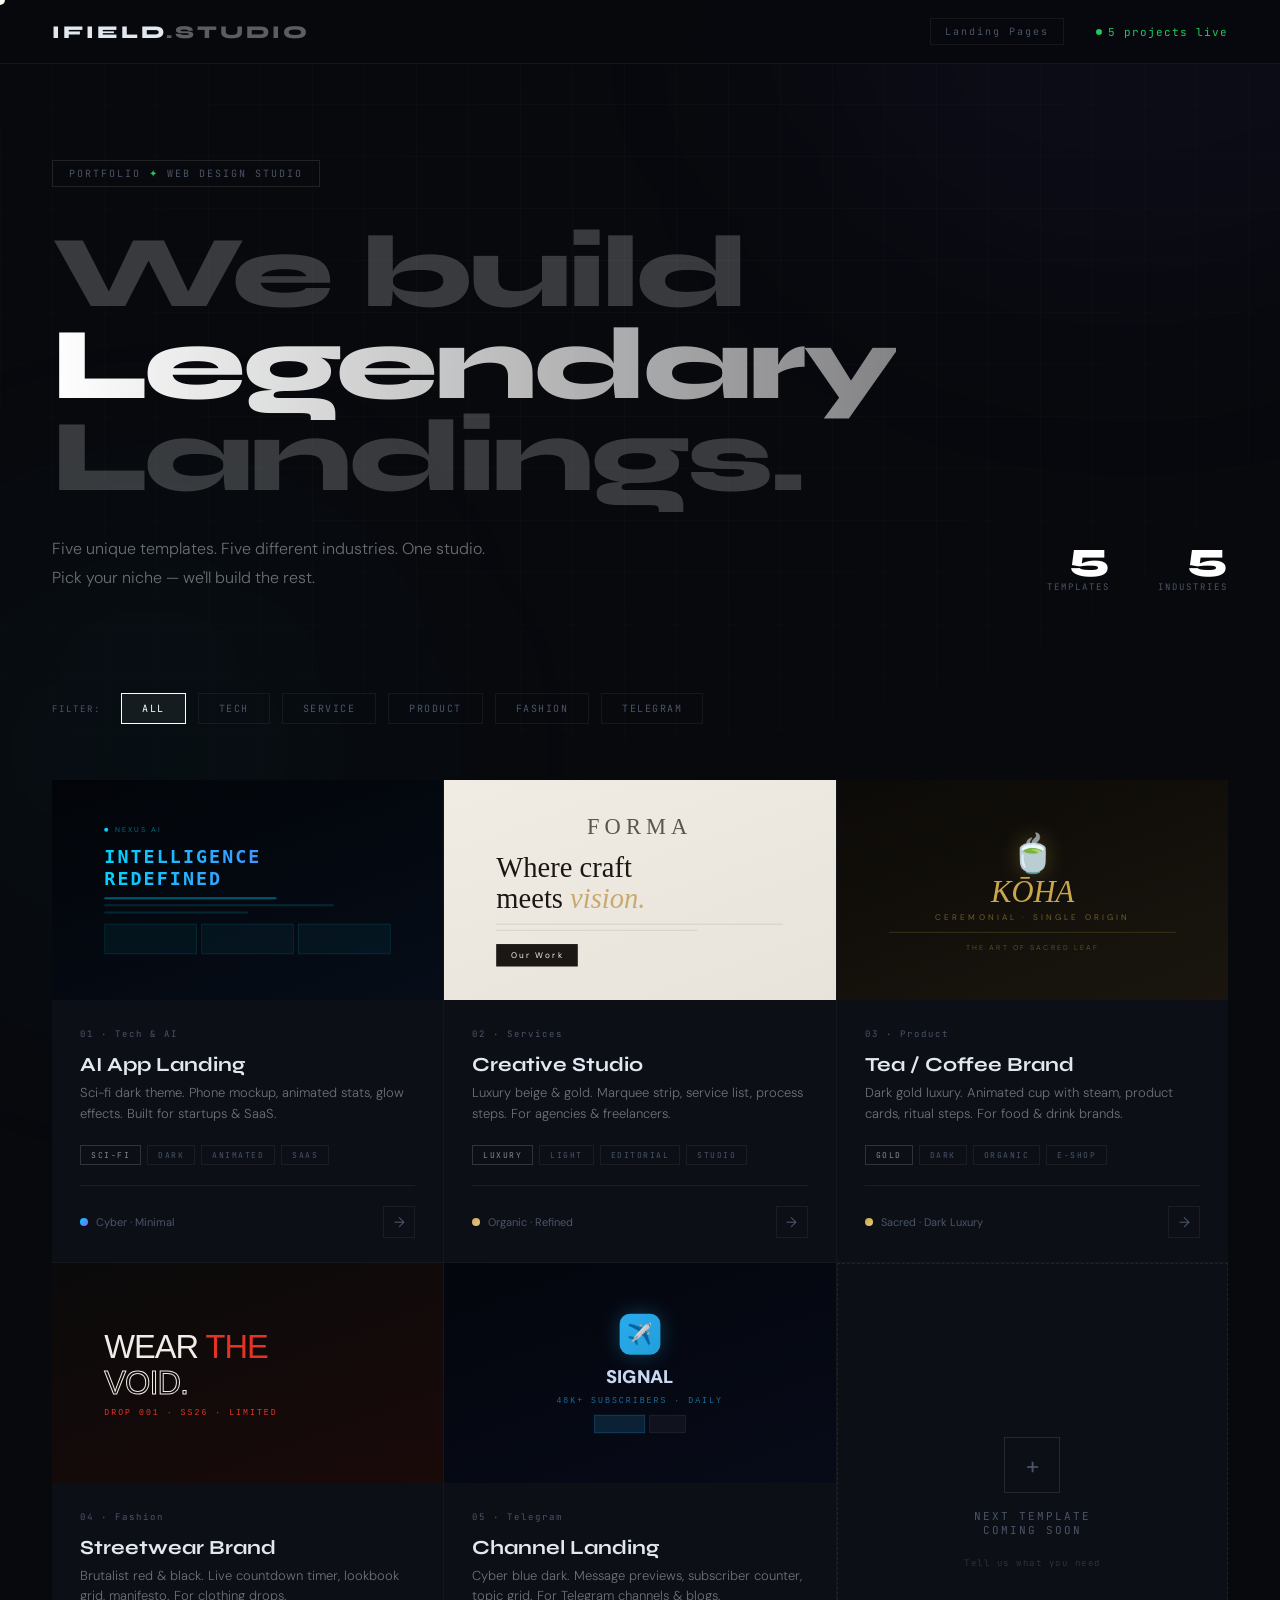
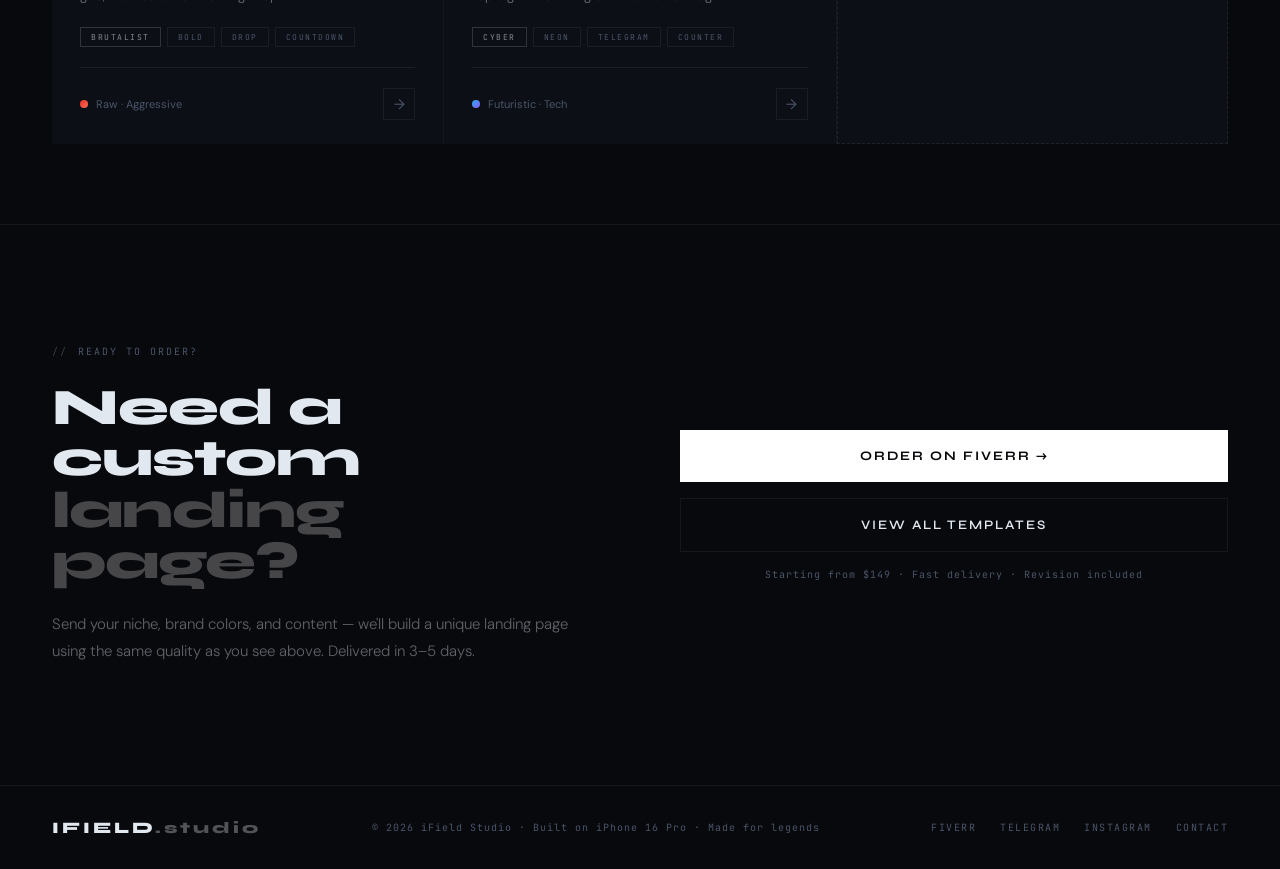
==== index.html @ c383e6ea "Rename ifield-studio to index.html" ====
<!DOCTYPE html>
<html lang="en">
<head>
<meta charset="UTF-8">
<meta name="viewport" content="width=device-width, initial-scale=1.0">
<title>IFIELD Studio — Landing Page Catalog</title>
<link href="https://fonts.googleapis.com/css2?family=Syne:wght@400;600;700;800&family=DM+Sans:wght@300;400;500&family=JetBrains+Mono:wght@300;400&display=swap" rel="stylesheet">
<style>
:root{
  --bg:#08090d;
  --surface:#0d0f17;
  --surface2:#121520;
  --accent:#ffffff;
  --gold:#f0c040;
  --blue:#3b82f6;
  --green:#22c55e;
  --red:#ef4444;
  --purple:#a855f7;
  --tg:#2AABEE;
  --text:#e2e8f0;
  --muted:#4a5568;
  --border:rgba(255,255,255,.06);
}
*{margin:0;padding:0;box-sizing:border-box}
html{scroll-behavior:smooth}
body{
  background:var(--bg);color:var(--text);
  font-family:'DM Sans',sans-serif;
  overflow-x:hidden;cursor:none;
  min-height:100vh;
}

/* ── CURSOR ── */
.cur{
  position:fixed;pointer-events:none;z-index:9999;
  width:10px;height:10px;
  background:white;border-radius:50%;
  transform:translate(-5px,-5px);
  mix-blend-mode:difference;
  transition:width .2s,height .2s,transform .2s;
}
.cur-r{
  position:fixed;pointer-events:none;z-index:9998;
  width:36px;height:36px;
  border:1px solid rgba(255,255,255,.2);
  border-radius:50%;
  transform:translate(-18px,-18px);
  transition:border-color .3s;
}
body:has(.card:hover) .cur{
  width:24px;height:24px;
  transform:translate(-12px,-12px);
}

/* ── GRID BG ── */
body::before{
  content:'';position:fixed;inset:0;pointer-events:none;
  background-image:
    linear-gradient(rgba(255,255,255,.022) 1px,transparent 1px),
    linear-gradient(90deg,rgba(255,255,255,.022) 1px,transparent 1px);
  background-size:52px 52px;
  mask-image:radial-gradient(ellipse 90% 90% at 50% 30%,black,transparent);
}

/* ambient */
.orb{position:fixed;border-radius:50%;filter:blur(120px);pointer-events:none;z-index:0}
.orb1{width:700px;height:500px;background:rgba(99,102,241,.04);top:-200px;right:-200px;animation:drift 14s ease-in-out infinite}
.orb2{width:500px;height:500px;background:rgba(6,182,212,.03);bottom:-100px;left:-100px;animation:drift 18s ease-in-out infinite reverse}
@keyframes drift{0%,100%{transform:translate(0,0)}50%{transform:translate(20px,-20px)}}

/* ── NAV ── */
nav{
  position:fixed;top:0;left:0;right:0;z-index:200;
  padding:18px 52px;
  display:flex;align-items:center;justify-content:space-between;
  background:rgba(8,9,13,.85);
  backdrop-filter:blur(24px);
  border-bottom:1px solid var(--border);
}
.logo{
  font-family:'Syne',sans-serif;font-weight:800;
  font-size:18px;letter-spacing:3px;text-transform:uppercase;
  text-decoration:none;cursor:none;
  color:var(--text);
}
.logo span{color:rgba(255,255,255,.35)}
.nav-c{display:flex;align-items:center;gap:32px}
.nav-tag{
  font-family:'JetBrains Mono',monospace;
  font-size:10px;letter-spacing:2px;
  color:var(--muted);
  padding:6px 14px;
  border:1px solid var(--border);
}
.nav-count{
  font-family:'JetBrains Mono',monospace;
  font-size:11px;letter-spacing:1px;
  color:var(--green);
  display:flex;align-items:center;gap:6px;
}
.nav-count::before{
  content:'';width:6px;height:6px;
  background:var(--green);border-radius:50%;
  animation:blink 2s ease infinite;
}
@keyframes blink{0%,100%{opacity:1}50%{opacity:.3}}

/* ── HERO ── */
.hero{
  position:relative;z-index:1;
  padding:160px 52px 100px;
  max-width:1400px;margin:0 auto;
}
.hero-badge{
  display:inline-flex;align-items:center;gap:8px;
  padding:6px 16px;
  border:1px solid rgba(255,255,255,.1);
  font-family:'JetBrains Mono',monospace;
  font-size:10px;letter-spacing:2px;text-transform:uppercase;
  color:var(--muted);margin-bottom:40px;
  animation:fadeUp .7s ease both;
}
.hero-badge span{color:var(--green)}
.hero h1{
  font-family:'Syne',sans-serif;font-weight:800;
  font-size:clamp(56px,8vw,120px);
  line-height:.9;letter-spacing:-3px;
  margin-bottom:32px;
  animation:fadeUp .7s ease .1s both;
}
.hero h1 .dim{color:rgba(255,255,255,.2)}
.hero h1 .acc{
  background:linear-gradient(90deg,#fff 0%,rgba(255,255,255,.5) 100%);
  -webkit-background-clip:text;-webkit-text-fill-color:transparent;
  background-clip:text;
}
.hero-row{
  display:flex;align-items:flex-end;
  justify-content:space-between;gap:40px;flex-wrap:wrap;
  animation:fadeUp .7s ease .2s both;
}
.hero-desc{
  font-size:16px;font-weight:300;line-height:1.8;
  color:rgba(226,232,240,.45);max-width:520px;
}
.hero-meta{
  display:flex;gap:48px;
  text-align:right;
}
.hm-item{}
.hm-num{
  font-family:'Syne',sans-serif;font-weight:800;
  font-size:40px;color:white;line-height:1;
}
.hm-label{
  font-family:'JetBrains Mono',monospace;
  font-size:9px;letter-spacing:2px;text-transform:uppercase;
  color:var(--muted);margin-top:4px;
}

/* ── FILTER BAR ── */
.filter-bar{
  position:relative;z-index:1;
  padding:0 52px 56px;
  max-width:1400px;margin:0 auto;
  display:flex;align-items:center;gap:12px;flex-wrap:wrap;
}
.fb-label{
  font-family:'JetBrains Mono',monospace;
  font-size:9px;letter-spacing:2px;text-transform:uppercase;
  color:var(--muted);margin-right:8px;
}
.filter-btn{
  padding:8px 20px;
  font-family:'JetBrains Mono',monospace;
  font-size:10px;letter-spacing:1.5px;text-transform:uppercase;
  background:transparent;color:var(--muted);
  border:1px solid var(--border);cursor:none;
  transition:all .3s;
}
.filter-btn.active,.filter-btn:hover{
  background:rgba(255,255,255,.06);
  color:white;border-color:rgba(255,255,255,.2);
}
.filter-btn[data-f="all"].active{border-color:white;color:white}

/* ── GRID ── */
.grid-wrap{
  position:relative;z-index:1;
  padding:0 52px 80px;
  max-width:1400px;margin:0 auto;
}
.grid{
  display:grid;
  grid-template-columns:repeat(3,1fr);
  gap:1px;
  background:var(--border);
}

/* ── CARD ── */
.card{
  background:var(--surface);
  position:relative;overflow:hidden;cursor:none;
  transition:background .3s;
  display:flex;flex-direction:column;
}
.card:hover{background:var(--surface2)}

/* Top glow line */
.card::before{
  content:'';
  position:absolute;top:0;left:0;right:0;height:2px;
  transform:scaleX(0);transform-origin:left;
  transition:transform .5s cubic-bezier(.76,0,.24,1);
}
.card:hover::before{transform:scaleX(1)}

/* Color per theme */
.card[data-theme="tech"]::before{background:linear-gradient(90deg,#00d4ff,#7b61ff)}
.card[data-theme="service"]::before{background:linear-gradient(90deg,#c8a96e,#e8c97a)}
.card[data-theme="product"]::before{background:linear-gradient(90deg,#c9a84c,#e8c77a)}
.card[data-theme="fashion"]::before{background:linear-gradient(90deg,#e63224,#ff6b5b)}
.card[data-theme="telegram"]::before{background:linear-gradient(90deg,#2AABEE,#8b5cf6)}

/* Preview area */
.card-preview{
  position:relative;
  height:220px;overflow:hidden;
  flex-shrink:0;
}
.preview-screen{
  position:absolute;inset:0;
  transform:scale(1.02);
  transition:transform .6s cubic-bezier(.76,0,.24,1);
  display:flex;align-items:center;justify-content:center;
}
.card:hover .preview-screen{transform:scale(1.06)}

/* Theme previews */
.prev-tech{
  background:linear-gradient(160deg,#020408,#060d18);
  border-bottom:1px solid rgba(0,212,255,.15);
}
.prev-service{
  background:linear-gradient(160deg,#f0ece4,#e8e3da);
}
.prev-product{
  background:linear-gradient(160deg,#0c0a07,#1a160f);
}
.prev-fashion{
  background:linear-gradient(160deg,#0a0a0a,#1a0a0a);
}
.prev-telegram{
  background:linear-gradient(160deg,#04060d,#070b18);
}

/* Preview UI mockups */
.pui{
  width:80%;position:relative;padding:16px;
}
/* Tech */
.pui-tech .pui-bar{
  display:flex;align-items:center;gap:6px;margin-bottom:12px;
}
.pui-tech .pui-dot{width:5px;height:5px;border-radius:50%}
.pui-tech .pui-title{
  font-family:'monospace';font-size:18px;font-weight:900;
  background:linear-gradient(90deg,#00d4ff,#7b61ff);
  -webkit-background-clip:text;-webkit-text-fill-color:transparent;
  background-clip:text;letter-spacing:2px;margin-bottom:8px;
}
.pui-tech .pui-line{
  height:2px;border-radius:2px;margin-bottom:5px;
  background:rgba(0,212,255,.15);
}
.pui-tech .pui-line.acc{background:rgba(0,212,255,.4);width:60%}
.pui-tech .pui-grid{display:flex;gap:4px;margin-top:10px}
.pui-tech .pui-box{
  flex:1;height:30px;
  background:rgba(0,212,255,.05);
  border:1px solid rgba(0,212,255,.1);
}
/* Service */
.pui-service .pui-logo{
  font-family:'Georgia',serif;font-size:22px;
  letter-spacing:5px;color:#1a1714;opacity:.7;
  text-align:center;margin-bottom:12px;
}
.pui-service .pui-hero-text{
  font-family:'Georgia',serif;font-size:28px;
  color:#1a1714;line-height:1.1;margin-bottom:8px;
}
.pui-service .pui-hero-text em{color:#c8a96e;font-style:italic}
.pui-service .pui-line{height:1px;background:rgba(26,23,20,.1);margin-bottom:5px}
.pui-service .pui-btn{
  display:inline-block;padding:6px 14px;
  background:#1a1714;color:#f5f2ed;
  font-size:8px;letter-spacing:2px;
  margin-top:8px;
}
/* Product */
.pui-product .pui-name{
  font-family:'Georgia',serif;font-size:30px;
  font-style:italic;color:#c9a84c;line-height:1;margin-bottom:4px;
  text-align:center;
}
.pui-product .pui-sub{
  font-size:8px;letter-spacing:3px;text-transform:uppercase;
  color:rgba(201,168,76,.5);text-align:center;margin-bottom:10px;
}
.pui-product .pui-cup{font-size:36px;text-align:center;filter:drop-shadow(0 0 10px rgba(201,168,76,.3))}
/* Fashion */
.pui-fashion .pui-h{
  font-family:'Impact',sans-serif;font-size:32px;
  letter-spacing:-1px;color:#f0ede8;line-height:1;margin-bottom:4px;
}
.pui-fashion .pui-acc{color:#e63224}
.pui-fashion .pui-outline{
  -webkit-text-stroke:1px #f0ede8;color:transparent;
  font-family:'Impact',sans-serif;font-size:32px;
  letter-spacing:-1px;line-height:1;display:block;
}
.pui-fashion .pui-tag{
  font-family:monospace;font-size:8px;letter-spacing:2px;
  color:#e63224;margin-top:8px;display:block;
}
/* Telegram */
.pui-telegram .pui-icon{
  width:40px;height:40px;
  background:linear-gradient(135deg,#2AABEE,#229ED9);
  border-radius:10px;margin:0 auto 10px;
  display:flex;align-items:center;justify-content:center;
  font-size:20px;box-shadow:0 0 20px rgba(42,171,238,.3);
}
.pui-telegram .pui-h{
  font-size:18px;font-weight:900;
  text-align:center;color:#c8d8f0;margin-bottom:6px;
}
.pui-telegram .pui-sub{
  font-family:monospace;font-size:8px;letter-spacing:2px;
  color:rgba(42,171,238,.6);text-align:center;
}

/* Hover overlay */
.card-overlay{
  position:absolute;inset:0;
  background:linear-gradient(180deg,transparent 40%,rgba(8,9,13,.9) 100%);
  opacity:0;transition:opacity .4s;
  display:flex;align-items:flex-end;justify-content:center;
  padding-bottom:20px;
}
.card:hover .card-overlay{opacity:1}
.view-btn{
  padding:10px 24px;
  background:white;color:var(--bg);
  font-family:'Syne',sans-serif;font-size:11px;
  font-weight:700;letter-spacing:2px;text-transform:uppercase;
  text-decoration:none;cursor:none;
  transform:translateY(10px);
  transition:transform .4s cubic-bezier(.34,1.56,.64,1);
}
.card:hover .view-btn{transform:translateY(0)}

/* Card body */
.card-body{
  padding:28px 28px 24px;flex:1;
  display:flex;flex-direction:column;
  justify-content:space-between;
}
.card-top{}
.card-num{
  font-family:'JetBrains Mono',monospace;
  font-size:9px;letter-spacing:2px;
  color:var(--muted);margin-bottom:12px;
}
.card-title{
  font-family:'Syne',sans-serif;font-weight:700;
  font-size:20px;margin-bottom:6px;
}
.card-desc{
  font-size:13px;font-weight:300;
  color:rgba(226,232,240,.45);line-height:1.6;
  margin-bottom:20px;
}
.card-tags{display:flex;gap:6px;flex-wrap:wrap}
.tag{
  padding:4px 10px;
  font-family:'JetBrains Mono',monospace;
  font-size:8px;letter-spacing:1.5px;text-transform:uppercase;
  border:1px solid var(--border);color:var(--muted);
}
.tag.acc{border-color:rgba(255,255,255,.15);color:rgba(255,255,255,.5)}
.card-bottom{
  display:flex;align-items:center;
  justify-content:space-between;
  margin-top:20px;
  padding-top:20px;
  border-top:1px solid var(--border);
}
.card-style{
  display:flex;align-items:center;gap:8px;
  font-size:11px;color:var(--muted);
}
.style-dot{
  width:8px;height:8px;border-radius:50%;flex-shrink:0;
}
.card-arrow{
  width:32px;height:32px;
  border:1px solid var(--border);
  display:flex;align-items:center;justify-content:center;
  font-size:14px;color:var(--muted);
  transition:all .3s;
}
.card:hover .card-arrow{
  background:white;color:var(--bg);border-color:white;
  transform:rotate(45deg);
}

/* ── ADD CARD ── */
.card-add{
  background:var(--surface);
  min-height:400px;
  display:flex;flex-direction:column;
  align-items:center;justify-content:center;
  gap:16px;cursor:none;
  transition:background .3s;
  border:1px dashed rgba(255,255,255,.08);
}
.card-add:hover{background:rgba(255,255,255,.02)}
.add-icon{
  width:56px;height:56px;
  border:1px solid rgba(255,255,255,.1);
  display:flex;align-items:center;justify-content:center;
  font-size:24px;color:var(--muted);
  transition:all .3s;
}
.card-add:hover .add-icon{
  border-color:rgba(255,255,255,.3);color:white;
  transform:rotate(90deg);
}
.add-text{
  font-family:'JetBrains Mono',monospace;
  font-size:11px;letter-spacing:2px;text-transform:uppercase;
  color:var(--muted);transition:color .3s;
  text-align:center;
}
.card-add:hover .add-text{color:rgba(255,255,255,.5)}

/* ── BOTTOM CTA ── */
.bottom-cta{
  position:relative;z-index:1;
  padding:120px 52px;
  max-width:1400px;margin:0 auto;
  display:grid;grid-template-columns:1fr 1fr;
  gap:80px;align-items:center;
  border-top:1px solid var(--border);
}
.bc-left .bc-tag{
  font-family:'JetBrains Mono',monospace;
  font-size:10px;letter-spacing:2px;text-transform:uppercase;
  color:var(--muted);margin-bottom:24px;
  display:flex;align-items:center;gap:10px;
}
.bc-left .bc-tag::before{content:'//';color:rgba(255,255,255,.2)}
.bc-title{
  font-family:'Syne',sans-serif;font-weight:800;
  font-size:clamp(36px,4vw,60px);
  line-height:1.0;letter-spacing:-1px;margin-bottom:24px;
}
.bc-title span{color:rgba(255,255,255,.25)}
.bc-desc{
  font-size:15px;font-weight:300;
  color:rgba(226,232,240,.4);line-height:1.8;
}
.bc-right{display:flex;flex-direction:column;gap:16px}
.btn-main{
  display:inline-flex;align-items:center;justify-content:center;gap:12px;
  padding:18px 44px;
  background:white;color:var(--bg);
  font-family:'Syne',sans-serif;font-weight:700;
  font-size:13px;letter-spacing:2px;text-transform:uppercase;
  text-decoration:none;cursor:none;
  position:relative;overflow:hidden;
  transition:all .3s;
}
.btn-main::before{
  content:'';position:absolute;inset:0;
  background:var(--gold);
  transform:translateX(-101%);
  transition:transform .4s cubic-bezier(.76,0,.24,1);
}
.btn-main:hover::before{transform:translateX(0)}
.btn-main span{position:relative;z-index:1}
.btn-sec{
  display:inline-flex;align-items:center;justify-content:center;
  padding:18px 44px;
  background:transparent;color:var(--text);
  font-family:'Syne',sans-serif;font-weight:600;
  font-size:13px;letter-spacing:2px;text-transform:uppercase;
  text-decoration:none;cursor:none;
  border:1px solid var(--border);
  transition:all .3s;
}
.btn-sec:hover{border-color:rgba(255,255,255,.2);background:rgba(255,255,255,.04)}
.bc-note{
  font-family:'JetBrains Mono',monospace;
  font-size:10px;letter-spacing:1px;
  color:var(--muted);text-align:center;
}

/* ── FOOTER ── */
footer{
  position:relative;z-index:1;
  padding:32px 52px;
  border-top:1px solid var(--border);
  display:flex;align-items:center;justify-content:space-between;
  flex-wrap:wrap;gap:16px;
}
.f-logo{
  font-family:'Syne',sans-serif;font-weight:800;
  font-size:16px;letter-spacing:3px;color:var(--text);
  text-decoration:none;cursor:none;
}
.f-logo span{color:rgba(255,255,255,.3)}
.f-copy{
  font-family:'JetBrains Mono',monospace;
  font-size:10px;letter-spacing:1px;color:var(--muted);
}
.f-links{display:flex;gap:24px}
.f-links a{
  font-family:'JetBrains Mono',monospace;
  font-size:10px;letter-spacing:1.5px;text-transform:uppercase;
  color:var(--muted);text-decoration:none;transition:color .3s;
}
.f-links a:hover{color:white}

@keyframes fadeUp{
  from{opacity:0;transform:translateY(30px)}
  to{opacity:1;transform:translateY(0)}
}
.reveal{
  opacity:0;transform:translateY(24px);
  transition:opacity .8s ease,transform .8s ease;
}
.reveal.on{opacity:1;transform:translateY(0)}

@media(max-width:1100px){
  .grid{grid-template-columns:repeat(2,1fr)}
}
@media(max-width:700px){
  nav{padding:16px 20px}
  .hero{padding:110px 20px 60px}
  .filter-bar{padding:0 20px 40px}
  .grid-wrap{padding:0 20px 60px}
  .grid{grid-template-columns:1fr}
  .bottom-cta{grid-template-columns:1fr;padding:80px 20px;gap:40px}
  footer{padding:24px 20px}
  .hero-meta{flex-direction:row;gap:24px}
}
</style>
</head>
<body>

<div class="cur" id="cur"></div>
<div class="cur-r" id="curR"></div>
<div class="orb orb1"></div>
<div class="orb orb2"></div>

<!-- NAV -->
<nav>
  <a href="#" class="logo">IFIELD<span>.studio</span></a>
  <div class="nav-c">
    <div class="nav-tag">Landing Pages</div>
    <div class="nav-count" id="countDisplay">5 projects live</div>
  </div>
</nav>

<!-- HERO -->
<div class="hero">
  <div class="hero-badge">Portfolio <span>✦</span> Web Design Studio</div>
  <h1>
    <span class="dim">We build</span><br>
    <span class="acc">Legendary</span><br>
    <span class="dim">Landings.</span>
  </h1>
  <div class="hero-row">
    <p class="hero-desc">
      Five unique templates. Five different industries. One studio.<br>
      Pick your niche — we'll build the rest.
    </p>
    <div class="hero-meta">
      <div class="hm-item">
        <div class="hm-num" id="heroCount">5</div>
        <div class="hm-label">Templates</div>
      </div>
      <div class="hm-item">
        <div class="hm-num">5</div>
        <div class="hm-label">Industries</div>
      </div>
    </div>
  </div>
</div>

<!-- FILTER BAR -->
<div class="filter-bar">
  <span class="fb-label">Filter:</span>
  <button class="filter-btn active" data-f="all">All</button>
  <button class="filter-btn" data-f="tech">Tech</button>
  <button class="filter-btn" data-f="service">Service</button>
  <button class="filter-btn" data-f="product">Product</button>
  <button class="filter-btn" data-f="fashion">Fashion</button>
  <button class="filter-btn" data-f="telegram">Telegram</button>
</div>

<!-- GRID -->
<div class="grid-wrap">
  <div class="grid" id="grid">

    <!-- 1. Tech -->
    <div class="card reveal" data-theme="tech" data-cat="tech">
      <div class="card-preview">
        <div class="preview-screen prev-tech">
          <div class="pui pui-tech">
            <div class="pui-bar">
              <div class="pui-dot" style="background:#00d4ff;width:4px;height:4px;border-radius:50%"></div>
              <div style="font-size:7px;letter-spacing:2px;color:rgba(0,212,255,.5)">NEXUS AI</div>
            </div>
            <div class="pui-title">INTELLIGENCE<br>REDEFINED</div>
            <div class="pui-line acc"></div>
            <div class="pui-line" style="width:80%"></div>
            <div class="pui-line" style="width:50%"></div>
            <div class="pui-grid">
              <div class="pui-box"></div>
              <div class="pui-box"></div>
              <div class="pui-box"></div>
            </div>
          </div>
        </div>
        <div class="card-overlay">
          <a href="iphone-landing.html" class="view-btn" target="_blank">View Live →</a>
        </div>
      </div>
      <div class="card-body">
        <div class="card-top">
          <div class="card-num">01 · Tech & AI</div>
          <div class="card-title">AI App Landing</div>
          <p class="card-desc">Sci-fi dark theme. Phone mockup, animated stats, glow effects. Built for startups & SaaS.</p>
          <div class="card-tags">
            <span class="tag acc">Sci-Fi</span>
            <span class="tag">Dark</span>
            <span class="tag">Animated</span>
            <span class="tag">SaaS</span>
          </div>
        </div>
        <div class="card-bottom">
          <div class="card-style">
            <div class="style-dot" style="background:linear-gradient(135deg,#00d4ff,#7b61ff)"></div>
            Cyber · Minimal
          </div>
          <div class="card-arrow">→</div>
        </div>
      </div>
    </div>

    <!-- 2. Service -->
    <div class="card reveal" data-theme="service" data-cat="service" style="transition-delay:.05s">
      <div class="card-preview">
        <div class="preview-screen prev-service">
          <div class="pui pui-service">
            <div class="pui-logo">FORMA</div>
            <div class="pui-hero-text">Where craft<br>meets <em>vision.</em></div>
            <div class="pui-line"></div>
            <div class="pui-line" style="width:70%"></div>
            <div class="pui-btn">Our Work</div>
          </div>
        </div>
        <div class="card-overlay">
          <a href="service-landing.html" class="view-btn" target="_blank">View Live →</a>
        </div>
      </div>
      <div class="card-body">
        <div class="card-top">
          <div class="card-num">02 · Services</div>
          <div class="card-title">Creative Studio</div>
          <p class="card-desc">Luxury beige & gold. Marquee strip, service list, process steps. For agencies & freelancers.</p>
          <div class="card-tags">
            <span class="tag acc">Luxury</span>
            <span class="tag">Light</span>
            <span class="tag">Editorial</span>
            <span class="tag">Studio</span>
          </div>
        </div>
        <div class="card-bottom">
          <div class="card-style">
            <div class="style-dot" style="background:linear-gradient(135deg,#c8a96e,#e8c97a)"></div>
            Organic · Refined
          </div>
          <div class="card-arrow">→</div>
        </div>
      </div>
    </div>

    <!-- 3. Product -->
    <div class="card reveal" data-theme="product" data-cat="product" style="transition-delay:.1s">
      <div class="card-preview">
        <div class="preview-screen prev-product">
          <div class="pui pui-product">
            <div class="pui-cup">🍵</div>
            <div class="pui-name">KŌHA</div>
            <div class="pui-sub">Ceremonial · Single Origin</div>
            <div style="height:1px;background:rgba(201,168,76,.2);margin:10px 0"></div>
            <div style="font-size:7px;letter-spacing:2px;color:rgba(201,168,76,.4);text-align:center">THE ART OF SACRED LEAF</div>
          </div>
        </div>
        <div class="card-overlay">
          <a href="tea-landing.html" class="view-btn" target="_blank">View Live →</a>
        </div>
      </div>
      <div class="card-body">
        <div class="card-top">
          <div class="card-num">03 · Product</div>
          <div class="card-title">Tea / Coffee Brand</div>
          <p class="card-desc">Dark gold luxury. Animated cup with steam, product cards, ritual steps. For food & drink brands.</p>
          <div class="card-tags">
            <span class="tag acc">Gold</span>
            <span class="tag">Dark</span>
            <span class="tag">Organic</span>
            <span class="tag">E-shop</span>
          </div>
        </div>
        <div class="card-bottom">
          <div class="card-style">
            <div class="style-dot" style="background:linear-gradient(135deg,#c9a84c,#e8c77a)"></div>
            Sacred · Dark Luxury
          </div>
          <div class="card-arrow">→</div>
        </div>
      </div>
    </div>

    <!-- 4. Fashion -->
    <div class="card reveal" data-theme="fashion" data-cat="fashion" style="transition-delay:.15s">
      <div class="card-preview">
        <div class="preview-screen prev-fashion">
          <div class="pui pui-fashion">
            <div class="pui-h">WEAR <span class="pui-acc">THE</span></div>
            <span class="pui-outline">VOID.</span>
            <span class="pui-tag">DROP 001 · SS26 · LIMITED</span>
          </div>
        </div>
        <div class="card-overlay">
          <a href="fashion-landing.html" class="view-btn" target="_blank">View Live →</a>
        </div>
      </div>
      <div class="card-body">
        <div class="card-top">
          <div class="card-num">04 · Fashion</div>
          <div class="card-title">Streetwear Brand</div>
          <p class="card-desc">Brutalist red & black. Live countdown timer, lookbook grid, manifesto. For clothing drops.</p>
          <div class="card-tags">
            <span class="tag acc">Brutalist</span>
            <span class="tag">Bold</span>
            <span class="tag">Drop</span>
            <span class="tag">Countdown</span>
          </div>
        </div>
        <div class="card-bottom">
          <div class="card-style">
            <div class="style-dot" style="background:linear-gradient(135deg,#e63224,#ff6b5b)"></div>
            Raw · Aggressive
          </div>
          <div class="card-arrow">→</div>
        </div>
      </div>
    </div>

    <!-- 5. Telegram -->
    <div class="card reveal" data-theme="telegram" data-cat="telegram" style="transition-delay:.2s">
      <div class="card-preview">
        <div class="preview-screen prev-telegram">
          <div class="pui pui-telegram">
            <div class="pui-icon">✈️</div>
            <div class="pui-h">SIGNAL</div>
            <div class="pui-sub">48K+ SUBSCRIBERS · DAILY</div>
            <div style="margin-top:10px;display:flex;justify-content:center;gap:4px">
              <div style="width:50px;height:18px;background:rgba(42,171,238,.15);border:1px solid rgba(42,171,238,.2)"></div>
              <div style="width:36px;height:18px;background:rgba(255,255,255,.04);border:1px solid rgba(255,255,255,.06)"></div>
            </div>
          </div>
        </div>
        <div class="card-overlay">
          <a href="telegram-landing.html" class="view-btn" target="_blank">View Live →</a>
        </div>
      </div>
      <div class="card-body">
        <div class="card-top">
          <div class="card-num">05 · Telegram</div>
          <div class="card-title">Channel Landing</div>
          <p class="card-desc">Cyber blue dark. Message previews, subscriber counter, topic grid. For Telegram channels & blogs.</p>
          <div class="card-tags">
            <span class="tag acc">Cyber</span>
            <span class="tag">Neon</span>
            <span class="tag">Telegram</span>
            <span class="tag">Counter</span>
          </div>
        </div>
        <div class="card-bottom">
          <div class="card-style">
            <div class="style-dot" style="background:linear-gradient(135deg,#2AABEE,#8b5cf6)"></div>
            Futuristic · Tech
          </div>
          <div class="card-arrow">→</div>
        </div>
      </div>
    </div>

    <!-- ADD NEW -->
    <div class="card-add reveal" id="addCard" style="transition-delay:.25s">
      <div class="add-icon">+</div>
      <div class="add-text">Next template<br>coming soon</div>
      <div style="font-family:'JetBrains Mono',monospace;font-size:9px;letter-spacing:1.5px;color:rgba(74,85,104,.5);margin-top:4px">Tell us what you need</div>
    </div>

  </div><!-- /grid -->
</div><!-- /grid-wrap -->

<!-- BOTTOM CTA -->
<div class="bottom-cta">
  <div class="bc-left">
    <div class="bc-tag reveal">Ready to order?</div>
    <h2 class="bc-title reveal">Need a custom<br><span>landing page?</span></h2>
    <p class="bc-desc reveal">
      Send your niche, brand colors, and content — we'll build a unique landing page using the same quality as you see above. Delivered in 3–5 days.
    </p>
  </div>
  <div class="bc-right reveal">
    <a href="#" class="btn-main"><span>Order on Fiverr →</span></a>
    <a href="#" class="btn-sec">View All Templates</a>
    <div class="bc-note">Starting from $149 · Fast delivery · Revision included</div>
  </div>
</div>

<!-- FOOTER -->
<footer>
  <a href="#" class="f-logo">IFIELD<span>.studio</span></a>
  <div class="f-copy">© 2026 iField Studio · Built on iPhone 16 Pro · Made for legends</div>
  <div class="f-links">
    <a href="#">Fiverr</a>
    <a href="#">Telegram</a>
    <a href="#">Instagram</a>
    <a href="#">Contact</a>
  </div>
</footer>

<script>
// Cursor
const cur=document.getElementById('cur'),curR=document.getElementById('curR');
let mx=0,my=0,rx=0,ry=0;
document.addEventListener('mousemove',e=>{
  mx=e.clientX;my=e.clientY;
  cur.style.left=mx+'px';cur.style.top=my+'px';
});
(function a(){
  rx+=(mx-rx-18)*.1;ry+=(my-ry-18)*.1;
  curR.style.left=rx+'px';curR.style.top=ry+'px';
  requestAnimationFrame(a);
})();

// Scroll reveal
const obs=new IntersectionObserver(es=>{
  es.forEach(e=>{if(e.isIntersecting)e.target.classList.add('on')});
},{threshold:.06});
document.querySelectorAll('.reveal').forEach(el=>obs.observe(el));

// Filter
const btns=document.querySelectorAll('.filter-btn');
const cards=document.querySelectorAll('.card[data-cat]');
btns.forEach(btn=>{
  btn.addEventListener('click',()=>{
    btns.forEach(b=>b.classList.remove('active'));
    btn.classList.add('active');
    const f=btn.dataset.f;
    cards.forEach(c=>{
      if(f==='all'||c.dataset.cat===f){
        c.style.display='flex';
        setTimeout(()=>c.style.opacity='1',10);
      } else {
        c.style.opacity='0';
        setTimeout(()=>c.style.display='none',300);
      }
    });
  });
});

// Card click → open file
document.querySelectorAll('.card[data-theme]').forEach(card=>{
  card.addEventListener('click',e=>{
    if(e.target.classList.contains('view-btn'))return;
    const theme=card.dataset.theme;
    const map={tech:'iphone-landing.html',service:'service-landing.html',product:'tea-landing.html',fashion:'fashion-landing.html',telegram:'telegram-landing.html'};
    if(map[theme])window.open(map[theme],'_blank');
  });
});
</script>
</body>
</html>
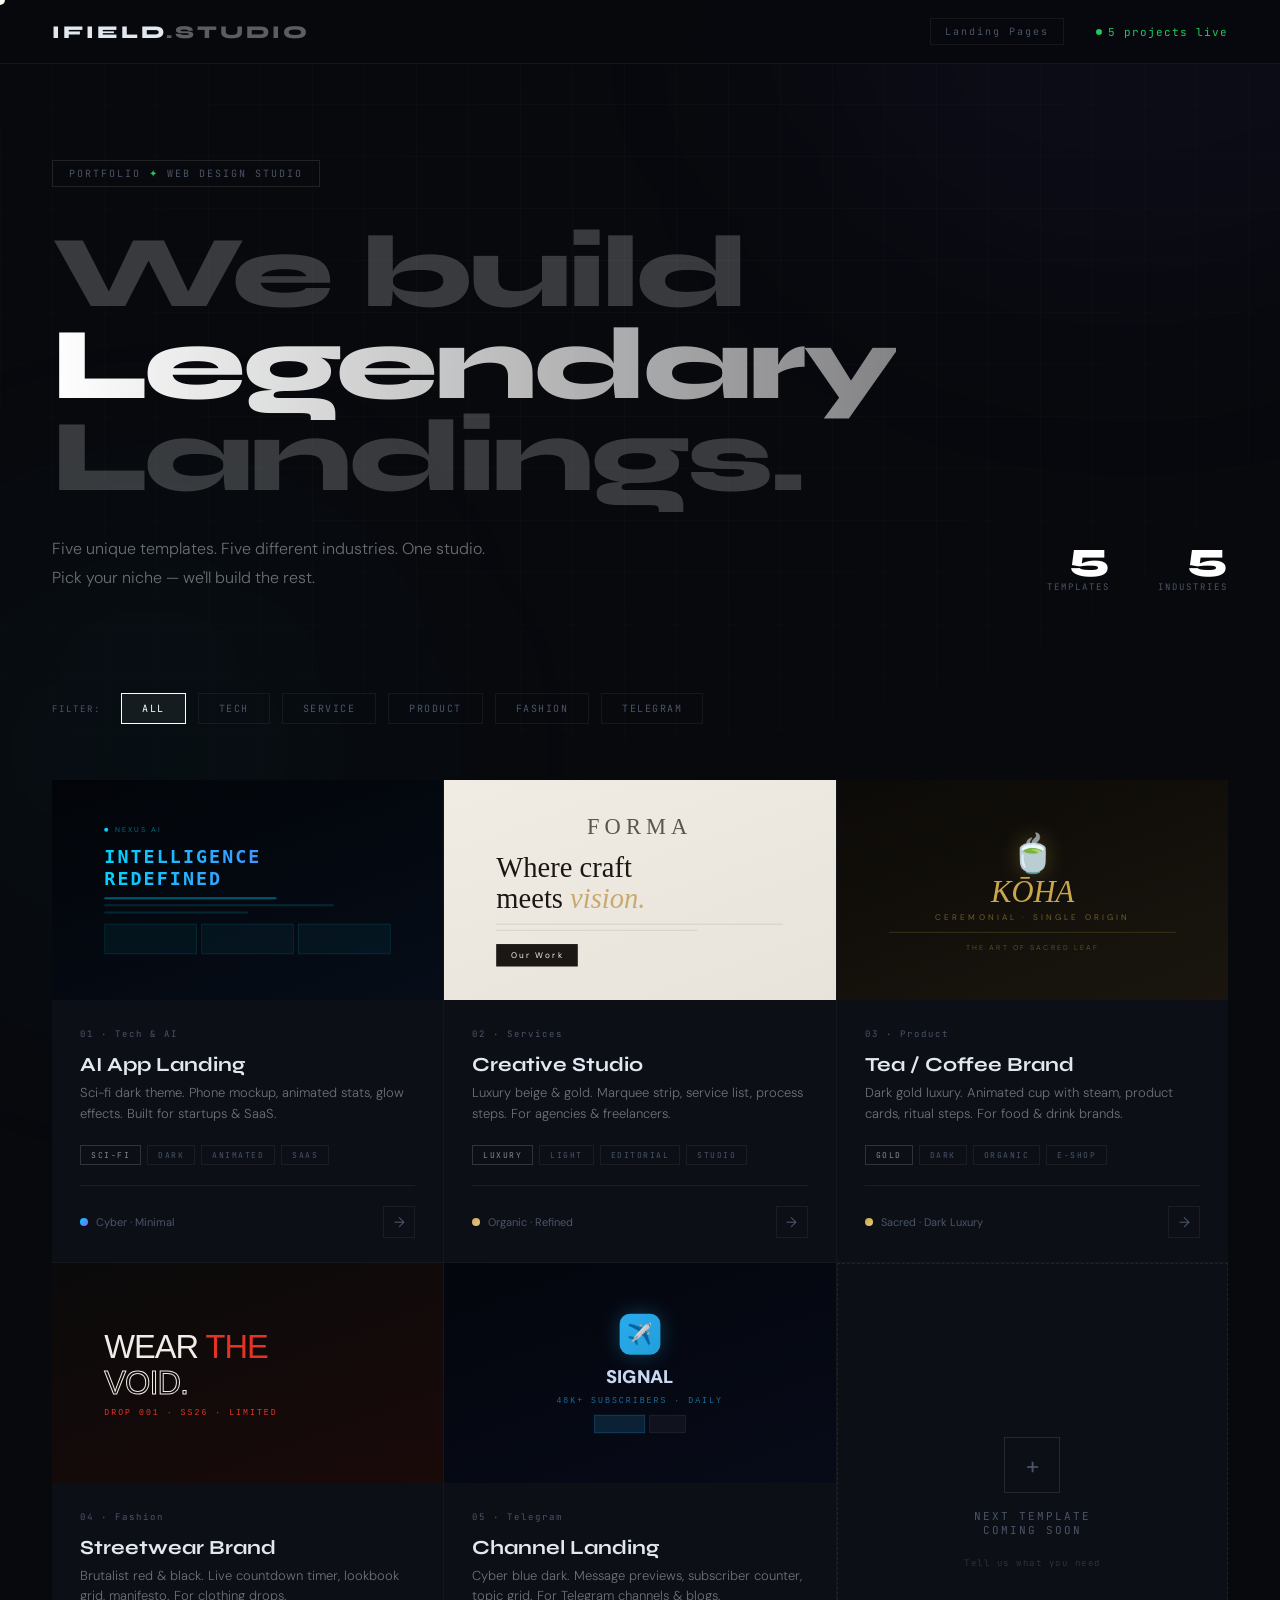
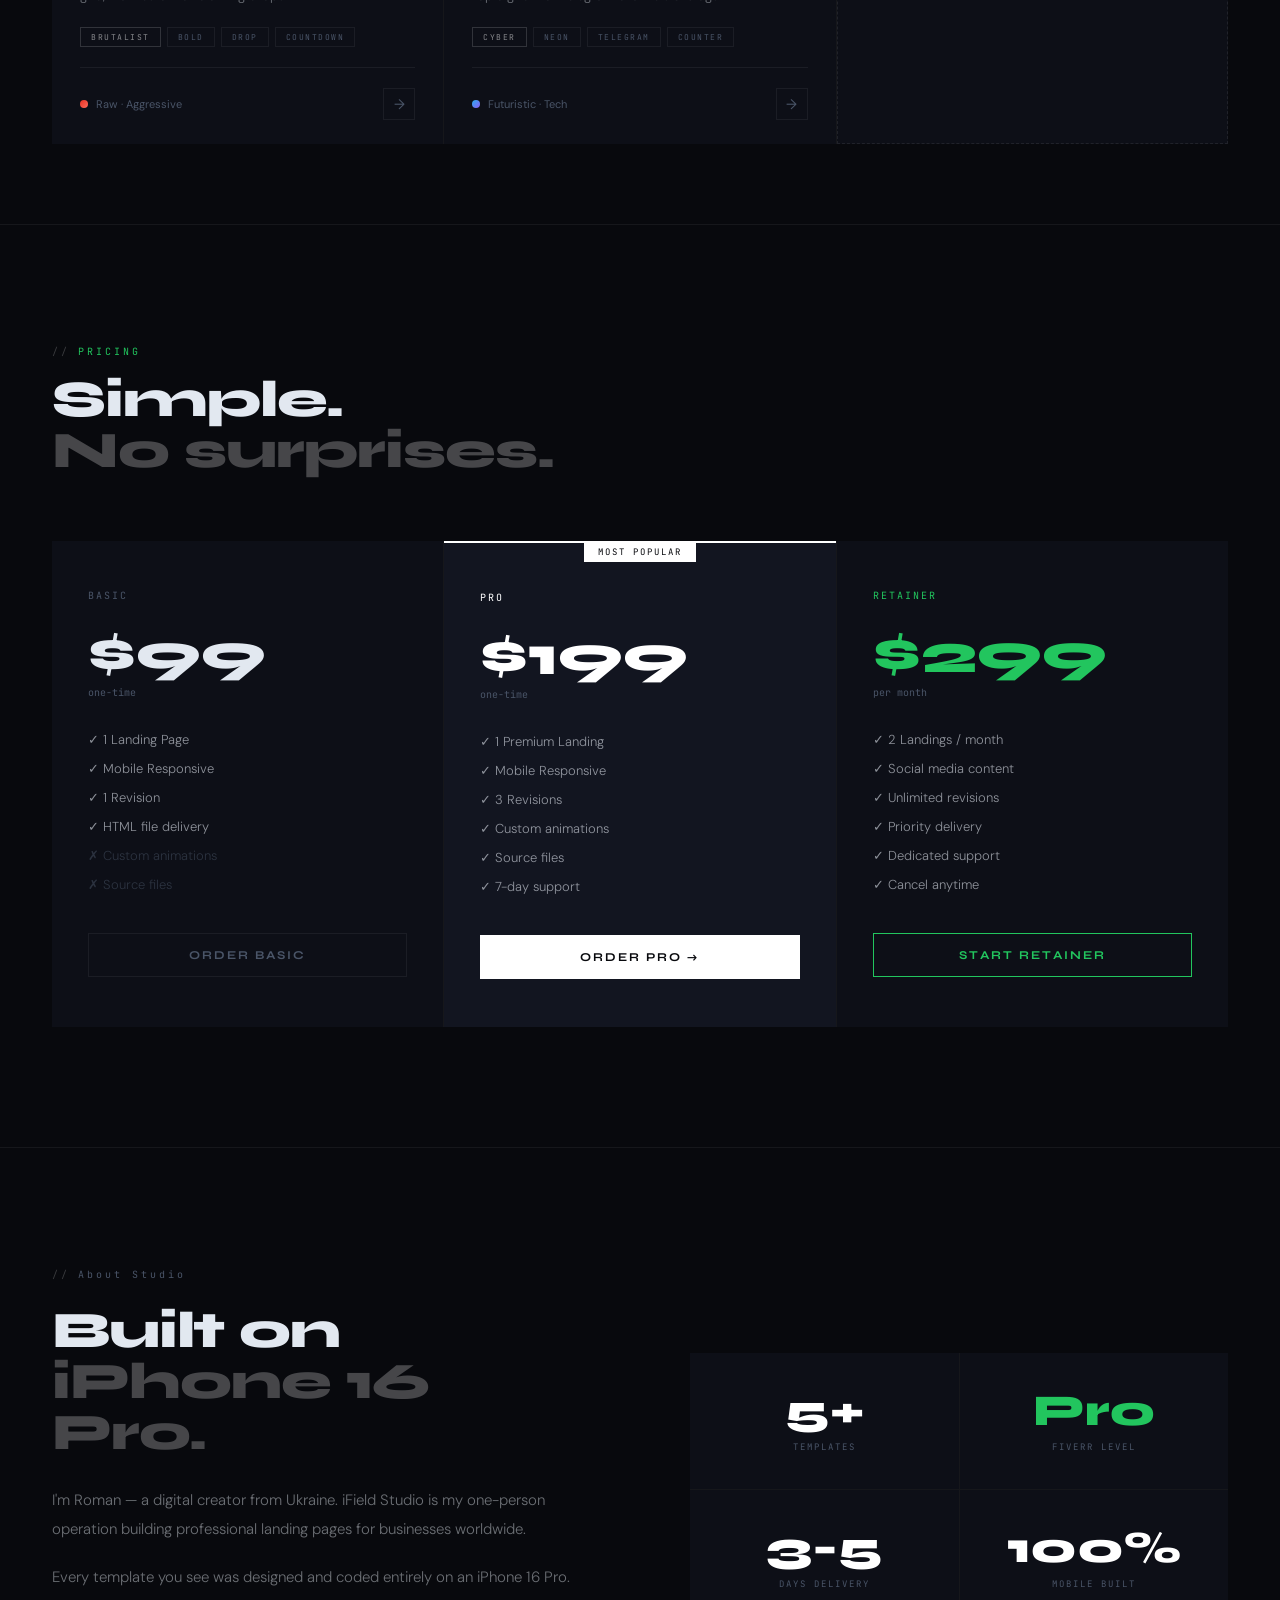
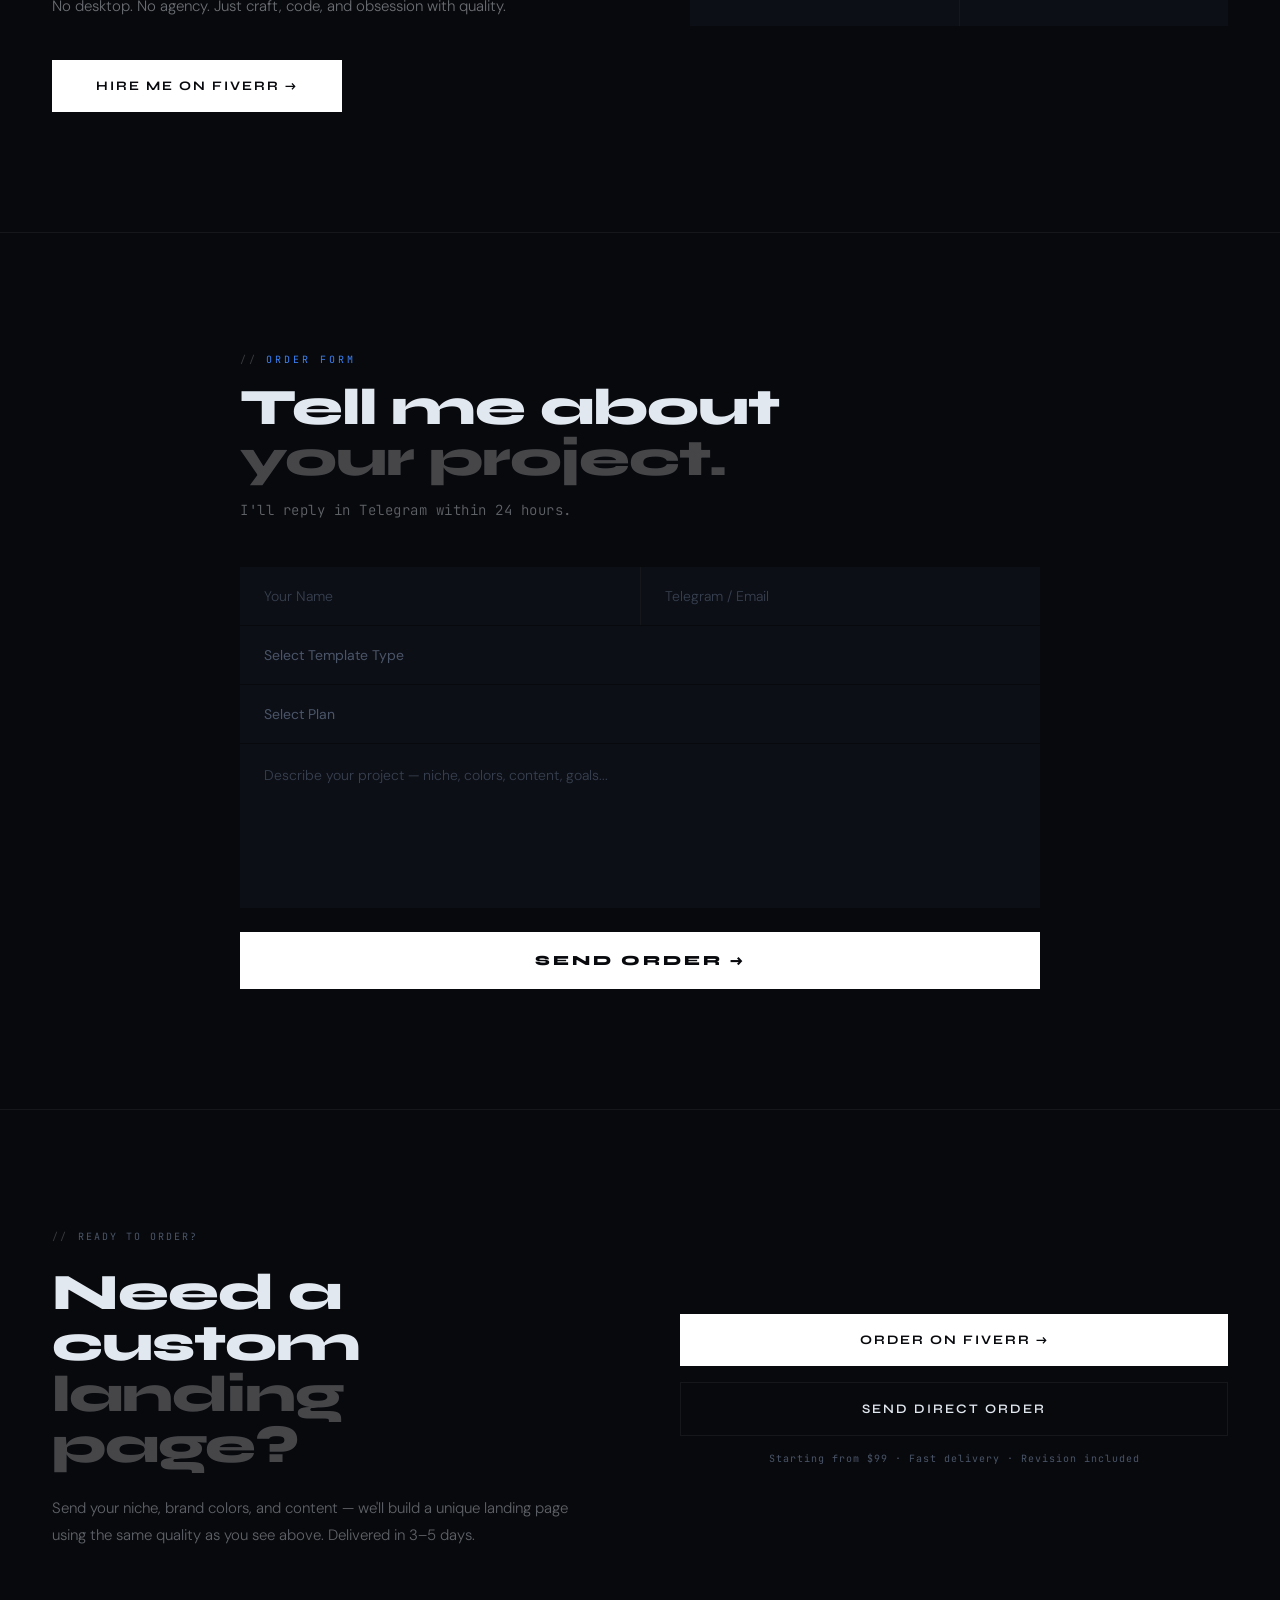
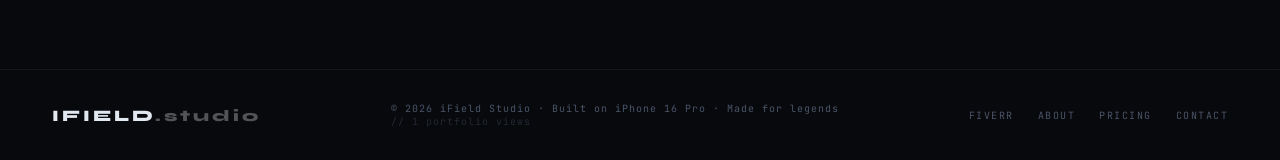
==== commit 6cc40911: "Update index.html" ====
--- a/index.html
+++ b/index.html
@@ -824,6 +824,150 @@
   </div><!-- /grid -->
 </div><!-- /grid-wrap -->
 
+<!-- ══ PRICING ══ -->
+<section id="pricing" style="position:relative;z-index:1;padding:120px 52px;border-top:1px solid var(--border)">
+<div style="max-width:1400px;margin:0 auto">
+  <div class="sec-pre reveal" style="font-family:'JetBrains Mono',monospace;font-size:10px;letter-spacing:3px;color:var(--green);text-transform:uppercase;margin-bottom:16px;display:flex;align-items:center;gap:8px"><span style="color:rgba(255,255,255,.2)">//</span> Pricing</div>
+  <h2 style="font-family:'Syne',sans-serif;font-weight:800;font-size:clamp(36px,4vw,60px);line-height:1;letter-spacing:-1px;margin-bottom:64px" class="reveal">Simple.<br><span style="color:rgba(255,255,255,.25)">No surprises.</span></h2>
+
+  <div style="display:grid;grid-template-columns:repeat(3,1fr);gap:1px;background:var(--border)" class="reveal">
+
+    <!-- Basic -->
+    <div class="price-card" style="background:var(--surface);padding:48px 36px;position:relative;transition:background .3s">
+      <div style="font-family:'JetBrains Mono',monospace;font-size:10px;letter-spacing:2px;color:var(--muted);margin-bottom:24px">BASIC</div>
+      <div style="font-family:'Syne',sans-serif;font-weight:800;font-size:56px;line-height:1;margin-bottom:4px">$99</div>
+      <div style="font-family:'JetBrains Mono',monospace;font-size:10px;color:var(--muted);margin-bottom:32px">one-time</div>
+      <div style="display:flex;flex-direction:column;gap:12px;margin-bottom:40px">
+        <div class="pi">✓ 1 Landing Page</div>
+        <div class="pi">✓ Mobile Responsive</div>
+        <div class="pi">✓ 1 Revision</div>
+        <div class="pi">✓ HTML file delivery</div>
+        <div class="pi muted">✗ Custom animations</div>
+        <div class="pi muted">✗ Source files</div>
+      </div>
+      <a href="https://www.fiverr.com" target="_blank" class="price-btn" style="border-color:var(--border);color:var(--muted)">Order Basic</a>
+    </div>
+
+    <!-- Pro — highlighted -->
+    <div class="price-card" style="background:var(--surface2);padding:48px 36px;position:relative;transition:background .3s;border-top:2px solid white">
+      <div style="position:absolute;top:-1px;left:50%;transform:translateX(-50%);background:white;color:var(--bg);font-family:'JetBrains Mono',monospace;font-size:9px;letter-spacing:2px;padding:4px 14px;white-space:nowrap">MOST POPULAR</div>
+      <div style="font-family:'JetBrains Mono',monospace;font-size:10px;letter-spacing:2px;color:white;margin-bottom:24px">PRO</div>
+      <div style="font-family:'Syne',sans-serif;font-weight:800;font-size:56px;line-height:1;margin-bottom:4px;color:white">$199</div>
+      <div style="font-family:'JetBrains Mono',monospace;font-size:10px;color:var(--muted);margin-bottom:32px">one-time</div>
+      <div style="display:flex;flex-direction:column;gap:12px;margin-bottom:40px">
+        <div class="pi">✓ 1 Premium Landing</div>
+        <div class="pi">✓ Mobile Responsive</div>
+        <div class="pi">✓ 3 Revisions</div>
+        <div class="pi">✓ Custom animations</div>
+        <div class="pi">✓ Source files</div>
+        <div class="pi">✓ 7-day support</div>
+      </div>
+      <a href="https://www.fiverr.com" target="_blank" class="price-btn" style="background:white;color:var(--bg);border-color:white">Order Pro →</a>
+    </div>
+
+    <!-- Monthly -->
+    <div class="price-card" style="background:var(--surface);padding:48px 36px;position:relative;transition:background .3s">
+      <div style="font-family:'JetBrains Mono',monospace;font-size:10px;letter-spacing:2px;color:var(--green);margin-bottom:24px">RETAINER</div>
+      <div style="font-family:'Syne',sans-serif;font-weight:800;font-size:56px;line-height:1;margin-bottom:4px;color:var(--green)">$299</div>
+      <div style="font-family:'JetBrains Mono',monospace;font-size:10px;color:var(--muted);margin-bottom:32px">per month</div>
+      <div style="display:flex;flex-direction:column;gap:12px;margin-bottom:40px">
+        <div class="pi">✓ 2 Landings / month</div>
+        <div class="pi">✓ Social media content</div>
+        <div class="pi">✓ Unlimited revisions</div>
+        <div class="pi">✓ Priority delivery</div>
+        <div class="pi">✓ Dedicated support</div>
+        <div class="pi">✓ Cancel anytime</div>
+      </div>
+      <a href="https://www.fiverr.com" target="_blank" class="price-btn" style="border-color:var(--green);color:var(--green)">Start Retainer</a>
+    </div>
+
+  </div>
+</div>
+</section>
+
+<!-- ══ ABOUT ══ -->
+<section id="about" style="position:relative;z-index:1;padding:120px 52px;border-top:1px solid var(--border)">
+<div style="max-width:1400px;margin:0 auto;display:grid;grid-template-columns:1fr 1fr;gap:100px;align-items:center">
+  <div class="reveal">
+    <div style="font-family:'JetBrains Mono',monospace;font-size:10px;letter-spacing:3px;color:var(--muted);margin-bottom:24px;display:flex;align-items:center;gap:8px"><span style="color:rgba(255,255,255,.2)">//</span> About Studio</div>
+    <h2 style="font-family:'Syne',sans-serif;font-weight:800;font-size:clamp(36px,4vw,56px);line-height:1;letter-spacing:-1px;margin-bottom:28px">Built on<br><span style="color:rgba(255,255,255,.25)">iPhone 16 Pro.</span></h2>
+    <p style="font-size:15px;font-weight:300;line-height:1.9;color:rgba(226,232,240,.45);margin-bottom:20px">
+      I'm Roman — a digital creator from Ukraine. iField Studio is my one-person operation building professional landing pages for businesses worldwide.
+    </p>
+    <p style="font-size:15px;font-weight:300;line-height:1.9;color:rgba(226,232,240,.45);margin-bottom:40px">
+      Every template you see was designed and coded entirely on an iPhone 16 Pro. No desktop. No agency. Just craft, code, and obsession with quality.
+    </p>
+    <div style="display:flex;gap:16px;flex-wrap:wrap">
+      <a href="https://www.fiverr.com" target="_blank" class="btn-main"><span>Hire Me on Fiverr →</span></a>
+    </div>
+  </div>
+  <div class="reveal" style="display:grid;grid-template-columns:1fr 1fr;gap:1px;background:var(--border)">
+    <div style="background:var(--surface);padding:36px 28px;text-align:center">
+      <div style="font-family:'Syne',sans-serif;font-weight:800;font-size:44px;color:white;line-height:1;margin-bottom:8px">5+</div>
+      <div style="font-family:'JetBrains Mono',monospace;font-size:9px;letter-spacing:2px;color:var(--muted);text-transform:uppercase">Templates</div>
+    </div>
+    <div style="background:var(--surface);padding:36px 28px;text-align:center">
+      <div style="font-family:'Syne',sans-serif;font-weight:800;font-size:44px;color:var(--green);line-height:1;margin-bottom:8px">Pro</div>
+      <div style="font-family:'JetBrains Mono',monospace;font-size:9px;letter-spacing:2px;color:var(--muted);text-transform:uppercase">Fiverr Level</div>
+    </div>
+    <div style="background:var(--surface);padding:36px 28px;text-align:center">
+      <div style="font-family:'Syne',sans-serif;font-weight:800;font-size:44px;color:white;line-height:1;margin-bottom:8px">3-5</div>
+      <div style="font-family:'JetBrains Mono',monospace;font-size:9px;letter-spacing:2px;color:var(--muted);text-transform:uppercase">Days Delivery</div>
+    </div>
+    <div style="background:var(--surface);padding:36px 28px;text-align:center">
+      <div style="font-family:'Syne',sans-serif;font-weight:800;font-size:44px;color:white;line-height:1;margin-bottom:8px">100%</div>
+      <div style="font-family:'JetBrains Mono',monospace;font-size:9px;letter-spacing:2px;color:var(--muted);text-transform:uppercase">Mobile Built</div>
+    </div>
+  </div>
+</div>
+</section>
+
+<!-- ══ ORDER FORM ══ -->
+<section id="contact" style="position:relative;z-index:1;padding:120px 52px;border-top:1px solid var(--border)">
+<div style="max-width:800px;margin:0 auto">
+  <div style="font-family:'JetBrains Mono',monospace;font-size:10px;letter-spacing:3px;color:var(--blue);text-transform:uppercase;margin-bottom:16px;display:flex;align-items:center;gap:8px" class="reveal"><span style="color:rgba(255,255,255,.2)">//</span> Order Form</div>
+  <h2 style="font-family:'Syne',sans-serif;font-weight:800;font-size:clamp(36px,4vw,60px);line-height:1;letter-spacing:-1px;margin-bottom:16px" class="reveal">Tell me about<br><span style="color:rgba(255,255,255,.25)">your project.</span></h2>
+  <p style="font-size:14px;font-weight:300;color:rgba(226,232,240,.4);margin-bottom:48px;font-family:'JetBrains Mono',monospace;letter-spacing:.5px" class="reveal">I'll reply in Telegram within 24 hours.</p>
+
+  <div id="orderForm" class="reveal">
+    <div style="display:grid;grid-template-columns:1fr 1fr;gap:1px;background:var(--border);margin-bottom:1px">
+      <div style="background:var(--surface);padding:0">
+        <input id="fname" type="text" placeholder="Your Name" style="width:100%;background:transparent;border:none;outline:none;padding:20px 24px;font-family:'DM Sans',sans-serif;font-size:14px;color:var(--text);font-weight:300">
+      </div>
+      <div style="background:var(--surface);padding:0">
+        <input id="fcontact" type="text" placeholder="Telegram / Email" style="width:100%;background:transparent;border:none;outline:none;padding:20px 24px;font-family:'DM Sans',sans-serif;font-size:14px;color:var(--text);font-weight:300">
+      </div>
+    </div>
+    <div style="background:var(--surface);margin-bottom:1px">
+      <select id="ftype" style="width:100%;background:transparent;border:none;outline:none;padding:20px 24px;font-family:'DM Sans',sans-serif;font-size:14px;color:var(--muted);cursor:pointer;appearance:none">
+        <option value="" disabled selected>Select Template Type</option>
+        <option value="Tech / AI App">Tech / AI App</option>
+        <option value="Service / Agency">Service / Agency</option>
+        <option value="Product / E-shop">Product / E-shop</option>
+        <option value="Fashion / Brand">Fashion / Brand</option>
+        <option value="Telegram Channel">Telegram Channel</option>
+        <option value="Custom (other)">Custom (other)</option>
+      </select>
+    </div>
+    <div style="background:var(--surface);margin-bottom:1px">
+      <select id="fplan" style="width:100%;background:transparent;border:none;outline:none;padding:20px 24px;font-family:'DM Sans',sans-serif;font-size:14px;color:var(--muted);cursor:pointer;appearance:none">
+        <option value="" disabled selected>Select Plan</option>
+        <option value="Basic — $99">Basic — $99</option>
+        <option value="Pro — $199">Pro — $199</option>
+        <option value="Retainer — $299/mo">Retainer — $299/mo</option>
+      </select>
+    </div>
+    <div style="background:var(--surface);margin-bottom:24px">
+      <textarea id="fmsg" placeholder="Describe your project — niche, colors, content, goals..." rows="5" style="width:100%;background:transparent;border:none;outline:none;padding:20px 24px;font-family:'DM Sans',sans-serif;font-size:14px;color:var(--text);font-weight:300;resize:none;line-height:1.7"></textarea>
+    </div>
+    <button id="sendBtn" onclick="sendOrder()" style="width:100%;padding:20px;background:white;color:var(--bg);font-family:'Syne',sans-serif;font-weight:800;font-size:14px;letter-spacing:3px;text-transform:uppercase;border:none;cursor:pointer;transition:all .3s;position:relative;overflow:hidden">
+      <span id="btnText">Send Order →</span>
+    </button>
+    <div id="formMsg" style="display:none;margin-top:16px;padding:16px 24px;font-family:'JetBrains Mono',monospace;font-size:12px;letter-spacing:1px;text-align:center"></div>
+  </div>
+</div>
+</section>
+
 <!-- BOTTOM CTA -->
 <div class="bottom-cta">
   <div class="bc-left">
@@ -834,26 +978,119 @@
     </p>
   </div>
   <div class="bc-right reveal">
-    <a href="#" class="btn-main"><span>Order on Fiverr →</span></a>
-    <a href="#" class="btn-sec">View All Templates</a>
-    <div class="bc-note">Starting from $149 · Fast delivery · Revision included</div>
+    <a href="https://www.fiverr.com" target="_blank" class="btn-main"><span>Order on Fiverr →</span></a>
+    <a href="#contact" class="btn-sec">Send Direct Order</a>
+    <div class="bc-note">Starting from $99 · Fast delivery · Revision included</div>
   </div>
 </div>
 
 <!-- FOOTER -->
 <footer>
   <a href="#" class="f-logo">IFIELD<span>.studio</span></a>
-  <div class="f-copy">© 2026 iField Studio · Built on iPhone 16 Pro · Made for legends</div>
+  <div class="f-copy">© 2026 iField Studio · Built on iPhone 16 Pro · Made for legends<br>
+  <span style="color:rgba(74,85,104,.4)" id="viewCount"></span>
+  </div>
   <div class="f-links">
-    <a href="#">Fiverr</a>
-    <a href="#">Telegram</a>
-    <a href="#">Instagram</a>
-    <a href="#">Contact</a>
+    <a href="https://www.fiverr.com" target="_blank">Fiverr</a>
+    <a href="#about">About</a>
+    <a href="#pricing">Pricing</a>
+    <a href="#contact">Contact</a>
   </div>
 </footer>
 
+<style>
+/* Extra styles for new sections */
+.pi{font-size:13px;font-weight:300;color:rgba(226,232,240,.6);font-family:'DM Sans',sans-serif;display:flex;align-items:center;gap:8px}
+.pi.muted{color:rgba(74,85,104,.5)}
+.price-btn{
+  display:block;text-align:center;
+  padding:14px 28px;
+  background:transparent;
+  font-family:'Syne',sans-serif;font-weight:700;
+  font-size:12px;letter-spacing:2px;text-transform:uppercase;
+  text-decoration:none;cursor:pointer;
+  border:1px solid;
+  transition:all .3s;
+}
+.price-card:hover .price-btn{opacity:.8}
+input::placeholder,textarea::placeholder{color:rgba(74,85,104,.7)}
+input:focus,textarea:focus,select:focus{background:rgba(255,255,255,.02)!important}
+select option{background:#0d0f17;color:#e2e8f0}
+#sendBtn:hover{background:var(--gold);color:var(--bg)}
+@media(max-width:700px){
+  #pricing,#about,#contact{padding:80px 20px!important}
+  #about>div{grid-template-columns:1fr!important;gap:40px!important}
+  #orderForm>div:first-child{grid-template-columns:1fr!important}
+}
+</style>
+
 <script>
-// Cursor
+// ── TELEGRAM BOT CONFIG ──
+// 1. Открой @BotFather в Telegram
+// 2. Напиши /newbot → получи TOKEN
+// 3. Напиши /start своему боту → получи CHAT_ID через @userinfobot
+const TG_TOKEN = 'YOUR_BOT_TOKEN'; // ← вставь сюда
+const TG_CHAT  = 'YOUR_CHAT_ID';   // ← вставь сюда
+
+async function sendOrder(){
+  const name    = document.getElementById('fname').value.trim();
+  const contact = document.getElementById('fcontact').value.trim();
+  const type    = document.getElementById('ftype').value;
+  const plan    = document.getElementById('fplan').value;
+  const msg     = document.getElementById('fmsg').value.trim();
+  const btn     = document.getElementById('sendBtn');
+  const fmsg    = document.getElementById('formMsg');
+
+  if(!name||!contact||!type||!plan||!msg){
+    fmsg.style.display='block';
+    fmsg.style.background='rgba(239,68,68,.1)';
+    fmsg.style.color='#ef4444';
+    fmsg.style.border='1px solid rgba(239,68,68,.2)';
+    fmsg.textContent='// Please fill all fields';
+    return;
+  }
+
+  btn.disabled=true;
+  document.getElementById('btnText').textContent='Sending...';
+
+  const text = `🚀 NEW ORDER — iField Studio\n\n👤 Name: ${name}\n📬 Contact: ${contact}\n🎨 Type: ${type}\n💰 Plan: ${plan}\n\n📝 Message:\n${msg}\n\n⏰ ${new Date().toLocaleString()}`;
+
+  try {
+    if(TG_TOKEN !== 'YOUR_BOT_TOKEN'){
+      await fetch(`https://api.telegram.org/bot${TG_TOKEN}/sendMessage`,{
+        method:'POST',
+        headers:{'Content-Type':'application/json'},
+        body:JSON.stringify({chat_id:TG_CHAT,text,parse_mode:'HTML'})
+      });
+    }
+    fmsg.style.display='block';
+    fmsg.style.background='rgba(34,197,94,.08)';
+    fmsg.style.color='#22c55e';
+    fmsg.style.border='1px solid rgba(34,197,94,.2)';
+    fmsg.textContent='✓ Order sent! I will reply within 24 hours.';
+    document.getElementById('fname').value='';
+    document.getElementById('fcontact').value='';
+    document.getElementById('ftype').value='';
+    document.getElementById('fplan').value='';
+    document.getElementById('fmsg').value='';
+  } catch(e){
+    fmsg.style.display='block';
+    fmsg.style.background='rgba(239,68,68,.1)';
+    fmsg.style.color='#ef4444';
+    fmsg.textContent='// Error. Please contact via Telegram directly.';
+  }
+  btn.disabled=false;
+  document.getElementById('btnText').textContent='Send Order →';
+}
+
+// ── VIEW COUNTER ──
+const VC_KEY='ifield_views';
+let views = parseInt(localStorage.getItem(VC_KEY)||'0') + 1;
+localStorage.setItem(VC_KEY, views);
+const vc = document.getElementById('viewCount');
+if(vc) vc.textContent = `// ${views.toLocaleString()} portfolio views`;
+
+// ── CURSOR ──
 const cur=document.getElementById('cur'),curR=document.getElementById('curR');
 let mx=0,my=0,rx=0,ry=0;
 document.addEventListener('mousemove',e=>{
@@ -866,13 +1103,13 @@
   requestAnimationFrame(a);
 })();
 
-// Scroll reveal
+// ── SCROLL REVEAL ──
 const obs=new IntersectionObserver(es=>{
   es.forEach(e=>{if(e.isIntersecting)e.target.classList.add('on')});
 },{threshold:.06});
 document.querySelectorAll('.reveal').forEach(el=>obs.observe(el));
 
-// Filter
+// ── FILTER ──
 const btns=document.querySelectorAll('.filter-btn');
 const cards=document.querySelectorAll('.card[data-cat]');
 btns.forEach(btn=>{
@@ -892,7 +1129,7 @@
   });
 });
 
-// Card click → open file
+// ── CARD CLICK ──
 document.querySelectorAll('.card[data-theme]').forEach(card=>{
   card.addEventListener('click',e=>{
     if(e.target.classList.contains('view-btn'))return;
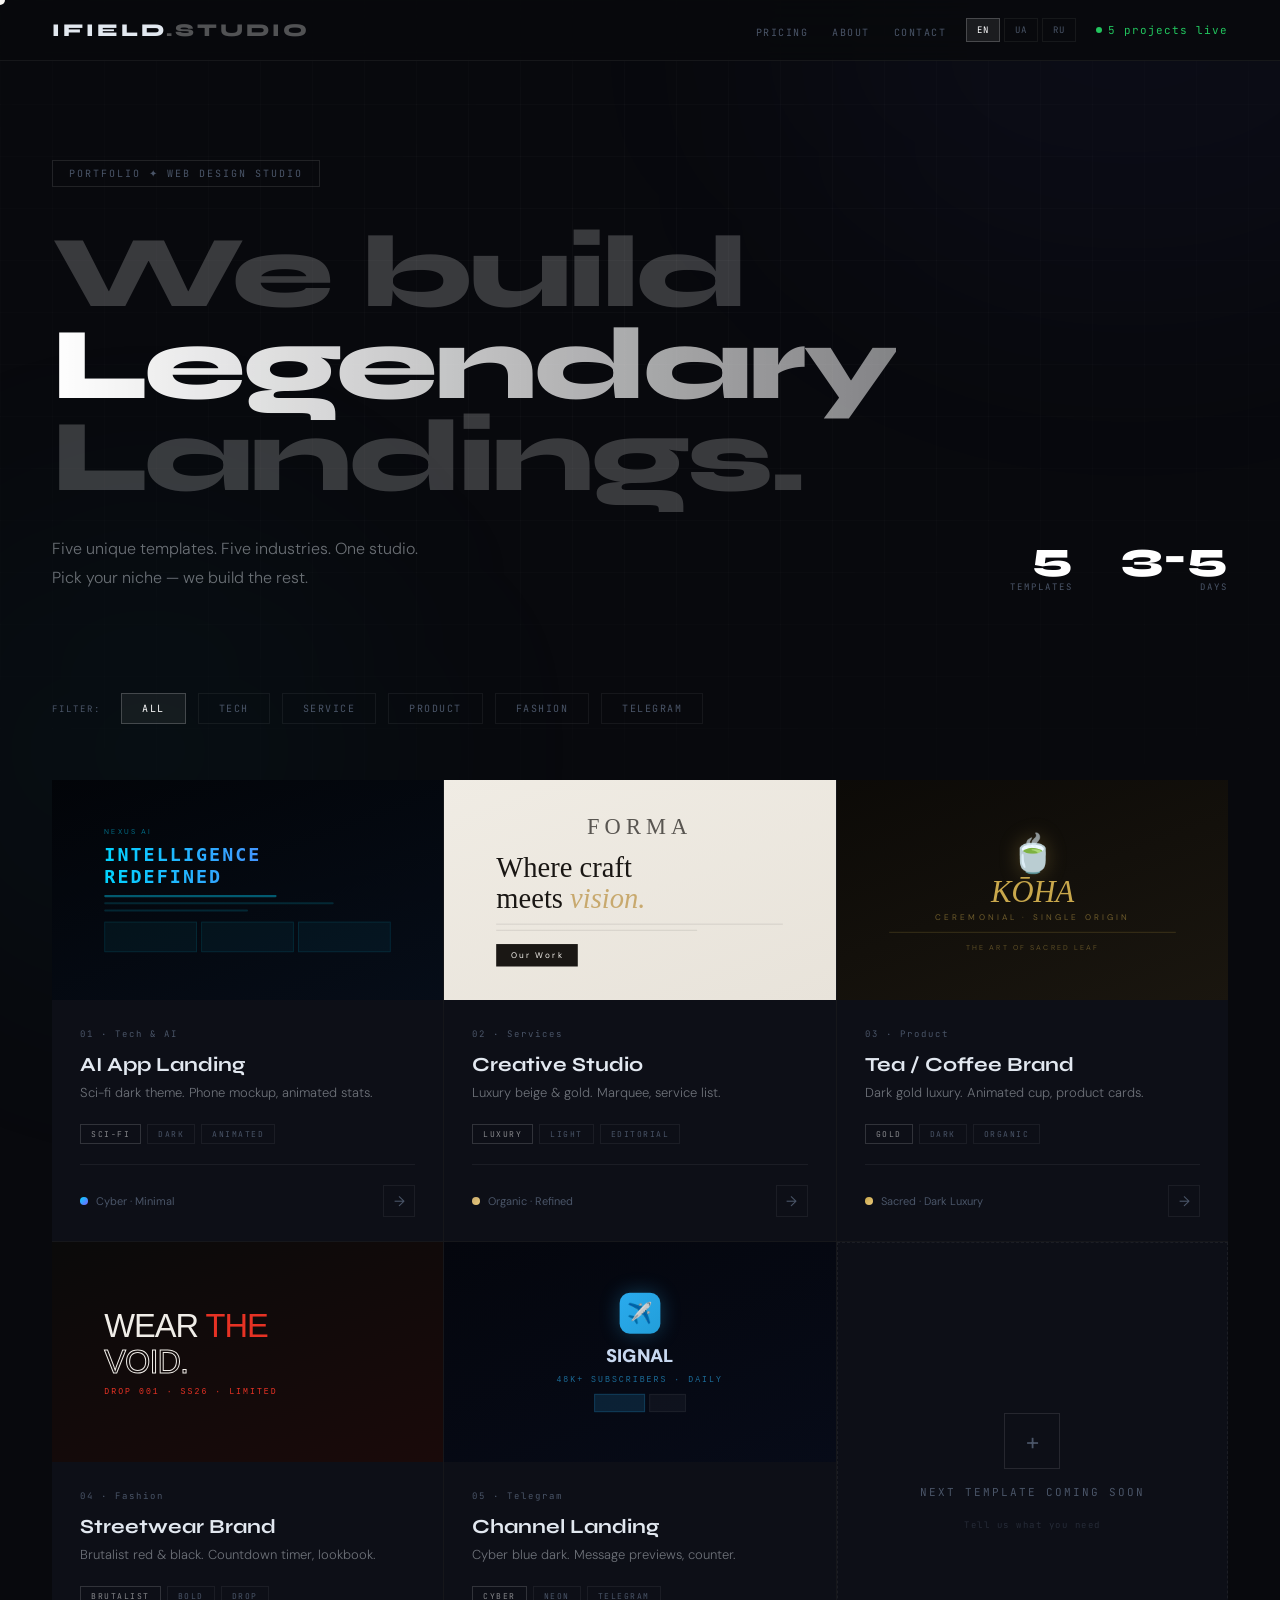
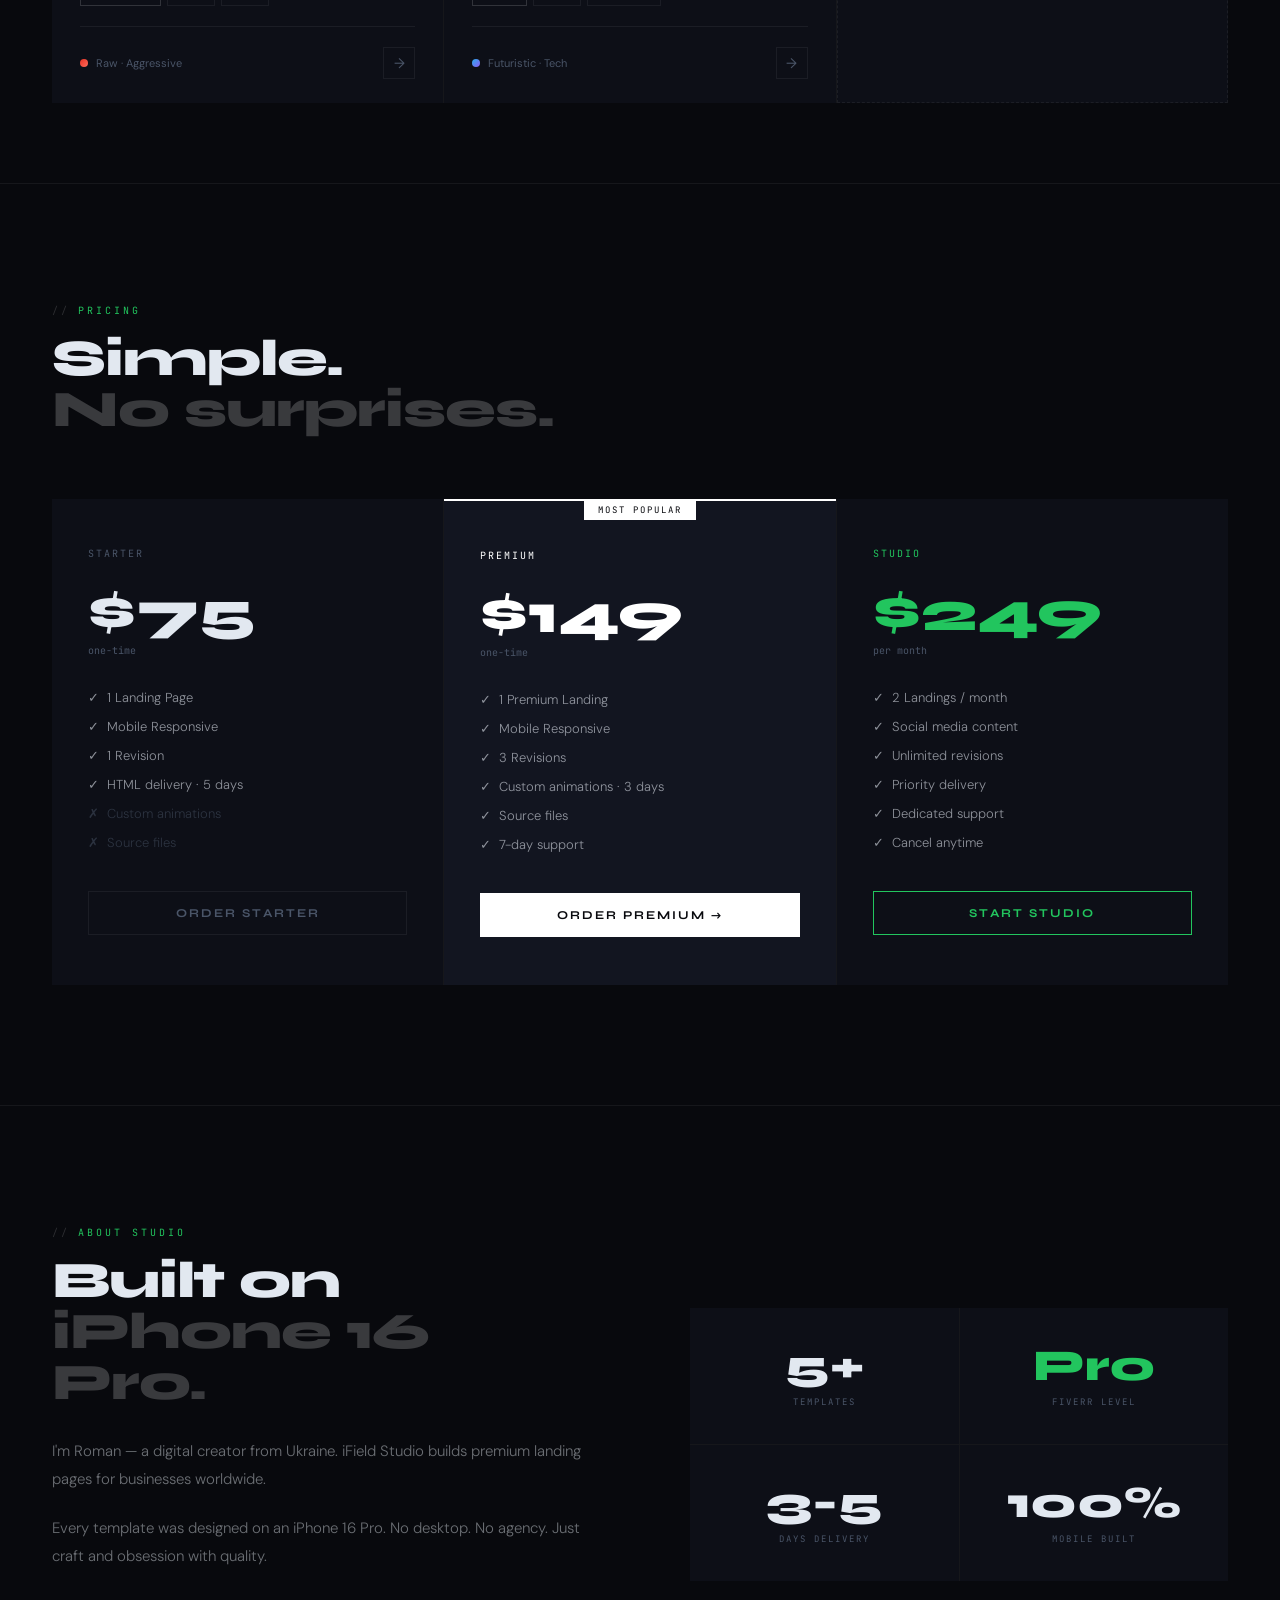
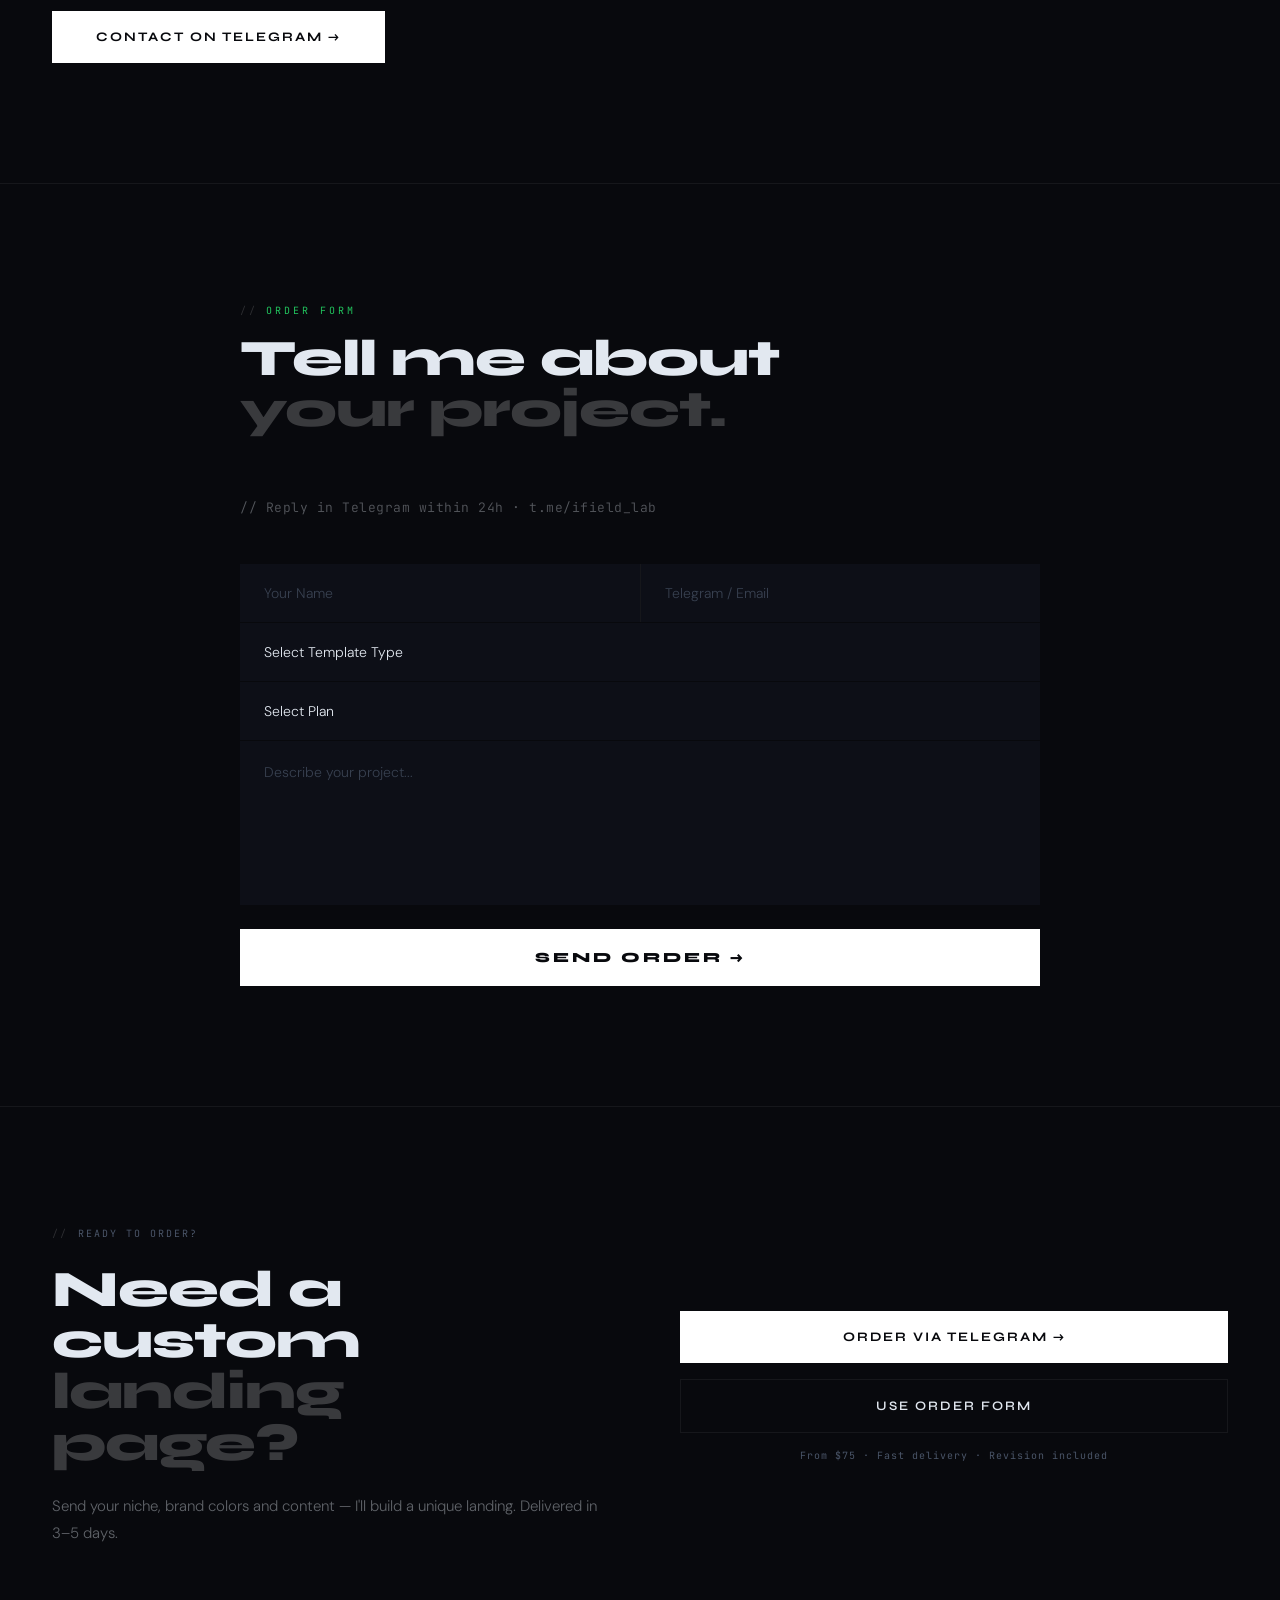
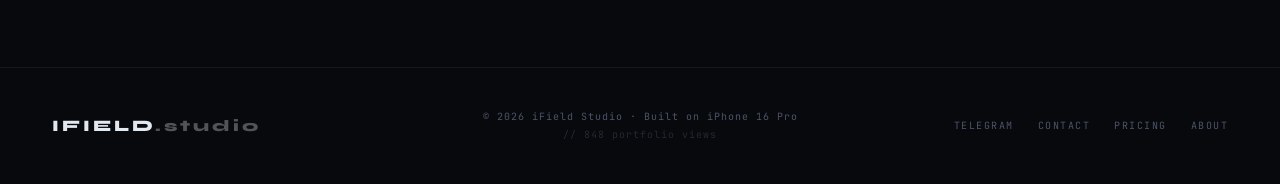
==== commit 0408b92c: "Update index.html" ====
--- a/index.html
+++ b/index.html
@@ -3,559 +3,221 @@
 <head>
 <meta charset="UTF-8">
 <meta name="viewport" content="width=device-width, initial-scale=1.0">
-<title>IFIELD Studio — Landing Page Catalog</title>
+<title>iField Studio — Premium Landing Pages</title>
+<meta name="description" content="Premium landing pages built on iPhone 16 Pro. Fast delivery, unique design, 3 languages.">
 <link href="https://fonts.googleapis.com/css2?family=Syne:wght@400;600;700;800&family=DM+Sans:wght@300;400;500&family=JetBrains+Mono:wght@300;400&display=swap" rel="stylesheet">
 <style>
 :root{
-  --bg:#08090d;
-  --surface:#0d0f17;
-  --surface2:#121520;
-  --accent:#ffffff;
-  --gold:#f0c040;
-  --blue:#3b82f6;
-  --green:#22c55e;
-  --red:#ef4444;
-  --purple:#a855f7;
-  --tg:#2AABEE;
-  --text:#e2e8f0;
-  --muted:#4a5568;
-  --border:rgba(255,255,255,.06);
+  --bg:#08090d;--surface:#0d0f17;--surface2:#121520;
+  --gold:#f0c040;--green:#22c55e;--blue:#3b82f6;
+  --text:#e2e8f0;--muted:#4a5568;--border:rgba(255,255,255,.06);
 }
 *{margin:0;padding:0;box-sizing:border-box}
 html{scroll-behavior:smooth}
-body{
-  background:var(--bg);color:var(--text);
-  font-family:'DM Sans',sans-serif;
-  overflow-x:hidden;cursor:none;
-  min-height:100vh;
-}
-
-/* ── CURSOR ── */
-.cur{
-  position:fixed;pointer-events:none;z-index:9999;
-  width:10px;height:10px;
-  background:white;border-radius:50%;
-  transform:translate(-5px,-5px);
-  mix-blend-mode:difference;
-  transition:width .2s,height .2s,transform .2s;
-}
-.cur-r{
-  position:fixed;pointer-events:none;z-index:9998;
-  width:36px;height:36px;
-  border:1px solid rgba(255,255,255,.2);
-  border-radius:50%;
-  transform:translate(-18px,-18px);
-  transition:border-color .3s;
-}
-body:has(.card:hover) .cur{
-  width:24px;height:24px;
-  transform:translate(-12px,-12px);
-}
-
-/* ── GRID BG ── */
-body::before{
-  content:'';position:fixed;inset:0;pointer-events:none;
-  background-image:
-    linear-gradient(rgba(255,255,255,.022) 1px,transparent 1px),
-    linear-gradient(90deg,rgba(255,255,255,.022) 1px,transparent 1px);
-  background-size:52px 52px;
-  mask-image:radial-gradient(ellipse 90% 90% at 50% 30%,black,transparent);
-}
-
-/* ambient */
+body{background:var(--bg);color:var(--text);font-family:'DM Sans',sans-serif;overflow-x:hidden;cursor:none;min-height:100vh}
+
+/* CURSOR */
+.cur{position:fixed;pointer-events:none;z-index:9999;width:10px;height:10px;background:white;border-radius:50%;transform:translate(-5px,-5px);mix-blend-mode:difference;transition:width .2s,height .2s,transform .2s}
+.cur-r{position:fixed;pointer-events:none;z-index:9998;width:36px;height:36px;border:1px solid rgba(255,255,255,.2);border-radius:50%;transform:translate(-18px,-18px)}
+body:has(a:hover) .cur,body:has(button:hover) .cur{width:20px;height:20px;transform:translate(-10px,-10px)}
+
+/* GRID BG */
+body::before{content:'';position:fixed;inset:0;pointer-events:none;background-image:linear-gradient(rgba(255,255,255,.022) 1px,transparent 1px),linear-gradient(90deg,rgba(255,255,255,.022) 1px,transparent 1px);background-size:52px 52px;mask-image:radial-gradient(ellipse 90% 90% at 50% 30%,black,transparent)}
 .orb{position:fixed;border-radius:50%;filter:blur(120px);pointer-events:none;z-index:0}
 .orb1{width:700px;height:500px;background:rgba(99,102,241,.04);top:-200px;right:-200px;animation:drift 14s ease-in-out infinite}
 .orb2{width:500px;height:500px;background:rgba(6,182,212,.03);bottom:-100px;left:-100px;animation:drift 18s ease-in-out infinite reverse}
 @keyframes drift{0%,100%{transform:translate(0,0)}50%{transform:translate(20px,-20px)}}
 
-/* ── NAV ── */
-nav{
-  position:fixed;top:0;left:0;right:0;z-index:200;
-  padding:18px 52px;
-  display:flex;align-items:center;justify-content:space-between;
-  background:rgba(8,9,13,.85);
-  backdrop-filter:blur(24px);
-  border-bottom:1px solid var(--border);
-}
-.logo{
-  font-family:'Syne',sans-serif;font-weight:800;
-  font-size:18px;letter-spacing:3px;text-transform:uppercase;
-  text-decoration:none;cursor:none;
-  color:var(--text);
-}
-.logo span{color:rgba(255,255,255,.35)}
-.nav-c{display:flex;align-items:center;gap:32px}
-.nav-tag{
-  font-family:'JetBrains Mono',monospace;
-  font-size:10px;letter-spacing:2px;
-  color:var(--muted);
-  padding:6px 14px;
-  border:1px solid var(--border);
-}
-.nav-count{
-  font-family:'JetBrains Mono',monospace;
-  font-size:11px;letter-spacing:1px;
-  color:var(--green);
-  display:flex;align-items:center;gap:6px;
-}
-.nav-count::before{
-  content:'';width:6px;height:6px;
-  background:var(--green);border-radius:50%;
-  animation:blink 2s ease infinite;
-}
+/* NAV */
+nav{position:fixed;top:0;left:0;right:0;z-index:200;padding:18px 52px;display:flex;align-items:center;justify-content:space-between;background:rgba(8,9,13,.9);backdrop-filter:blur(24px);border-bottom:1px solid var(--border)}
+.logo{font-family:'Syne',sans-serif;font-weight:800;font-size:18px;letter-spacing:3px;text-transform:uppercase;text-decoration:none;cursor:none;color:var(--text)}
+.logo span{color:rgba(255,255,255,.3)}
+.nav-c{display:flex;align-items:center;gap:20px}
+.nav-links{display:flex;gap:24px;list-style:none}
+.nav-links a{font-family:'JetBrains Mono',monospace;font-size:10px;letter-spacing:1.5px;text-transform:uppercase;color:var(--muted);text-decoration:none;transition:color .3s;cursor:none}
+.nav-links a:hover{color:white}
+.lang-sw{display:flex;gap:4px}
+.lang-btn{font-family:'JetBrains Mono',monospace;font-size:9px;letter-spacing:1px;padding:5px 10px;background:transparent;border:1px solid var(--border);color:var(--muted);cursor:none;transition:all .2s}
+.lang-btn.active{background:rgba(255,255,255,.08);color:white;border-color:rgba(255,255,255,.2)}
+.nav-count{font-family:'JetBrains Mono',monospace;font-size:11px;letter-spacing:1px;color:var(--green);display:flex;align-items:center;gap:6px}
+.nav-count::before{content:'';width:6px;height:6px;background:var(--green);border-radius:50%;animation:blink 2s ease infinite}
 @keyframes blink{0%,100%{opacity:1}50%{opacity:.3}}
 
-/* ── HERO ── */
-.hero{
-  position:relative;z-index:1;
-  padding:160px 52px 100px;
-  max-width:1400px;margin:0 auto;
-}
-.hero-badge{
-  display:inline-flex;align-items:center;gap:8px;
-  padding:6px 16px;
-  border:1px solid rgba(255,255,255,.1);
-  font-family:'JetBrains Mono',monospace;
-  font-size:10px;letter-spacing:2px;text-transform:uppercase;
-  color:var(--muted);margin-bottom:40px;
-  animation:fadeUp .7s ease both;
-}
+/* HERO */
+.hero{position:relative;z-index:1;padding:160px 52px 100px;max-width:1400px;margin:0 auto}
+.hero-badge{display:inline-flex;align-items:center;gap:8px;padding:6px 16px;border:1px solid rgba(255,255,255,.1);font-family:'JetBrains Mono',monospace;font-size:10px;letter-spacing:2px;text-transform:uppercase;color:var(--muted);margin-bottom:40px;animation:fadeUp .7s ease both}
 .hero-badge span{color:var(--green)}
-.hero h1{
-  font-family:'Syne',sans-serif;font-weight:800;
-  font-size:clamp(56px,8vw,120px);
-  line-height:.9;letter-spacing:-3px;
-  margin-bottom:32px;
-  animation:fadeUp .7s ease .1s both;
-}
+.hero h1{font-family:'Syne',sans-serif;font-weight:800;font-size:clamp(52px,8vw,114px);line-height:.9;letter-spacing:-3px;margin-bottom:32px;animation:fadeUp .7s ease .1s both}
 .hero h1 .dim{color:rgba(255,255,255,.2)}
-.hero h1 .acc{
-  background:linear-gradient(90deg,#fff 0%,rgba(255,255,255,.5) 100%);
-  -webkit-background-clip:text;-webkit-text-fill-color:transparent;
-  background-clip:text;
-}
-.hero-row{
-  display:flex;align-items:flex-end;
-  justify-content:space-between;gap:40px;flex-wrap:wrap;
-  animation:fadeUp .7s ease .2s both;
-}
-.hero-desc{
-  font-size:16px;font-weight:300;line-height:1.8;
-  color:rgba(226,232,240,.45);max-width:520px;
-}
-.hero-meta{
-  display:flex;gap:48px;
-  text-align:right;
-}
-.hm-item{}
-.hm-num{
-  font-family:'Syne',sans-serif;font-weight:800;
-  font-size:40px;color:white;line-height:1;
-}
-.hm-label{
-  font-family:'JetBrains Mono',monospace;
-  font-size:9px;letter-spacing:2px;text-transform:uppercase;
-  color:var(--muted);margin-top:4px;
-}
-
-/* ── FILTER BAR ── */
-.filter-bar{
-  position:relative;z-index:1;
-  padding:0 52px 56px;
-  max-width:1400px;margin:0 auto;
-  display:flex;align-items:center;gap:12px;flex-wrap:wrap;
-}
-.fb-label{
-  font-family:'JetBrains Mono',monospace;
-  font-size:9px;letter-spacing:2px;text-transform:uppercase;
-  color:var(--muted);margin-right:8px;
-}
-.filter-btn{
-  padding:8px 20px;
-  font-family:'JetBrains Mono',monospace;
-  font-size:10px;letter-spacing:1.5px;text-transform:uppercase;
-  background:transparent;color:var(--muted);
-  border:1px solid var(--border);cursor:none;
-  transition:all .3s;
-}
-.filter-btn.active,.filter-btn:hover{
-  background:rgba(255,255,255,.06);
-  color:white;border-color:rgba(255,255,255,.2);
-}
-.filter-btn[data-f="all"].active{border-color:white;color:white}
-
-/* ── GRID ── */
-.grid-wrap{
-  position:relative;z-index:1;
-  padding:0 52px 80px;
-  max-width:1400px;margin:0 auto;
-}
-.grid{
-  display:grid;
-  grid-template-columns:repeat(3,1fr);
-  gap:1px;
-  background:var(--border);
-}
-
-/* ── CARD ── */
-.card{
-  background:var(--surface);
-  position:relative;overflow:hidden;cursor:none;
-  transition:background .3s;
-  display:flex;flex-direction:column;
-}
+.hero-row{display:flex;align-items:flex-end;justify-content:space-between;gap:40px;flex-wrap:wrap;animation:fadeUp .7s ease .2s both}
+.hero-desc{font-size:16px;font-weight:300;line-height:1.8;color:rgba(226,232,240,.45);max-width:520px}
+.hero-meta{display:flex;gap:48px;text-align:right}
+.hm-num{font-family:'Syne',sans-serif;font-weight:800;font-size:40px;color:white;line-height:1}
+.hm-label{font-family:'JetBrains Mono',monospace;font-size:9px;letter-spacing:2px;text-transform:uppercase;color:var(--muted);margin-top:4px}
+
+/* FILTER */
+.filter-bar{position:relative;z-index:1;padding:0 52px 56px;max-width:1400px;margin:0 auto;display:flex;align-items:center;gap:12px;flex-wrap:wrap}
+.fb-label{font-family:'JetBrains Mono',monospace;font-size:9px;letter-spacing:2px;text-transform:uppercase;color:var(--muted);margin-right:8px}
+.filter-btn{padding:8px 20px;font-family:'JetBrains Mono',monospace;font-size:10px;letter-spacing:1.5px;text-transform:uppercase;background:transparent;color:var(--muted);border:1px solid var(--border);cursor:none;transition:all .3s}
+.filter-btn.active,.filter-btn:hover{background:rgba(255,255,255,.06);color:white;border-color:rgba(255,255,255,.2)}
+
+/* GRID */
+.grid-wrap{position:relative;z-index:1;padding:0 52px 80px;max-width:1400px;margin:0 auto}
+.grid{display:grid;grid-template-columns:repeat(3,1fr);gap:1px;background:var(--border)}
+
+/* CARD */
+.card{background:var(--surface);position:relative;overflow:hidden;cursor:none;transition:background .3s;display:flex;flex-direction:column}
 .card:hover{background:var(--surface2)}
-
-/* Top glow line */
-.card::before{
-  content:'';
-  position:absolute;top:0;left:0;right:0;height:2px;
-  transform:scaleX(0);transform-origin:left;
-  transition:transform .5s cubic-bezier(.76,0,.24,1);
-}
+.card::before{content:'';position:absolute;top:0;left:0;right:0;height:2px;transform:scaleX(0);transform-origin:left;transition:transform .5s cubic-bezier(.76,0,.24,1)}
 .card:hover::before{transform:scaleX(1)}
-
-/* Color per theme */
 .card[data-theme="tech"]::before{background:linear-gradient(90deg,#00d4ff,#7b61ff)}
 .card[data-theme="service"]::before{background:linear-gradient(90deg,#c8a96e,#e8c97a)}
 .card[data-theme="product"]::before{background:linear-gradient(90deg,#c9a84c,#e8c77a)}
 .card[data-theme="fashion"]::before{background:linear-gradient(90deg,#e63224,#ff6b5b)}
 .card[data-theme="telegram"]::before{background:linear-gradient(90deg,#2AABEE,#8b5cf6)}
-
-/* Preview area */
-.card-preview{
-  position:relative;
-  height:220px;overflow:hidden;
-  flex-shrink:0;
-}
-.preview-screen{
-  position:absolute;inset:0;
-  transform:scale(1.02);
-  transition:transform .6s cubic-bezier(.76,0,.24,1);
-  display:flex;align-items:center;justify-content:center;
-}
+.card-preview{position:relative;height:220px;overflow:hidden;flex-shrink:0}
+.preview-screen{position:absolute;inset:0;transform:scale(1.02);transition:transform .6s cubic-bezier(.76,0,.24,1);display:flex;align-items:center;justify-content:center}
 .card:hover .preview-screen{transform:scale(1.06)}
-
-/* Theme previews */
-.prev-tech{
-  background:linear-gradient(160deg,#020408,#060d18);
-  border-bottom:1px solid rgba(0,212,255,.15);
-}
-.prev-service{
-  background:linear-gradient(160deg,#f0ece4,#e8e3da);
-}
-.prev-product{
-  background:linear-gradient(160deg,#0c0a07,#1a160f);
-}
-.prev-fashion{
-  background:linear-gradient(160deg,#0a0a0a,#1a0a0a);
-}
-.prev-telegram{
-  background:linear-gradient(160deg,#04060d,#070b18);
-}
-
-/* Preview UI mockups */
-.pui{
-  width:80%;position:relative;padding:16px;
-}
-/* Tech */
-.pui-tech .pui-bar{
-  display:flex;align-items:center;gap:6px;margin-bottom:12px;
-}
-.pui-tech .pui-dot{width:5px;height:5px;border-radius:50%}
-.pui-tech .pui-title{
-  font-family:'monospace';font-size:18px;font-weight:900;
-  background:linear-gradient(90deg,#00d4ff,#7b61ff);
-  -webkit-background-clip:text;-webkit-text-fill-color:transparent;
-  background-clip:text;letter-spacing:2px;margin-bottom:8px;
-}
-.pui-tech .pui-line{
-  height:2px;border-radius:2px;margin-bottom:5px;
-  background:rgba(0,212,255,.15);
-}
+.prev-tech{background:linear-gradient(160deg,#020408,#060d18);border-bottom:1px solid rgba(0,212,255,.15)}
+.prev-service{background:linear-gradient(160deg,#f0ece4,#e8e3da)}
+.prev-product{background:linear-gradient(160deg,#0c0a07,#1a160f)}
+.prev-fashion{background:linear-gradient(160deg,#0a0a0a,#1a0a0a)}
+.prev-telegram{background:linear-gradient(160deg,#04060d,#070b18)}
+.pui{width:80%;position:relative;padding:16px}
+.pui-tech .pui-title{font-family:'monospace';font-size:18px;font-weight:900;background:linear-gradient(90deg,#00d4ff,#7b61ff);-webkit-background-clip:text;-webkit-text-fill-color:transparent;background-clip:text;letter-spacing:2px;margin-bottom:8px}
+.pui-tech .pui-line{height:2px;border-radius:2px;margin-bottom:5px;background:rgba(0,212,255,.15)}
 .pui-tech .pui-line.acc{background:rgba(0,212,255,.4);width:60%}
 .pui-tech .pui-grid{display:flex;gap:4px;margin-top:10px}
-.pui-tech .pui-box{
-  flex:1;height:30px;
-  background:rgba(0,212,255,.05);
-  border:1px solid rgba(0,212,255,.1);
-}
-/* Service */
-.pui-service .pui-logo{
-  font-family:'Georgia',serif;font-size:22px;
-  letter-spacing:5px;color:#1a1714;opacity:.7;
-  text-align:center;margin-bottom:12px;
-}
-.pui-service .pui-hero-text{
-  font-family:'Georgia',serif;font-size:28px;
-  color:#1a1714;line-height:1.1;margin-bottom:8px;
-}
+.pui-tech .pui-box{flex:1;height:30px;background:rgba(0,212,255,.05);border:1px solid rgba(0,212,255,.1)}
+.pui-service .pui-logo{font-family:'Georgia',serif;font-size:22px;letter-spacing:5px;color:#1a1714;opacity:.7;text-align:center;margin-bottom:12px}
+.pui-service .pui-hero-text{font-family:'Georgia',serif;font-size:28px;color:#1a1714;line-height:1.1;margin-bottom:8px}
 .pui-service .pui-hero-text em{color:#c8a96e;font-style:italic}
 .pui-service .pui-line{height:1px;background:rgba(26,23,20,.1);margin-bottom:5px}
-.pui-service .pui-btn{
-  display:inline-block;padding:6px 14px;
-  background:#1a1714;color:#f5f2ed;
-  font-size:8px;letter-spacing:2px;
-  margin-top:8px;
-}
-/* Product */
-.pui-product .pui-name{
-  font-family:'Georgia',serif;font-size:30px;
-  font-style:italic;color:#c9a84c;line-height:1;margin-bottom:4px;
-  text-align:center;
-}
-.pui-product .pui-sub{
-  font-size:8px;letter-spacing:3px;text-transform:uppercase;
-  color:rgba(201,168,76,.5);text-align:center;margin-bottom:10px;
-}
+.pui-service .pui-btn{display:inline-block;padding:6px 14px;background:#1a1714;color:#f5f2ed;font-size:8px;letter-spacing:2px;margin-top:8px}
+.pui-product .pui-name{font-family:'Georgia',serif;font-size:30px;font-style:italic;color:#c9a84c;line-height:1;margin-bottom:4px;text-align:center}
+.pui-product .pui-sub{font-size:8px;letter-spacing:3px;text-transform:uppercase;color:rgba(201,168,76,.5);text-align:center;margin-bottom:10px}
 .pui-product .pui-cup{font-size:36px;text-align:center;filter:drop-shadow(0 0 10px rgba(201,168,76,.3))}
-/* Fashion */
-.pui-fashion .pui-h{
-  font-family:'Impact',sans-serif;font-size:32px;
-  letter-spacing:-1px;color:#f0ede8;line-height:1;margin-bottom:4px;
-}
+.pui-fashion .pui-h{font-family:'Impact',sans-serif;font-size:32px;letter-spacing:-1px;color:#f0ede8;line-height:1;margin-bottom:4px}
 .pui-fashion .pui-acc{color:#e63224}
-.pui-fashion .pui-outline{
-  -webkit-text-stroke:1px #f0ede8;color:transparent;
-  font-family:'Impact',sans-serif;font-size:32px;
-  letter-spacing:-1px;line-height:1;display:block;
-}
-.pui-fashion .pui-tag{
-  font-family:monospace;font-size:8px;letter-spacing:2px;
-  color:#e63224;margin-top:8px;display:block;
-}
-/* Telegram */
-.pui-telegram .pui-icon{
-  width:40px;height:40px;
-  background:linear-gradient(135deg,#2AABEE,#229ED9);
-  border-radius:10px;margin:0 auto 10px;
-  display:flex;align-items:center;justify-content:center;
-  font-size:20px;box-shadow:0 0 20px rgba(42,171,238,.3);
-}
-.pui-telegram .pui-h{
-  font-size:18px;font-weight:900;
-  text-align:center;color:#c8d8f0;margin-bottom:6px;
-}
-.pui-telegram .pui-sub{
-  font-family:monospace;font-size:8px;letter-spacing:2px;
-  color:rgba(42,171,238,.6);text-align:center;
-}
-
-/* Hover overlay */
-.card-overlay{
-  position:absolute;inset:0;
-  background:linear-gradient(180deg,transparent 40%,rgba(8,9,13,.9) 100%);
-  opacity:0;transition:opacity .4s;
-  display:flex;align-items:flex-end;justify-content:center;
-  padding-bottom:20px;
-}
+.pui-fashion .pui-outline{-webkit-text-stroke:1px #f0ede8;color:transparent;font-family:'Impact',sans-serif;font-size:32px;letter-spacing:-1px;line-height:1;display:block}
+.pui-fashion .pui-tag{font-family:monospace;font-size:8px;letter-spacing:2px;color:#e63224;margin-top:8px;display:block}
+.pui-telegram .pui-icon{width:40px;height:40px;background:linear-gradient(135deg,#2AABEE,#229ED9);border-radius:10px;margin:0 auto 10px;display:flex;align-items:center;justify-content:center;font-size:20px;box-shadow:0 0 20px rgba(42,171,238,.3)}
+.pui-telegram .pui-h{font-size:18px;font-weight:900;text-align:center;color:#c8d8f0;margin-bottom:6px}
+.pui-telegram .pui-sub{font-family:monospace;font-size:8px;letter-spacing:2px;color:rgba(42,171,238,.6);text-align:center}
+.card-overlay{position:absolute;inset:0;background:linear-gradient(180deg,transparent 40%,rgba(8,9,13,.9) 100%);opacity:0;transition:opacity .4s;display:flex;align-items:flex-end;justify-content:center;padding-bottom:20px}
 .card:hover .card-overlay{opacity:1}
-.view-btn{
-  padding:10px 24px;
-  background:white;color:var(--bg);
-  font-family:'Syne',sans-serif;font-size:11px;
-  font-weight:700;letter-spacing:2px;text-transform:uppercase;
-  text-decoration:none;cursor:none;
-  transform:translateY(10px);
-  transition:transform .4s cubic-bezier(.34,1.56,.64,1);
-}
+.view-btn{padding:10px 24px;background:white;color:var(--bg);font-family:'Syne',sans-serif;font-size:11px;font-weight:700;letter-spacing:2px;text-transform:uppercase;text-decoration:none;cursor:none;transform:translateY(10px);transition:transform .4s cubic-bezier(.34,1.56,.64,1)}
 .card:hover .view-btn{transform:translateY(0)}
-
-/* Card body */
-.card-body{
-  padding:28px 28px 24px;flex:1;
-  display:flex;flex-direction:column;
-  justify-content:space-between;
-}
-.card-top{}
-.card-num{
-  font-family:'JetBrains Mono',monospace;
-  font-size:9px;letter-spacing:2px;
-  color:var(--muted);margin-bottom:12px;
-}
-.card-title{
-  font-family:'Syne',sans-serif;font-weight:700;
-  font-size:20px;margin-bottom:6px;
-}
-.card-desc{
-  font-size:13px;font-weight:300;
-  color:rgba(226,232,240,.45);line-height:1.6;
-  margin-bottom:20px;
-}
+.card-body{padding:28px 28px 24px;flex:1;display:flex;flex-direction:column;justify-content:space-between}
+.card-num{font-family:'JetBrains Mono',monospace;font-size:9px;letter-spacing:2px;color:var(--muted);margin-bottom:12px}
+.card-title{font-family:'Syne',sans-serif;font-weight:700;font-size:20px;margin-bottom:6px}
+.card-desc{font-size:13px;font-weight:300;color:rgba(226,232,240,.45);line-height:1.6;margin-bottom:20px}
 .card-tags{display:flex;gap:6px;flex-wrap:wrap}
-.tag{
-  padding:4px 10px;
-  font-family:'JetBrains Mono',monospace;
-  font-size:8px;letter-spacing:1.5px;text-transform:uppercase;
-  border:1px solid var(--border);color:var(--muted);
-}
+.tag{padding:4px 10px;font-family:'JetBrains Mono',monospace;font-size:8px;letter-spacing:1.5px;text-transform:uppercase;border:1px solid var(--border);color:var(--muted)}
 .tag.acc{border-color:rgba(255,255,255,.15);color:rgba(255,255,255,.5)}
-.card-bottom{
-  display:flex;align-items:center;
-  justify-content:space-between;
-  margin-top:20px;
-  padding-top:20px;
-  border-top:1px solid var(--border);
-}
-.card-style{
-  display:flex;align-items:center;gap:8px;
-  font-size:11px;color:var(--muted);
-}
-.style-dot{
-  width:8px;height:8px;border-radius:50%;flex-shrink:0;
-}
-.card-arrow{
-  width:32px;height:32px;
-  border:1px solid var(--border);
-  display:flex;align-items:center;justify-content:center;
-  font-size:14px;color:var(--muted);
-  transition:all .3s;
-}
-.card:hover .card-arrow{
-  background:white;color:var(--bg);border-color:white;
-  transform:rotate(45deg);
-}
-
-/* ── ADD CARD ── */
-.card-add{
-  background:var(--surface);
-  min-height:400px;
-  display:flex;flex-direction:column;
-  align-items:center;justify-content:center;
-  gap:16px;cursor:none;
-  transition:background .3s;
-  border:1px dashed rgba(255,255,255,.08);
-}
+.card-bottom{display:flex;align-items:center;justify-content:space-between;margin-top:20px;padding-top:20px;border-top:1px solid var(--border)}
+.card-style{display:flex;align-items:center;gap:8px;font-size:11px;color:var(--muted)}
+.style-dot{width:8px;height:8px;border-radius:50%;flex-shrink:0}
+.card-arrow{width:32px;height:32px;border:1px solid var(--border);display:flex;align-items:center;justify-content:center;font-size:14px;color:var(--muted);transition:all .3s}
+.card:hover .card-arrow{background:white;color:var(--bg);border-color:white;transform:rotate(45deg)}
+.card-add{background:var(--surface);min-height:400px;display:flex;flex-direction:column;align-items:center;justify-content:center;gap:16px;cursor:none;transition:background .3s;border:1px dashed rgba(255,255,255,.06)}
 .card-add:hover{background:rgba(255,255,255,.02)}
-.add-icon{
-  width:56px;height:56px;
-  border:1px solid rgba(255,255,255,.1);
-  display:flex;align-items:center;justify-content:center;
-  font-size:24px;color:var(--muted);
-  transition:all .3s;
-}
-.card-add:hover .add-icon{
-  border-color:rgba(255,255,255,.3);color:white;
-  transform:rotate(90deg);
-}
-.add-text{
-  font-family:'JetBrains Mono',monospace;
-  font-size:11px;letter-spacing:2px;text-transform:uppercase;
-  color:var(--muted);transition:color .3s;
-  text-align:center;
-}
+.add-icon{width:56px;height:56px;border:1px solid rgba(255,255,255,.1);display:flex;align-items:center;justify-content:center;font-size:24px;color:var(--muted);transition:all .3s}
+.card-add:hover .add-icon{border-color:rgba(255,255,255,.3);color:white;transform:rotate(90deg)}
+.add-text{font-family:'JetBrains Mono',monospace;font-size:11px;letter-spacing:2px;text-transform:uppercase;color:var(--muted);transition:color .3s;text-align:center}
 .card-add:hover .add-text{color:rgba(255,255,255,.5)}
 
-/* ── BOTTOM CTA ── */
-.bottom-cta{
-  position:relative;z-index:1;
-  padding:120px 52px;
-  max-width:1400px;margin:0 auto;
-  display:grid;grid-template-columns:1fr 1fr;
-  gap:80px;align-items:center;
-  border-top:1px solid var(--border);
-}
-.bc-left .bc-tag{
-  font-family:'JetBrains Mono',monospace;
-  font-size:10px;letter-spacing:2px;text-transform:uppercase;
-  color:var(--muted);margin-bottom:24px;
-  display:flex;align-items:center;gap:10px;
-}
-.bc-left .bc-tag::before{content:'//';color:rgba(255,255,255,.2)}
-.bc-title{
-  font-family:'Syne',sans-serif;font-weight:800;
-  font-size:clamp(36px,4vw,60px);
-  line-height:1.0;letter-spacing:-1px;margin-bottom:24px;
-}
-.bc-title span{color:rgba(255,255,255,.25)}
-.bc-desc{
-  font-size:15px;font-weight:300;
-  color:rgba(226,232,240,.4);line-height:1.8;
-}
-.bc-right{display:flex;flex-direction:column;gap:16px}
-.btn-main{
-  display:inline-flex;align-items:center;justify-content:center;gap:12px;
-  padding:18px 44px;
-  background:white;color:var(--bg);
-  font-family:'Syne',sans-serif;font-weight:700;
-  font-size:13px;letter-spacing:2px;text-transform:uppercase;
-  text-decoration:none;cursor:none;
-  position:relative;overflow:hidden;
-  transition:all .3s;
-}
-.btn-main::before{
-  content:'';position:absolute;inset:0;
-  background:var(--gold);
-  transform:translateX(-101%);
-  transition:transform .4s cubic-bezier(.76,0,.24,1);
-}
+/* PRICING */
+.section{position:relative;z-index:1;padding:120px 52px;border-top:1px solid var(--border)}
+.sec-pre{font-family:'JetBrains Mono',monospace;font-size:10px;letter-spacing:3px;color:var(--green);text-transform:uppercase;margin-bottom:16px;display:flex;align-items:center;gap:8px}
+.sec-pre::before{content:'//';color:rgba(255,255,255,.15)}
+.sec-h{font-family:'Syne',sans-serif;font-weight:800;font-size:clamp(36px,4vw,60px);line-height:1;letter-spacing:-1px;margin-bottom:64px}
+.sec-h span{color:rgba(255,255,255,.2)}
+.price-grid{display:grid;grid-template-columns:repeat(3,1fr);gap:1px;background:var(--border)}
+.price-card{background:var(--surface);padding:48px 36px;position:relative;transition:background .3s}
+.price-card:hover{background:var(--surface2)}
+.price-card.featured{background:var(--surface2);border-top:2px solid white}
+.pc-badge{position:absolute;top:-1px;left:50%;transform:translateX(-50%);background:white;color:var(--bg);font-family:'JetBrains Mono',monospace;font-size:9px;letter-spacing:2px;padding:4px 14px;white-space:nowrap}
+.pc-tier{font-family:'JetBrains Mono',monospace;font-size:10px;letter-spacing:2px;margin-bottom:24px}
+.pc-price{font-family:'Syne',sans-serif;font-weight:800;font-size:56px;line-height:1;margin-bottom:4px}
+.pc-per{font-family:'JetBrains Mono',monospace;font-size:10px;color:var(--muted);margin-bottom:32px}
+.pc-items{display:flex;flex-direction:column;gap:12px;margin-bottom:40px}
+.pc-item{font-size:13px;font-weight:300;color:rgba(226,232,240,.6);display:flex;align-items:center;gap:8px}
+.pc-item.off{color:rgba(74,85,104,.5)}
+.pc-btn{display:block;text-align:center;padding:14px 28px;font-family:'Syne',sans-serif;font-weight:700;font-size:12px;letter-spacing:2px;text-transform:uppercase;text-decoration:none;cursor:none;border:1px solid;transition:all .3s}
+.pc-btn:hover{opacity:.8}
+
+/* ABOUT */
+.about-grid{display:grid;grid-template-columns:1fr 1fr;gap:100px;align-items:center}
+.about-stats{display:grid;grid-template-columns:1fr 1fr;gap:1px;background:var(--border)}
+.as-box{background:var(--surface);padding:36px 28px;text-align:center;transition:background .3s}
+.as-box:hover{background:var(--surface2)}
+.as-num{font-family:'Syne',sans-serif;font-weight:800;font-size:44px;line-height:1;margin-bottom:8px}
+.as-label{font-family:'JetBrains Mono',monospace;font-size:9px;letter-spacing:2px;text-transform:uppercase;color:var(--muted)}
+
+/* CONTACT FORM */
+.form-wrap{max-width:800px;margin:0 auto}
+.form-row{display:grid;grid-template-columns:1fr 1fr;gap:1px;background:var(--border);margin-bottom:1px}
+.form-field{background:var(--surface)}
+.form-field input,.form-field select,.form-field textarea{width:100%;background:transparent;border:none;outline:none;padding:20px 24px;font-family:'DM Sans',sans-serif;font-size:14px;color:var(--text);font-weight:300}
+.form-field:focus-within{background:rgba(255,255,255,.03)}
+input::placeholder,textarea::placeholder{color:rgba(74,85,104,.7)}
+select option{background:#0d0f17;color:#e2e8f0}
+.form-field textarea{resize:none;line-height:1.7}
+.form-field select{appearance:none;cursor:pointer}
+
+/* BUTTONS */
+.btn-main{display:inline-flex;align-items:center;justify-content:center;gap:12px;padding:18px 44px;background:white;color:var(--bg);font-family:'Syne',sans-serif;font-weight:700;font-size:13px;letter-spacing:2px;text-transform:uppercase;text-decoration:none;cursor:none;position:relative;overflow:hidden;transition:all .3s;border:none}
+.btn-main::before{content:'';position:absolute;inset:0;background:var(--gold);transform:translateX(-101%);transition:transform .4s cubic-bezier(.76,0,.24,1)}
 .btn-main:hover::before{transform:translateX(0)}
 .btn-main span{position:relative;z-index:1}
-.btn-sec{
-  display:inline-flex;align-items:center;justify-content:center;
-  padding:18px 44px;
-  background:transparent;color:var(--text);
-  font-family:'Syne',sans-serif;font-weight:600;
-  font-size:13px;letter-spacing:2px;text-transform:uppercase;
-  text-decoration:none;cursor:none;
-  border:1px solid var(--border);
-  transition:all .3s;
-}
+.btn-sec{display:inline-flex;align-items:center;justify-content:center;padding:18px 44px;background:transparent;color:var(--text);font-family:'Syne',sans-serif;font-weight:600;font-size:13px;letter-spacing:2px;text-transform:uppercase;text-decoration:none;cursor:none;border:1px solid var(--border);transition:all .3s}
 .btn-sec:hover{border-color:rgba(255,255,255,.2);background:rgba(255,255,255,.04)}
-.bc-note{
-  font-family:'JetBrains Mono',monospace;
-  font-size:10px;letter-spacing:1px;
-  color:var(--muted);text-align:center;
-}
-
-/* ── FOOTER ── */
-footer{
-  position:relative;z-index:1;
-  padding:32px 52px;
-  border-top:1px solid var(--border);
-  display:flex;align-items:center;justify-content:space-between;
-  flex-wrap:wrap;gap:16px;
-}
-.f-logo{
-  font-family:'Syne',sans-serif;font-weight:800;
-  font-size:16px;letter-spacing:3px;color:var(--text);
-  text-decoration:none;cursor:none;
-}
+.btn-send{width:100%;padding:20px;background:white;color:var(--bg);font-family:'Syne',sans-serif;font-weight:800;font-size:14px;letter-spacing:3px;text-transform:uppercase;border:none;cursor:none;transition:all .3s;position:relative;overflow:hidden}
+.btn-send::before{content:'';position:absolute;inset:0;background:var(--gold);transform:translateX(-101%);transition:transform .4s cubic-bezier(.76,0,.24,1)}
+.btn-send:hover::before{transform:translateX(0)}
+.btn-send span{position:relative;z-index:1}
+
+/* BOTTOM CTA */
+.bottom-cta{position:relative;z-index:1;padding:120px 52px;max-width:1400px;margin:0 auto;display:grid;grid-template-columns:1fr 1fr;gap:80px;align-items:center;border-top:1px solid var(--border)}
+.bc-tag{font-family:'JetBrains Mono',monospace;font-size:10px;letter-spacing:2px;text-transform:uppercase;color:var(--muted);margin-bottom:24px;display:flex;align-items:center;gap:10px}
+.bc-tag::before{content:'//';color:rgba(255,255,255,.15)}
+.bc-title{font-family:'Syne',sans-serif;font-weight:800;font-size:clamp(36px,4vw,60px);line-height:1;letter-spacing:-1px;margin-bottom:24px}
+.bc-title span{color:rgba(255,255,255,.2)}
+.bc-desc{font-size:15px;font-weight:300;color:rgba(226,232,240,.4);line-height:1.8}
+.bc-right{display:flex;flex-direction:column;gap:16px}
+.bc-note{font-family:'JetBrains Mono',monospace;font-size:10px;letter-spacing:1px;color:var(--muted);text-align:center}
+
+/* FOOTER */
+footer{position:relative;z-index:1;padding:40px 52px;border-top:1px solid var(--border);display:grid;grid-template-columns:1fr auto 1fr;gap:40px;align-items:center}
+.f-logo{font-family:'Syne',sans-serif;font-weight:800;font-size:16px;letter-spacing:3px;color:var(--text);text-decoration:none;cursor:none}
 .f-logo span{color:rgba(255,255,255,.3)}
-.f-copy{
-  font-family:'JetBrains Mono',monospace;
-  font-size:10px;letter-spacing:1px;color:var(--muted);
-}
-.f-links{display:flex;gap:24px}
-.f-links a{
-  font-family:'JetBrains Mono',monospace;
-  font-size:10px;letter-spacing:1.5px;text-transform:uppercase;
-  color:var(--muted);text-decoration:none;transition:color .3s;
-}
+.f-copy{font-family:'JetBrains Mono',monospace;font-size:10px;letter-spacing:1px;color:var(--muted);text-align:center;line-height:1.8}
+.f-links{display:flex;gap:24px;justify-content:flex-end}
+.f-links a{font-family:'JetBrains Mono',monospace;font-size:10px;letter-spacing:1.5px;text-transform:uppercase;color:var(--muted);text-decoration:none;transition:color .3s;cursor:none}
 .f-links a:hover{color:white}
 
-@keyframes fadeUp{
-  from{opacity:0;transform:translateY(30px)}
-  to{opacity:1;transform:translateY(0)}
-}
-.reveal{
-  opacity:0;transform:translateY(24px);
-  transition:opacity .8s ease,transform .8s ease;
-}
+/* FORM STATUS */
+.form-status{display:none;margin-top:16px;padding:16px 24px;font-family:'JetBrains Mono',monospace;font-size:12px;letter-spacing:1px;text-align:center}
+
+@keyframes fadeUp{from{opacity:0;transform:translateY(30px)}to{opacity:1;transform:translateY(0)}}
+.reveal{opacity:0;transform:translateY(24px);transition:opacity .8s ease,transform .8s ease}
 .reveal.on{opacity:1;transform:translateY(0)}
 
-@media(max-width:1100px){
-  .grid{grid-template-columns:repeat(2,1fr)}
-}
+/* RESPONSIVE */
+@media(max-width:1100px){.grid{grid-template-columns:repeat(2,1fr)}.price-grid{grid-template-columns:1fr}}
 @media(max-width:700px){
-  nav{padding:16px 20px}
-  .hero{padding:110px 20px 60px}
-  .filter-bar{padding:0 20px 40px}
-  .grid-wrap{padding:0 20px 60px}
-  .grid{grid-template-columns:1fr}
+  nav{padding:14px 20px}.nav-links{display:none}
+  .hero{padding:110px 20px 60px}.filter-bar{padding:0 20px 40px}
+  .grid-wrap{padding:0 20px 60px}.grid{grid-template-columns:1fr}
+  .section{padding:80px 20px}
+  .about-grid{grid-template-columns:1fr;gap:40px}
+  .form-row{grid-template-columns:1fr}
   .bottom-cta{grid-template-columns:1fr;padding:80px 20px;gap:40px}
-  footer{padding:24px 20px}
-  .hero-meta{flex-direction:row;gap:24px}
+  footer{grid-template-columns:1fr;text-align:center;padding:32px 20px}
+  .f-links{justify-content:center}
+  .hero-meta{gap:24px}
+  .lang-sw{display:none}
 }
 </style>
 </head>
@@ -570,400 +232,278 @@
 <nav>
   <a href="#" class="logo">IFIELD<span>.studio</span></a>
   <div class="nav-c">
-    <div class="nav-tag">Landing Pages</div>
-    <div class="nav-count" id="countDisplay">5 projects live</div>
+    <ul class="nav-links">
+      <li><a href="#pricing" data-i18n="nav_pricing">Pricing</a></li>
+      <li><a href="#about" data-i18n="nav_about">About</a></li>
+      <li><a href="#contact" data-i18n="nav_contact">Contact</a></li>
+    </ul>
+    <div class="lang-sw">
+      <button class="lang-btn active" onclick="setLang('en')">EN</button>
+      <button class="lang-btn" onclick="setLang('ua')">UA</button>
+      <button class="lang-btn" onclick="setLang('ru')">RU</button>
+    </div>
+    <div class="nav-count" id="navCount">5 projects live</div>
   </div>
 </nav>
 
 <!-- HERO -->
 <div class="hero">
-  <div class="hero-badge">Portfolio <span>✦</span> Web Design Studio</div>
+  <div class="hero-badge" data-i18n="hero_badge">Portfolio <span>✦</span> Web Design Studio</div>
   <h1>
-    <span class="dim">We build</span><br>
-    <span class="acc">Legendary</span><br>
-    <span class="dim">Landings.</span>
+    <span class="dim" data-i18n="hero_h1_1">We build</span><br>
+    <span style="background:linear-gradient(90deg,#fff 0%,rgba(255,255,255,.5) 100%);-webkit-background-clip:text;-webkit-text-fill-color:transparent;background-clip:text" data-i18n="hero_h1_2">Legendary</span><br>
+    <span class="dim" data-i18n="hero_h1_3">Landings.</span>
   </h1>
   <div class="hero-row">
-    <p class="hero-desc">
-      Five unique templates. Five different industries. One studio.<br>
-      Pick your niche — we'll build the rest.
-    </p>
+    <p class="hero-desc" data-i18n="hero_desc">Five unique templates. Five industries. One studio.<br>Pick your niche — we build the rest.</p>
     <div class="hero-meta">
-      <div class="hm-item">
-        <div class="hm-num" id="heroCount">5</div>
-        <div class="hm-label">Templates</div>
-      </div>
-      <div class="hm-item">
-        <div class="hm-num">5</div>
-        <div class="hm-label">Industries</div>
-      </div>
+      <div><div class="hm-num">5</div><div class="hm-label" data-i18n="hero_templates">Templates</div></div>
+      <div><div class="hm-num">3-5</div><div class="hm-label" data-i18n="hero_days">Days</div></div>
     </div>
   </div>
 </div>
 
-<!-- FILTER BAR -->
+<!-- FILTER -->
 <div class="filter-bar">
-  <span class="fb-label">Filter:</span>
-  <button class="filter-btn active" data-f="all">All</button>
+  <span class="fb-label" data-i18n="filter_label">Filter:</span>
+  <button class="filter-btn active" data-f="all" data-i18n="filter_all">All</button>
   <button class="filter-btn" data-f="tech">Tech</button>
-  <button class="filter-btn" data-f="service">Service</button>
-  <button class="filter-btn" data-f="product">Product</button>
+  <button class="filter-btn" data-f="service" data-i18n="filter_service">Service</button>
+  <button class="filter-btn" data-f="product" data-i18n="filter_product">Product</button>
   <button class="filter-btn" data-f="fashion">Fashion</button>
   <button class="filter-btn" data-f="telegram">Telegram</button>
 </div>
 
-<!-- GRID -->
+<!-- CARDS -->
 <div class="grid-wrap">
-  <div class="grid" id="grid">
-
-    <!-- 1. Tech -->
-    <div class="card reveal" data-theme="tech" data-cat="tech">
-      <div class="card-preview">
-        <div class="preview-screen prev-tech">
-          <div class="pui pui-tech">
-            <div class="pui-bar">
-              <div class="pui-dot" style="background:#00d4ff;width:4px;height:4px;border-radius:50%"></div>
-              <div style="font-size:7px;letter-spacing:2px;color:rgba(0,212,255,.5)">NEXUS AI</div>
-            </div>
-            <div class="pui-title">INTELLIGENCE<br>REDEFINED</div>
-            <div class="pui-line acc"></div>
-            <div class="pui-line" style="width:80%"></div>
-            <div class="pui-line" style="width:50%"></div>
-            <div class="pui-grid">
-              <div class="pui-box"></div>
-              <div class="pui-box"></div>
-              <div class="pui-box"></div>
-            </div>
+<div class="grid" id="grid">
+
+  <div class="card reveal" data-theme="tech" data-cat="tech">
+    <div class="card-preview">
+      <div class="preview-screen prev-tech">
+        <div class="pui pui-tech">
+          <div style="font-size:7px;letter-spacing:2px;color:rgba(0,212,255,.5);margin-bottom:8px">NEXUS AI</div>
+          <div class="pui-title">INTELLIGENCE<br>REDEFINED</div>
+          <div class="pui-line acc"></div><div class="pui-line" style="width:80%"></div><div class="pui-line" style="width:50%"></div>
+          <div class="pui-grid"><div class="pui-box"></div><div class="pui-box"></div><div class="pui-box"></div></div>
+        </div>
+      </div>
+      <div class="card-overlay"><a href="iphone-landing.html" class="view-btn" target="_blank" data-i18n="view_live">View Live →</a></div>
+    </div>
+    <div class="card-body">
+      <div><div class="card-num">01 · Tech & AI</div><div class="card-title" data-i18n="card1_title">AI App Landing</div><p class="card-desc" data-i18n="card1_desc">Sci-fi dark theme. Phone mockup, animated stats, glow effects.</p><div class="card-tags"><span class="tag acc">Sci-Fi</span><span class="tag">Dark</span><span class="tag">Animated</span></div></div>
+      <div class="card-bottom"><div class="card-style"><div class="style-dot" style="background:linear-gradient(135deg,#00d4ff,#7b61ff)"></div>Cyber · Minimal</div><div class="card-arrow">→</div></div>
+    </div>
+  </div>
+
+  <div class="card reveal" data-theme="service" data-cat="service" style="transition-delay:.05s">
+    <div class="card-preview">
+      <div class="preview-screen prev-service">
+        <div class="pui pui-service">
+          <div class="pui-logo">FORMA</div>
+          <div class="pui-hero-text">Where craft<br>meets <em>vision.</em></div>
+          <div class="pui-line"></div><div class="pui-line" style="width:70%"></div>
+          <div class="pui-btn">Our Work</div>
+        </div>
+      </div>
+      <div class="card-overlay"><a href="service-landing.html" class="view-btn" target="_blank" data-i18n="view_live">View Live →</a></div>
+    </div>
+    <div class="card-body">
+      <div><div class="card-num">02 · Services</div><div class="card-title" data-i18n="card2_title">Creative Studio</div><p class="card-desc" data-i18n="card2_desc">Luxury beige & gold. Marquee strip, service list, process steps.</p><div class="card-tags"><span class="tag acc">Luxury</span><span class="tag">Light</span><span class="tag">Editorial</span></div></div>
+      <div class="card-bottom"><div class="card-style"><div class="style-dot" style="background:linear-gradient(135deg,#c8a96e,#e8c97a)"></div>Organic · Refined</div><div class="card-arrow">→</div></div>
+    </div>
+  </div>
+
+  <div class="card reveal" data-theme="product" data-cat="product" style="transition-delay:.1s">
+    <div class="card-preview">
+      <div class="preview-screen prev-product">
+        <div class="pui pui-product">
+          <div class="pui-cup">🍵</div>
+          <div class="pui-name">KŌHA</div>
+          <div class="pui-sub">Ceremonial · Single Origin</div>
+          <div style="height:1px;background:rgba(201,168,76,.2);margin:10px 0"></div>
+          <div style="font-size:7px;letter-spacing:2px;color:rgba(201,168,76,.4);text-align:center">THE ART OF SACRED LEAF</div>
+        </div>
+      </div>
+      <div class="card-overlay"><a href="tea-landing.html" class="view-btn" target="_blank" data-i18n="view_live">View Live →</a></div>
+    </div>
+    <div class="card-body">
+      <div><div class="card-num">03 · Product</div><div class="card-title" data-i18n="card3_title">Tea / Coffee Brand</div><p class="card-desc" data-i18n="card3_desc">Dark gold luxury. Animated cup with steam, product cards, ritual steps.</p><div class="card-tags"><span class="tag acc">Gold</span><span class="tag">Dark</span><span class="tag">Organic</span></div></div>
+      <div class="card-bottom"><div class="card-style"><div class="style-dot" style="background:linear-gradient(135deg,#c9a84c,#e8c77a)"></div>Sacred · Dark Luxury</div><div class="card-arrow">→</div></div>
+    </div>
+  </div>
+
+  <div class="card reveal" data-theme="fashion" data-cat="fashion" style="transition-delay:.15s">
+    <div class="card-preview">
+      <div class="preview-screen prev-fashion">
+        <div class="pui pui-fashion">
+          <div class="pui-h">WEAR <span class="pui-acc">THE</span></div>
+          <span class="pui-outline">VOID.</span>
+          <span class="pui-tag">DROP 001 · SS26 · LIMITED</span>
+        </div>
+      </div>
+      <div class="card-overlay"><a href="fashion-landing.html" class="view-btn" target="_blank" data-i18n="view_live">View Live →</a></div>
+    </div>
+    <div class="card-body">
+      <div><div class="card-num">04 · Fashion</div><div class="card-title" data-i18n="card4_title">Streetwear Brand</div><p class="card-desc" data-i18n="card4_desc">Brutalist red & black. Live countdown timer, lookbook grid, manifesto.</p><div class="card-tags"><span class="tag acc">Brutalist</span><span class="tag">Bold</span><span class="tag">Drop</span></div></div>
+      <div class="card-bottom"><div class="card-style"><div class="style-dot" style="background:linear-gradient(135deg,#e63224,#ff6b5b)"></div>Raw · Aggressive</div><div class="card-arrow">→</div></div>
+    </div>
+  </div>
+
+  <div class="card reveal" data-theme="telegram" data-cat="telegram" style="transition-delay:.2s">
+    <div class="card-preview">
+      <div class="preview-screen prev-telegram">
+        <div class="pui pui-telegram">
+          <div class="pui-icon">✈️</div>
+          <div class="pui-h">SIGNAL</div>
+          <div class="pui-sub">48K+ SUBSCRIBERS · DAILY</div>
+          <div style="margin-top:10px;display:flex;justify-content:center;gap:4px">
+            <div style="width:50px;height:18px;background:rgba(42,171,238,.15);border:1px solid rgba(42,171,238,.2)"></div>
+            <div style="width:36px;height:18px;background:rgba(255,255,255,.04);border:1px solid rgba(255,255,255,.06)"></div>
           </div>
         </div>
-        <div class="card-overlay">
-          <a href="iphone-landing.html" class="view-btn" target="_blank">View Live →</a>
-        </div>
-      </div>
-      <div class="card-body">
-        <div class="card-top">
-          <div class="card-num">01 · Tech & AI</div>
-          <div class="card-title">AI App Landing</div>
-          <p class="card-desc">Sci-fi dark theme. Phone mockup, animated stats, glow effects. Built for startups & SaaS.</p>
-          <div class="card-tags">
-            <span class="tag acc">Sci-Fi</span>
-            <span class="tag">Dark</span>
-            <span class="tag">Animated</span>
-            <span class="tag">SaaS</span>
-          </div>
-        </div>
-        <div class="card-bottom">
-          <div class="card-style">
-            <div class="style-dot" style="background:linear-gradient(135deg,#00d4ff,#7b61ff)"></div>
-            Cyber · Minimal
-          </div>
-          <div class="card-arrow">→</div>
-        </div>
-      </div>
-    </div>
-
-    <!-- 2. Service -->
-    <div class="card reveal" data-theme="service" data-cat="service" style="transition-delay:.05s">
-      <div class="card-preview">
-        <div class="preview-screen prev-service">
-          <div class="pui pui-service">
-            <div class="pui-logo">FORMA</div>
-            <div class="pui-hero-text">Where craft<br>meets <em>vision.</em></div>
-            <div class="pui-line"></div>
-            <div class="pui-line" style="width:70%"></div>
-            <div class="pui-btn">Our Work</div>
-          </div>
-        </div>
-        <div class="card-overlay">
-          <a href="service-landing.html" class="view-btn" target="_blank">View Live →</a>
-        </div>
-      </div>
-      <div class="card-body">
-        <div class="card-top">
-          <div class="card-num">02 · Services</div>
-          <div class="card-title">Creative Studio</div>
-          <p class="card-desc">Luxury beige & gold. Marquee strip, service list, process steps. For agencies & freelancers.</p>
-          <div class="card-tags">
-            <span class="tag acc">Luxury</span>
-            <span class="tag">Light</span>
-            <span class="tag">Editorial</span>
-            <span class="tag">Studio</span>
-          </div>
-        </div>
-        <div class="card-bottom">
-          <div class="card-style">
-            <div class="style-dot" style="background:linear-gradient(135deg,#c8a96e,#e8c97a)"></div>
-            Organic · Refined
-          </div>
-          <div class="card-arrow">→</div>
-        </div>
-      </div>
-    </div>
-
-    <!-- 3. Product -->
-    <div class="card reveal" data-theme="product" data-cat="product" style="transition-delay:.1s">
-      <div class="card-preview">
-        <div class="preview-screen prev-product">
-          <div class="pui pui-product">
-            <div class="pui-cup">🍵</div>
-            <div class="pui-name">KŌHA</div>
-            <div class="pui-sub">Ceremonial · Single Origin</div>
-            <div style="height:1px;background:rgba(201,168,76,.2);margin:10px 0"></div>
-            <div style="font-size:7px;letter-spacing:2px;color:rgba(201,168,76,.4);text-align:center">THE ART OF SACRED LEAF</div>
-          </div>
-        </div>
-        <div class="card-overlay">
-          <a href="tea-landing.html" class="view-btn" target="_blank">View Live →</a>
-        </div>
-      </div>
-      <div class="card-body">
-        <div class="card-top">
-          <div class="card-num">03 · Product</div>
-          <div class="card-title">Tea / Coffee Brand</div>
-          <p class="card-desc">Dark gold luxury. Animated cup with steam, product cards, ritual steps. For food & drink brands.</p>
-          <div class="card-tags">
-            <span class="tag acc">Gold</span>
-            <span class="tag">Dark</span>
-            <span class="tag">Organic</span>
-            <span class="tag">E-shop</span>
-          </div>
-        </div>
-        <div class="card-bottom">
-          <div class="card-style">
-            <div class="style-dot" style="background:linear-gradient(135deg,#c9a84c,#e8c77a)"></div>
-            Sacred · Dark Luxury
-          </div>
-          <div class="card-arrow">→</div>
-        </div>
-      </div>
-    </div>
-
-    <!-- 4. Fashion -->
-    <div class="card reveal" data-theme="fashion" data-cat="fashion" style="transition-delay:.15s">
-      <div class="card-preview">
-        <div class="preview-screen prev-fashion">
-          <div class="pui pui-fashion">
-            <div class="pui-h">WEAR <span class="pui-acc">THE</span></div>
-            <span class="pui-outline">VOID.</span>
-            <span class="pui-tag">DROP 001 · SS26 · LIMITED</span>
-          </div>
-        </div>
-        <div class="card-overlay">
-          <a href="fashion-landing.html" class="view-btn" target="_blank">View Live →</a>
-        </div>
-      </div>
-      <div class="card-body">
-        <div class="card-top">
-          <div class="card-num">04 · Fashion</div>
-          <div class="card-title">Streetwear Brand</div>
-          <p class="card-desc">Brutalist red & black. Live countdown timer, lookbook grid, manifesto. For clothing drops.</p>
-          <div class="card-tags">
-            <span class="tag acc">Brutalist</span>
-            <span class="tag">Bold</span>
-            <span class="tag">Drop</span>
-            <span class="tag">Countdown</span>
-          </div>
-        </div>
-        <div class="card-bottom">
-          <div class="card-style">
-            <div class="style-dot" style="background:linear-gradient(135deg,#e63224,#ff6b5b)"></div>
-            Raw · Aggressive
-          </div>
-          <div class="card-arrow">→</div>
-        </div>
-      </div>
-    </div>
-
-    <!-- 5. Telegram -->
-    <div class="card reveal" data-theme="telegram" data-cat="telegram" style="transition-delay:.2s">
-      <div class="card-preview">
-        <div class="preview-screen prev-telegram">
-          <div class="pui pui-telegram">
-            <div class="pui-icon">✈️</div>
-            <div class="pui-h">SIGNAL</div>
-            <div class="pui-sub">48K+ SUBSCRIBERS · DAILY</div>
-            <div style="margin-top:10px;display:flex;justify-content:center;gap:4px">
-              <div style="width:50px;height:18px;background:rgba(42,171,238,.15);border:1px solid rgba(42,171,238,.2)"></div>
-              <div style="width:36px;height:18px;background:rgba(255,255,255,.04);border:1px solid rgba(255,255,255,.06)"></div>
-            </div>
-          </div>
-        </div>
-        <div class="card-overlay">
-          <a href="telegram-landing.html" class="view-btn" target="_blank">View Live →</a>
-        </div>
-      </div>
-      <div class="card-body">
-        <div class="card-top">
-          <div class="card-num">05 · Telegram</div>
-          <div class="card-title">Channel Landing</div>
-          <p class="card-desc">Cyber blue dark. Message previews, subscriber counter, topic grid. For Telegram channels & blogs.</p>
-          <div class="card-tags">
-            <span class="tag acc">Cyber</span>
-            <span class="tag">Neon</span>
-            <span class="tag">Telegram</span>
-            <span class="tag">Counter</span>
-          </div>
-        </div>
-        <div class="card-bottom">
-          <div class="card-style">
-            <div class="style-dot" style="background:linear-gradient(135deg,#2AABEE,#8b5cf6)"></div>
-            Futuristic · Tech
-          </div>
-          <div class="card-arrow">→</div>
-        </div>
-      </div>
-    </div>
-
-    <!-- ADD NEW -->
-    <div class="card-add reveal" id="addCard" style="transition-delay:.25s">
-      <div class="add-icon">+</div>
-      <div class="add-text">Next template<br>coming soon</div>
-      <div style="font-family:'JetBrains Mono',monospace;font-size:9px;letter-spacing:1.5px;color:rgba(74,85,104,.5);margin-top:4px">Tell us what you need</div>
-    </div>
-
-  </div><!-- /grid -->
-</div><!-- /grid-wrap -->
-
-<!-- ══ PRICING ══ -->
-<section id="pricing" style="position:relative;z-index:1;padding:120px 52px;border-top:1px solid var(--border)">
+      </div>
+      <div class="card-overlay"><a href="telegram-landing.html" class="view-btn" target="_blank" data-i18n="view_live">View Live →</a></div>
+    </div>
+    <div class="card-body">
+      <div><div class="card-num">05 · Telegram</div><div class="card-title" data-i18n="card5_title">Channel Landing</div><p class="card-desc" data-i18n="card5_desc">Cyber blue dark. Message previews, subscriber counter, topic grid.</p><div class="card-tags"><span class="tag acc">Cyber</span><span class="tag">Neon</span><span class="tag">Telegram</span></div></div>
+      <div class="card-bottom"><div class="card-style"><div class="style-dot" style="background:linear-gradient(135deg,#2AABEE,#8b5cf6)"></div>Futuristic · Tech</div><div class="card-arrow">→</div></div>
+    </div>
+  </div>
+
+  <div class="card-add reveal" style="transition-delay:.25s">
+    <div class="add-icon">+</div>
+    <div class="add-text" data-i18n="add_text">Next template<br>coming soon</div>
+    <div style="font-family:'JetBrains Mono',monospace;font-size:9px;letter-spacing:1.5px;color:rgba(74,85,104,.4);margin-top:4px" data-i18n="add_sub">Tell us what you need</div>
+  </div>
+
+</div>
+</div>
+
+<!-- PRICING -->
+<section class="section" id="pricing">
 <div style="max-width:1400px;margin:0 auto">
-  <div class="sec-pre reveal" style="font-family:'JetBrains Mono',monospace;font-size:10px;letter-spacing:3px;color:var(--green);text-transform:uppercase;margin-bottom:16px;display:flex;align-items:center;gap:8px"><span style="color:rgba(255,255,255,.2)">//</span> Pricing</div>
-  <h2 style="font-family:'Syne',sans-serif;font-weight:800;font-size:clamp(36px,4vw,60px);line-height:1;letter-spacing:-1px;margin-bottom:64px" class="reveal">Simple.<br><span style="color:rgba(255,255,255,.25)">No surprises.</span></h2>
-
-  <div style="display:grid;grid-template-columns:repeat(3,1fr);gap:1px;background:var(--border)" class="reveal">
-
-    <!-- Basic -->
-    <div class="price-card" style="background:var(--surface);padding:48px 36px;position:relative;transition:background .3s">
-      <div style="font-family:'JetBrains Mono',monospace;font-size:10px;letter-spacing:2px;color:var(--muted);margin-bottom:24px">BASIC</div>
-      <div style="font-family:'Syne',sans-serif;font-weight:800;font-size:56px;line-height:1;margin-bottom:4px">$99</div>
-      <div style="font-family:'JetBrains Mono',monospace;font-size:10px;color:var(--muted);margin-bottom:32px">one-time</div>
-      <div style="display:flex;flex-direction:column;gap:12px;margin-bottom:40px">
-        <div class="pi">✓ 1 Landing Page</div>
-        <div class="pi">✓ Mobile Responsive</div>
-        <div class="pi">✓ 1 Revision</div>
-        <div class="pi">✓ HTML file delivery</div>
-        <div class="pi muted">✗ Custom animations</div>
-        <div class="pi muted">✗ Source files</div>
-      </div>
-      <a href="https://www.fiverr.com" target="_blank" class="price-btn" style="border-color:var(--border);color:var(--muted)">Order Basic</a>
-    </div>
-
-    <!-- Pro — highlighted -->
-    <div class="price-card" style="background:var(--surface2);padding:48px 36px;position:relative;transition:background .3s;border-top:2px solid white">
-      <div style="position:absolute;top:-1px;left:50%;transform:translateX(-50%);background:white;color:var(--bg);font-family:'JetBrains Mono',monospace;font-size:9px;letter-spacing:2px;padding:4px 14px;white-space:nowrap">MOST POPULAR</div>
-      <div style="font-family:'JetBrains Mono',monospace;font-size:10px;letter-spacing:2px;color:white;margin-bottom:24px">PRO</div>
-      <div style="font-family:'Syne',sans-serif;font-weight:800;font-size:56px;line-height:1;margin-bottom:4px;color:white">$199</div>
-      <div style="font-family:'JetBrains Mono',monospace;font-size:10px;color:var(--muted);margin-bottom:32px">one-time</div>
-      <div style="display:flex;flex-direction:column;gap:12px;margin-bottom:40px">
-        <div class="pi">✓ 1 Premium Landing</div>
-        <div class="pi">✓ Mobile Responsive</div>
-        <div class="pi">✓ 3 Revisions</div>
-        <div class="pi">✓ Custom animations</div>
-        <div class="pi">✓ Source files</div>
-        <div class="pi">✓ 7-day support</div>
-      </div>
-      <a href="https://www.fiverr.com" target="_blank" class="price-btn" style="background:white;color:var(--bg);border-color:white">Order Pro →</a>
-    </div>
-
-    <!-- Monthly -->
-    <div class="price-card" style="background:var(--surface);padding:48px 36px;position:relative;transition:background .3s">
-      <div style="font-family:'JetBrains Mono',monospace;font-size:10px;letter-spacing:2px;color:var(--green);margin-bottom:24px">RETAINER</div>
-      <div style="font-family:'Syne',sans-serif;font-weight:800;font-size:56px;line-height:1;margin-bottom:4px;color:var(--green)">$299</div>
-      <div style="font-family:'JetBrains Mono',monospace;font-size:10px;color:var(--muted);margin-bottom:32px">per month</div>
-      <div style="display:flex;flex-direction:column;gap:12px;margin-bottom:40px">
-        <div class="pi">✓ 2 Landings / month</div>
-        <div class="pi">✓ Social media content</div>
-        <div class="pi">✓ Unlimited revisions</div>
-        <div class="pi">✓ Priority delivery</div>
-        <div class="pi">✓ Dedicated support</div>
-        <div class="pi">✓ Cancel anytime</div>
-      </div>
-      <a href="https://www.fiverr.com" target="_blank" class="price-btn" style="border-color:var(--green);color:var(--green)">Start Retainer</a>
+  <div class="sec-pre reveal" data-i18n="pricing_label">Pricing</div>
+  <h2 class="sec-h reveal" data-i18n="pricing_h">Simple.<br><span>No surprises.</span></h2>
+  <div class="price-grid reveal">
+
+    <div class="price-card">
+      <div class="pc-tier" style="color:var(--muted)" data-i18n="plan1_name">STARTER</div>
+      <div class="pc-price">$75</div>
+      <div class="pc-per" data-i18n="plan_once">one-time</div>
+      <div class="pc-items">
+        <div class="pc-item">✓ <span data-i18n="p1_1">1 Landing Page</span></div>
+        <div class="pc-item">✓ <span data-i18n="p1_2">Mobile Responsive</span></div>
+        <div class="pc-item">✓ <span data-i18n="p1_3">1 Revision</span></div>
+        <div class="pc-item">✓ <span data-i18n="p1_4">HTML delivery · 5 days</span></div>
+        <div class="pc-item off">✗ <span data-i18n="p1_5">Custom animations</span></div>
+        <div class="pc-item off">✗ <span data-i18n="p1_6">Source files</span></div>
+      </div>
+      <a href="https://t.me/ifield_lab" target="_blank" class="pc-btn" style="border-color:var(--border);color:var(--muted)" data-i18n="plan_order">Order Starter</a>
+    </div>
+
+    <div class="price-card featured">
+      <div class="pc-badge" data-i18n="plan_popular">MOST POPULAR</div>
+      <div class="pc-tier" style="color:white" data-i18n="plan2_name">PREMIUM</div>
+      <div class="pc-price" style="color:white">$149</div>
+      <div class="pc-per" data-i18n="plan_once">one-time</div>
+      <div class="pc-items">
+        <div class="pc-item">✓ <span data-i18n="p2_1">1 Premium Landing</span></div>
+        <div class="pc-item">✓ <span data-i18n="p2_2">Mobile Responsive</span></div>
+        <div class="pc-item">✓ <span data-i18n="p2_3">3 Revisions</span></div>
+        <div class="pc-item">✓ <span data-i18n="p2_4">Custom animations · 3 days</span></div>
+        <div class="pc-item">✓ <span data-i18n="p2_5">Source files</span></div>
+        <div class="pc-item">✓ <span data-i18n="p2_6">7-day support</span></div>
+      </div>
+      <a href="https://t.me/ifield_lab" target="_blank" class="pc-btn" style="background:white;color:var(--bg);border-color:white" data-i18n="plan_order2">Order Premium →</a>
+    </div>
+
+    <div class="price-card">
+      <div class="pc-tier" style="color:var(--green)" data-i18n="plan3_name">STUDIO</div>
+      <div class="pc-price" style="color:var(--green)">$249</div>
+      <div class="pc-per" data-i18n="plan_month">per month</div>
+      <div class="pc-items">
+        <div class="pc-item">✓ <span data-i18n="p3_1">2 Landings / month</span></div>
+        <div class="pc-item">✓ <span data-i18n="p3_2">Social media content</span></div>
+        <div class="pc-item">✓ <span data-i18n="p3_3">Unlimited revisions</span></div>
+        <div class="pc-item">✓ <span data-i18n="p3_4">Priority delivery</span></div>
+        <div class="pc-item">✓ <span data-i18n="p3_5">Dedicated support</span></div>
+        <div class="pc-item">✓ <span data-i18n="p3_6">Cancel anytime</span></div>
+      </div>
+      <a href="https://t.me/ifield_lab" target="_blank" class="pc-btn" style="border-color:var(--green);color:var(--green)" data-i18n="plan_order3">Start Studio</a>
     </div>
 
   </div>
 </div>
 </section>
 
-<!-- ══ ABOUT ══ -->
-<section id="about" style="position:relative;z-index:1;padding:120px 52px;border-top:1px solid var(--border)">
-<div style="max-width:1400px;margin:0 auto;display:grid;grid-template-columns:1fr 1fr;gap:100px;align-items:center">
-  <div class="reveal">
-    <div style="font-family:'JetBrains Mono',monospace;font-size:10px;letter-spacing:3px;color:var(--muted);margin-bottom:24px;display:flex;align-items:center;gap:8px"><span style="color:rgba(255,255,255,.2)">//</span> About Studio</div>
-    <h2 style="font-family:'Syne',sans-serif;font-weight:800;font-size:clamp(36px,4vw,56px);line-height:1;letter-spacing:-1px;margin-bottom:28px">Built on<br><span style="color:rgba(255,255,255,.25)">iPhone 16 Pro.</span></h2>
-    <p style="font-size:15px;font-weight:300;line-height:1.9;color:rgba(226,232,240,.45);margin-bottom:20px">
-      I'm Roman — a digital creator from Ukraine. iField Studio is my one-person operation building professional landing pages for businesses worldwide.
-    </p>
-    <p style="font-size:15px;font-weight:300;line-height:1.9;color:rgba(226,232,240,.45);margin-bottom:40px">
-      Every template you see was designed and coded entirely on an iPhone 16 Pro. No desktop. No agency. Just craft, code, and obsession with quality.
-    </p>
-    <div style="display:flex;gap:16px;flex-wrap:wrap">
-      <a href="https://www.fiverr.com" target="_blank" class="btn-main"><span>Hire Me on Fiverr →</span></a>
-    </div>
-  </div>
-  <div class="reveal" style="display:grid;grid-template-columns:1fr 1fr;gap:1px;background:var(--border)">
-    <div style="background:var(--surface);padding:36px 28px;text-align:center">
-      <div style="font-family:'Syne',sans-serif;font-weight:800;font-size:44px;color:white;line-height:1;margin-bottom:8px">5+</div>
-      <div style="font-family:'JetBrains Mono',monospace;font-size:9px;letter-spacing:2px;color:var(--muted);text-transform:uppercase">Templates</div>
-    </div>
-    <div style="background:var(--surface);padding:36px 28px;text-align:center">
-      <div style="font-family:'Syne',sans-serif;font-weight:800;font-size:44px;color:var(--green);line-height:1;margin-bottom:8px">Pro</div>
-      <div style="font-family:'JetBrains Mono',monospace;font-size:9px;letter-spacing:2px;color:var(--muted);text-transform:uppercase">Fiverr Level</div>
-    </div>
-    <div style="background:var(--surface);padding:36px 28px;text-align:center">
-      <div style="font-family:'Syne',sans-serif;font-weight:800;font-size:44px;color:white;line-height:1;margin-bottom:8px">3-5</div>
-      <div style="font-family:'JetBrains Mono',monospace;font-size:9px;letter-spacing:2px;color:var(--muted);text-transform:uppercase">Days Delivery</div>
-    </div>
-    <div style="background:var(--surface);padding:36px 28px;text-align:center">
-      <div style="font-family:'Syne',sans-serif;font-weight:800;font-size:44px;color:white;line-height:1;margin-bottom:8px">100%</div>
-      <div style="font-family:'JetBrains Mono',monospace;font-size:9px;letter-spacing:2px;color:var(--muted);text-transform:uppercase">Mobile Built</div>
+<!-- ABOUT -->
+<section class="section" id="about">
+<div style="max-width:1400px;margin:0 auto">
+  <div class="about-grid">
+    <div class="reveal">
+      <div class="sec-pre" data-i18n="about_label">About Studio</div>
+      <h2 class="sec-h" style="margin-bottom:28px" data-i18n="about_h">Built on<br><span>iPhone 16 Pro.</span></h2>
+      <p style="font-size:15px;font-weight:300;line-height:1.9;color:rgba(226,232,240,.45);margin-bottom:20px" data-i18n="about_p1">
+        I'm Roman — a digital creator from Ukraine. iField Studio is my one-person operation building premium landing pages for businesses worldwide.
+      </p>
+      <p style="font-size:15px;font-weight:300;line-height:1.9;color:rgba(226,232,240,.45);margin-bottom:40px" data-i18n="about_p2">
+        Every template was designed and coded entirely on an iPhone 16 Pro. No desktop. No agency. Just craft, code, and obsession with quality.
+      </p>
+      <div style="display:flex;gap:16px;flex-wrap:wrap">
+        <a href="https://t.me/ifield_lab" target="_blank" class="btn-main"><span data-i18n="about_btn">Contact on Telegram →</span></a>
+      </div>
+    </div>
+    <div class="about-stats reveal">
+      <div class="as-box"><div class="as-num">5+</div><div class="as-label" data-i18n="ab1">Templates</div></div>
+      <div class="as-box"><div class="as-num" style="color:var(--green)">Pro</div><div class="as-label" data-i18n="ab2">Fiverr Level</div></div>
+      <div class="as-box"><div class="as-num">3-5</div><div class="as-label" data-i18n="ab3">Days Delivery</div></div>
+      <div class="as-box"><div class="as-num">100%</div><div class="as-label" data-i18n="ab4">Mobile Built</div></div>
     </div>
   </div>
 </div>
 </section>
 
-<!-- ══ ORDER FORM ══ -->
-<section id="contact" style="position:relative;z-index:1;padding:120px 52px;border-top:1px solid var(--border)">
-<div style="max-width:800px;margin:0 auto">
-  <div style="font-family:'JetBrains Mono',monospace;font-size:10px;letter-spacing:3px;color:var(--blue);text-transform:uppercase;margin-bottom:16px;display:flex;align-items:center;gap:8px" class="reveal"><span style="color:rgba(255,255,255,.2)">//</span> Order Form</div>
-  <h2 style="font-family:'Syne',sans-serif;font-weight:800;font-size:clamp(36px,4vw,60px);line-height:1;letter-spacing:-1px;margin-bottom:16px" class="reveal">Tell me about<br><span style="color:rgba(255,255,255,.25)">your project.</span></h2>
-  <p style="font-size:14px;font-weight:300;color:rgba(226,232,240,.4);margin-bottom:48px;font-family:'JetBrains Mono',monospace;letter-spacing:.5px" class="reveal">I'll reply in Telegram within 24 hours.</p>
-
-  <div id="orderForm" class="reveal">
-    <div style="display:grid;grid-template-columns:1fr 1fr;gap:1px;background:var(--border);margin-bottom:1px">
-      <div style="background:var(--surface);padding:0">
-        <input id="fname" type="text" placeholder="Your Name" style="width:100%;background:transparent;border:none;outline:none;padding:20px 24px;font-family:'DM Sans',sans-serif;font-size:14px;color:var(--text);font-weight:300">
-      </div>
-      <div style="background:var(--surface);padding:0">
-        <input id="fcontact" type="text" placeholder="Telegram / Email" style="width:100%;background:transparent;border:none;outline:none;padding:20px 24px;font-family:'DM Sans',sans-serif;font-size:14px;color:var(--text);font-weight:300">
-      </div>
-    </div>
-    <div style="background:var(--surface);margin-bottom:1px">
-      <select id="ftype" style="width:100%;background:transparent;border:none;outline:none;padding:20px 24px;font-family:'DM Sans',sans-serif;font-size:14px;color:var(--muted);cursor:pointer;appearance:none">
-        <option value="" disabled selected>Select Template Type</option>
-        <option value="Tech / AI App">Tech / AI App</option>
-        <option value="Service / Agency">Service / Agency</option>
-        <option value="Product / E-shop">Product / E-shop</option>
-        <option value="Fashion / Brand">Fashion / Brand</option>
-        <option value="Telegram Channel">Telegram Channel</option>
-        <option value="Custom (other)">Custom (other)</option>
-      </select>
-    </div>
-    <div style="background:var(--surface);margin-bottom:1px">
-      <select id="fplan" style="width:100%;background:transparent;border:none;outline:none;padding:20px 24px;font-family:'DM Sans',sans-serif;font-size:14px;color:var(--muted);cursor:pointer;appearance:none">
-        <option value="" disabled selected>Select Plan</option>
-        <option value="Basic — $99">Basic — $99</option>
-        <option value="Pro — $199">Pro — $199</option>
-        <option value="Retainer — $299/mo">Retainer — $299/mo</option>
-      </select>
-    </div>
-    <div style="background:var(--surface);margin-bottom:24px">
-      <textarea id="fmsg" placeholder="Describe your project — niche, colors, content, goals..." rows="5" style="width:100%;background:transparent;border:none;outline:none;padding:20px 24px;font-family:'DM Sans',sans-serif;font-size:14px;color:var(--text);font-weight:300;resize:none;line-height:1.7"></textarea>
-    </div>
-    <button id="sendBtn" onclick="sendOrder()" style="width:100%;padding:20px;background:white;color:var(--bg);font-family:'Syne',sans-serif;font-weight:800;font-size:14px;letter-spacing:3px;text-transform:uppercase;border:none;cursor:pointer;transition:all .3s;position:relative;overflow:hidden">
-      <span id="btnText">Send Order →</span>
-    </button>
-    <div id="formMsg" style="display:none;margin-top:16px;padding:16px 24px;font-family:'JetBrains Mono',monospace;font-size:12px;letter-spacing:1px;text-align:center"></div>
+<!-- CONTACT -->
+<section class="section" id="contact">
+<div class="form-wrap">
+  <div class="sec-pre reveal" data-i18n="contact_label">Order Form</div>
+  <h2 class="sec-h reveal" data-i18n="contact_h">Tell me about<br><span>your project.</span></h2>
+  <p style="font-size:13px;font-weight:300;color:rgba(226,232,240,.35);margin-bottom:48px;font-family:'JetBrains Mono',monospace;letter-spacing:.5px" class="reveal" data-i18n="contact_sub">// Reply in Telegram within 24h · t.me/ifield_lab</p>
+
+  <div class="reveal">
+    <div class="form-row">
+      <div class="form-field"><input id="fn" type="text" data-ph-en="Your Name" data-ph-ua="Ваше ім'я" data-ph-ru="Ваше имя" placeholder="Your Name"></div>
+      <div class="form-field"><input id="fc" type="text" data-ph-en="Telegram / Email" data-ph-ua="Telegram / Email" data-ph-ru="Telegram / Email" placeholder="Telegram / Email"></div>
+    </div>
+    <div class="form-row" style="grid-template-columns:1fr">
+      <div class="form-field">
+        <select id="ft">
+          <option value="" disabled selected data-i18n="sel_type">Select Template Type</option>
+          <option value="Tech / AI App">Tech / AI App</option>
+          <option value="Service / Agency">Service / Agency</option>
+          <option value="Product / E-shop">Product / E-shop</option>
+          <option value="Fashion / Brand">Fashion / Brand</option>
+          <option value="Telegram Channel">Telegram Channel</option>
+          <option value="Custom" data-i18n="sel_custom">Custom (other)</option>
+        </select>
+      </div>
+    </div>
+    <div class="form-row" style="grid-template-columns:1fr;margin-bottom:1px">
+      <div class="form-field">
+        <select id="fp">
+          <option value="" disabled selected data-i18n="sel_plan">Select Plan</option>
+          <option value="Starter — $75">Starter — $75</option>
+          <option value="Premium — $149">Premium — $149</option>
+          <option value="Studio — $249/mo">Studio — $249/mo</option>
+        </select>
+      </div>
+    </div>
+    <div class="form-field" style="background:var(--surface);margin-bottom:24px">
+      <textarea id="fm" rows="5" data-ph-en="Describe your project — niche, colors, content, goals..." data-ph-ua="Опишіть ваш проект — ніша, кольори, контент, цілі..." data-ph-ru="Опишите проект — ниша, цвета, контент, цели..." placeholder="Describe your project..."></textarea>
+    </div>
+    <button class="btn-send" onclick="sendOrder()"><span id="btnTxt" data-i18n="send_btn">Send Order →</span></button>
+    <div class="form-status" id="formStatus"></div>
   </div>
 </div>
 </section>
@@ -971,160 +511,245 @@
 <!-- BOTTOM CTA -->
 <div class="bottom-cta">
   <div class="bc-left">
-    <div class="bc-tag reveal">Ready to order?</div>
-    <h2 class="bc-title reveal">Need a custom<br><span>landing page?</span></h2>
-    <p class="bc-desc reveal">
-      Send your niche, brand colors, and content — we'll build a unique landing page using the same quality as you see above. Delivered in 3–5 days.
-    </p>
+    <div class="bc-tag reveal" data-i18n="cta_tag">Ready to order?</div>
+    <h2 class="bc-title reveal" data-i18n="cta_h">Need a custom<br><span>landing page?</span></h2>
+    <p class="bc-desc reveal" data-i18n="cta_desc">Send your niche, brand colors and content — I'll build a unique landing page. Delivered in 3–5 days.</p>
   </div>
   <div class="bc-right reveal">
-    <a href="https://www.fiverr.com" target="_blank" class="btn-main"><span>Order on Fiverr →</span></a>
-    <a href="#contact" class="btn-sec">Send Direct Order</a>
-    <div class="bc-note">Starting from $99 · Fast delivery · Revision included</div>
+    <a href="https://t.me/ifield_lab" target="_blank" class="btn-main"><span data-i18n="cta_btn1">Order via Telegram →</span></a>
+    <a href="#contact" class="btn-sec" data-i18n="cta_btn2">Use Order Form</a>
+    <div class="bc-note" data-i18n="cta_note">From $75 · Fast delivery · Revision included</div>
   </div>
 </div>
 
 <!-- FOOTER -->
 <footer>
   <a href="#" class="f-logo">IFIELD<span>.studio</span></a>
-  <div class="f-copy">© 2026 iField Studio · Built on iPhone 16 Pro · Made for legends<br>
-  <span style="color:rgba(74,85,104,.4)" id="viewCount"></span>
+  <div class="f-copy">
+    © 2026 iField Studio · Built on iPhone 16 Pro<br>
+    <span style="color:rgba(74,85,104,.4)" id="viewCount"></span>
   </div>
   <div class="f-links">
-    <a href="https://www.fiverr.com" target="_blank">Fiverr</a>
-    <a href="#about">About</a>
-    <a href="#pricing">Pricing</a>
-    <a href="#contact">Contact</a>
+    <a href="https://t.me/iField_studio" target="_blank">Telegram</a>
+    <a href="https://t.me/ifield_lab" target="_blank">Contact</a>
+    <a href="#pricing" data-i18n="nav_pricing">Pricing</a>
+    <a href="#about" data-i18n="nav_about">About</a>
   </div>
 </footer>
 
-<style>
-/* Extra styles for new sections */
-.pi{font-size:13px;font-weight:300;color:rgba(226,232,240,.6);font-family:'DM Sans',sans-serif;display:flex;align-items:center;gap:8px}
-.pi.muted{color:rgba(74,85,104,.5)}
-.price-btn{
-  display:block;text-align:center;
-  padding:14px 28px;
-  background:transparent;
-  font-family:'Syne',sans-serif;font-weight:700;
-  font-size:12px;letter-spacing:2px;text-transform:uppercase;
-  text-decoration:none;cursor:pointer;
-  border:1px solid;
-  transition:all .3s;
+<script>
+// ── REAL DATA ──
+const TG_TOKEN = '8744880997:AAHCQ1D0EszIVboQxUjjIPniDUwsBesXdmo';
+const TG_CHAT  = '8066359330';
+
+// ── i18n ──
+const T = {
+  en:{
+    nav_pricing:'Pricing',nav_about:'About',nav_contact:'Contact',
+    hero_badge:'Portfolio ✦ Web Design Studio',
+    hero_h1_1:'We build',hero_h1_2:'Legendary',hero_h1_3:'Landings.',
+    hero_desc:'Five unique templates. Five industries. One studio.<br>Pick your niche — we build the rest.',
+    hero_templates:'Templates',hero_days:'Days',
+    filter_label:'Filter:',filter_all:'All',filter_service:'Service',filter_product:'Product',
+    view_live:'View Live →',
+    card1_title:'AI App Landing',card1_desc:'Sci-fi dark theme. Phone mockup, animated stats.',
+    card2_title:'Creative Studio',card2_desc:'Luxury beige & gold. Marquee, service list.',
+    card3_title:'Tea / Coffee Brand',card3_desc:'Dark gold luxury. Animated cup, product cards.',
+    card4_title:'Streetwear Brand',card4_desc:'Brutalist red & black. Countdown timer, lookbook.',
+    card5_title:'Channel Landing',card5_desc:'Cyber blue dark. Message previews, counter.',
+    add_text:'Next template\ncoming soon',add_sub:'Tell us what you need',
+    pricing_label:'Pricing',pricing_h:'Simple.<br><span>No surprises.</span>',
+    plan1_name:'STARTER',plan2_name:'PREMIUM',plan3_name:'STUDIO',
+    plan_once:'one-time',plan_month:'per month',plan_popular:'MOST POPULAR',
+    plan_order:'Order Starter',plan_order2:'Order Premium →',plan_order3:'Start Studio',
+    p1_1:'1 Landing Page',p1_2:'Mobile Responsive',p1_3:'1 Revision',p1_4:'HTML delivery · 5 days',p1_5:'Custom animations',p1_6:'Source files',
+    p2_1:'1 Premium Landing',p2_2:'Mobile Responsive',p2_3:'3 Revisions',p2_4:'Custom animations · 3 days',p2_5:'Source files',p2_6:'7-day support',
+    p3_1:'2 Landings / month',p3_2:'Social media content',p3_3:'Unlimited revisions',p3_4:'Priority delivery',p3_5:'Dedicated support',p3_6:'Cancel anytime',
+    about_label:'About Studio',about_h:'Built on<br><span>iPhone 16 Pro.</span>',
+    about_p1:"I'm Roman — a digital creator from Ukraine. iField Studio builds premium landing pages for businesses worldwide.",
+    about_p2:'Every template was designed on an iPhone 16 Pro. No desktop. No agency. Just craft and obsession with quality.',
+    about_btn:'Contact on Telegram →',
+    ab1:'Templates',ab2:'Fiverr Level',ab3:'Days Delivery',ab4:'Mobile Built',
+    contact_label:'Order Form',contact_h:'Tell me about<br><span>your project.</span>',
+    contact_sub:'// Reply in Telegram within 24h · t.me/ifield_lab',
+    sel_type:'Select Template Type',sel_plan:'Select Plan',sel_custom:'Custom (other)',
+    send_btn:'Send Order →',
+    cta_tag:'Ready to order?',cta_h:'Need a custom<br><span>landing page?</span>',
+    cta_desc:"Send your niche, brand colors and content — I'll build a unique landing. Delivered in 3–5 days.",
+    cta_btn1:'Order via Telegram →',cta_btn2:'Use Order Form',cta_note:'From $75 · Fast delivery · Revision included',
+  },
+  ua:{
+    nav_pricing:'Ціни',nav_about:'Про нас',nav_contact:'Контакт',
+    hero_badge:'Портфоліо ✦ Студія веб-дизайну',
+    hero_h1_1:'Ми будуємо',hero_h1_2:'Легендарні',hero_h1_3:'Лендінги.',
+    hero_desc:'П\'ять унікальних шаблонів. П\'ять ніш. Одна студія.<br>Обери свою нішу — ми зробимо решту.',
+    hero_templates:'Шаблони',hero_days:'Дні',
+    filter_label:'Фільтр:',filter_all:'Всі',filter_service:'Сервіс',filter_product:'Продукт',
+    view_live:'Переглянути →',
+    card1_title:'AI Лендінг',card1_desc:'Sci-fi темна тема. Мокап телефону, анімована статистика.',
+    card2_title:'Креативна студія',card2_desc:'Розкішний бежево-золотий. Рядок, список послуг.',
+    card3_title:'Чай / Кава / Продукт',card3_desc:'Темна золота розкіш. Анімована чашка, картки товарів.',
+    card4_title:'Streetwear бренд',card4_desc:'Брутальний червоно-чорний. Таймер, лукбук.',
+    card5_title:'Telegram канал',card5_desc:'Кіберсиній темний. Превью постів, лічильник.',
+    add_text:'Наступний шаблон\nвже незабаром',add_sub:'Скажи що тобі потрібно',
+    pricing_label:'Ціни',pricing_h:'Просто.<br><span>Без сюрпризів.</span>',
+    plan1_name:'СТАРТЕР',plan2_name:'ПРЕМІУМ',plan3_name:'СТУДІЯ',
+    plan_once:'разово',plan_month:'на місяць',plan_popular:'НАЙПОПУЛЯРНІШИЙ',
+    plan_order:'Замовити Стартер',plan_order2:'Замовити Преміум →',plan_order3:'Розпочати Студію',
+    p1_1:'1 лендінг',p1_2:'Мобільна адаптація',p1_3:'1 правка',p1_4:'HTML файл · 5 днів',p1_5:'Кастомні анімації',p1_6:'Вихідні файли',
+    p2_1:'1 преміум лендінг',p2_2:'Мобільна адаптація',p2_3:'3 правки',p2_4:'Кастомні анімації · 3 дні',p2_5:'Вихідні файли',p2_6:'Підтримка 7 днів',
+    p3_1:'2 лендінги / місяць',p3_2:'Контент для соцмереж',p3_3:'Необмежені правки',p3_4:'Пріоритетна доставка',p3_5:'Особиста підтримка',p3_6:'Скасування будь-коли',
+    about_label:'Про студію',about_h:'Побудовано на<br><span>iPhone 16 Pro.</span>',
+    about_p1:'Я Роман — цифровий творець з України. iField Studio — моя одноособова операція по створенню лендінгів для бізнесів по всьому світу.',
+    about_p2:'Кожен шаблон розроблено виключно на iPhone 16 Pro. Без десктопу. Без агентства. Тільки майстерність.',
+    about_btn:'Написати в Telegram →',
+    ab1:'Шаблони',ab2:'Рівень Fiverr',ab3:'Днів доставки',ab4:'Зроблено на iPhone',
+    contact_label:'Форма замовлення',contact_h:'Розкажи про<br><span>свій проект.</span>',
+    contact_sub:'// Відповідаю в Telegram протягом 24 годин · t.me/ifield_lab',
+    sel_type:'Оберіть тип шаблону',sel_plan:'Оберіть план',sel_custom:'Кастомний (інше)',
+    send_btn:'Надіслати замовлення →',
+    cta_tag:'Готовий замовити?',cta_h:'Потрібен кастомний<br><span>лендінг?</span>',
+    cta_desc:'Надішли нішу, кольори та контент — я збудую унікальний лендінг за 3–5 днів.',
+    cta_btn1:'Написати в Telegram →',cta_btn2:'Заповнити форму',cta_note:'Від $75 · Швидко · Правки включені',
+  },
+  ru:{
+    nav_pricing:'Цены',nav_about:'О нас',nav_contact:'Контакт',
+    hero_badge:'Портфолио ✦ Студия веб-дизайна',
+    hero_h1_1:'Мы строим',hero_h1_2:'Легендарные',hero_h1_3:'Лендинги.',
+    hero_desc:'Пять уникальных шаблонов. Пять ниш. Одна студия.<br>Выбери нишу — мы сделаем остальное.',
+    hero_templates:'Шаблоны',hero_days:'Дни',
+    filter_label:'Фильтр:',filter_all:'Все',filter_service:'Сервис',filter_product:'Продукт',
+    view_live:'Смотреть →',
+    card1_title:'AI Лендинг',card1_desc:'Sci-fi тёмная тема. Макет телефона, анимированная статистика.',
+    card2_title:'Креативная студия',card2_desc:'Роскошный бежево-золотой. Строка, список услуг.',
+    card3_title:'Чай / Кофе / Продукт',card3_desc:'Тёмная золотая роскошь. Анимированная чашка.',
+    card4_title:'Streetwear бренд',card4_desc:'Брутальный красно-чёрный. Таймер, лукбук.',
+    card5_title:'Telegram канал',card5_desc:'Кибер-синий тёмный. Превью постов, счётчик.',
+    add_text:'Следующий шаблон\nскоро',add_sub:'Скажи что тебе нужно',
+    pricing_label:'Цены',pricing_h:'Просто.<br><span>Без сюрпризов.</span>',
+    plan1_name:'СТАРТЕР',plan2_name:'ПРЕМИУМ',plan3_name:'СТУДИЯ',
+    plan_once:'разово',plan_month:'в месяц',plan_popular:'САМЫЙ ПОПУЛЯРНЫЙ',
+    plan_order:'Заказать Стартер',plan_order2:'Заказать Премиум →',plan_order3:'Начать Студию',
+    p1_1:'1 лендинг',p1_2:'Мобильная адаптация',p1_3:'1 правка',p1_4:'HTML файл · 5 дней',p1_5:'Кастомные анимации',p1_6:'Исходные файлы',
+    p2_1:'1 премиум лендинг',p2_2:'Мобильная адаптация',p2_3:'3 правки',p2_4:'Кастомные анимации · 3 дня',p2_5:'Исходные файлы',p2_6:'Поддержка 7 дней',
+    p3_1:'2 лендинга / месяц',p3_2:'Контент для соцсетей',p3_3:'Неограниченные правки',p3_4:'Приоритетная доставка',p3_5:'Личная поддержка',p3_6:'Отмена в любой момент',
+    about_label:'О студии',about_h:'Создано на<br><span>iPhone 16 Pro.</span>',
+    about_p1:'Я Роман — цифровой создатель из Украины. iField Studio строит премиум лендинги для бизнесов по всему миру.',
+    about_p2:'Каждый шаблон разработан исключительно на iPhone 16 Pro. Без десктопа. Без агентства. Только мастерство.',
+    about_btn:'Написать в Telegram →',
+    ab1:'Шаблоны',ab2:'Уровень Fiverr',ab3:'Дней доставки',ab4:'Сделано на iPhone',
+    contact_label:'Форма заказа',contact_h:'Расскажи о<br><span>своём проекте.</span>',
+    contact_sub:'// Отвечаю в Telegram в течение 24 часов · t.me/ifield_lab',
+    sel_type:'Выберите тип шаблона',sel_plan:'Выберите план',sel_custom:'Кастомный (другое)',
+    send_btn:'Отправить заказ →',
+    cta_tag:'Готов заказать?',cta_h:'Нужен кастомный<br><span>лендинг?</span>',
+    cta_desc:'Пришли нишу, цвета и контент — я создам уникальный лендинг за 3–5 дней.',
+    cta_btn1:'Написать в Telegram →',cta_btn2:'Заполнить форму',cta_note:'От $75 · Быстро · Правки включены',
+  }
+};
+
+let curLang = localStorage.getItem('ifield_lang') || 'en';
+
+function setLang(l){
+  curLang = l;
+  localStorage.setItem('ifield_lang', l);
+  document.querySelectorAll('.lang-btn').forEach(b => b.classList.toggle('active', b.textContent.toLowerCase() === l));
+  document.querySelectorAll('[data-i18n]').forEach(el => {
+    const key = el.dataset.i18n;
+    if(T[l][key] !== undefined) el.innerHTML = T[l][key];
+  });
+  // placeholders
+  document.querySelectorAll('[data-ph-'+l+']').forEach(el => {
+    el.placeholder = el.dataset['ph'+l.charAt(0).toUpperCase()+l.slice(1)] || el.dataset['ph'+l];
+  });
+  // Update placeholders manually
+  const phMap = {fn:{en:'Your Name',ua:"Ваше ім'я",ru:'Ваше имя'}, fc:{en:'Telegram / Email',ua:'Telegram / Email',ru:'Telegram / Email'}, fm:{en:'Describe your project...',ua:'Опишіть ваш проект...',ru:'Опишите ваш проект...'}};
+  Object.keys(phMap).forEach(id => { const el = document.getElementById(id); if(el) el.placeholder = phMap[id][l]; });
 }
-.price-card:hover .price-btn{opacity:.8}
-input::placeholder,textarea::placeholder{color:rgba(74,85,104,.7)}
-input:focus,textarea:focus,select:focus{background:rgba(255,255,255,.02)!important}
-select option{background:#0d0f17;color:#e2e8f0}
-#sendBtn:hover{background:var(--gold);color:var(--bg)}
-@media(max-width:700px){
-  #pricing,#about,#contact{padding:80px 20px!important}
-  #about>div{grid-template-columns:1fr!important;gap:40px!important}
-  #orderForm>div:first-child{grid-template-columns:1fr!important}
-}
-</style>
-
-<script>
-// ── TELEGRAM BOT CONFIG ──
-// 1. Открой @BotFather в Telegram
-// 2. Напиши /newbot → получи TOKEN
-// 3. Напиши /start своему боту → получи CHAT_ID через @userinfobot
-const TG_TOKEN = 'YOUR_BOT_TOKEN'; // ← вставь сюда
-const TG_CHAT  = 'YOUR_CHAT_ID';   // ← вставь сюда
-
+setLang(curLang);
+
+// ── SEND ORDER via Telegram Bot ──
 async function sendOrder(){
-  const name    = document.getElementById('fname').value.trim();
-  const contact = document.getElementById('fcontact').value.trim();
-  const type    = document.getElementById('ftype').value;
-  const plan    = document.getElementById('fplan').value;
-  const msg     = document.getElementById('fmsg').value.trim();
-  const btn     = document.getElementById('sendBtn');
-  const fmsg    = document.getElementById('formMsg');
+  const name    = document.getElementById('fn').value.trim();
+  const contact = document.getElementById('fc').value.trim();
+  const type    = document.getElementById('ft').value;
+  const plan    = document.getElementById('fp').value;
+  const msg     = document.getElementById('fm').value.trim();
+  const btn     = document.querySelector('.btn-send');
+  const status  = document.getElementById('formStatus');
 
   if(!name||!contact||!type||!plan||!msg){
-    fmsg.style.display='block';
-    fmsg.style.background='rgba(239,68,68,.1)';
-    fmsg.style.color='#ef4444';
-    fmsg.style.border='1px solid rgba(239,68,68,.2)';
-    fmsg.textContent='// Please fill all fields';
+    status.style.display='block';
+    status.style.background='rgba(239,68,68,.08)';
+    status.style.color='#ef4444';
+    status.style.border='1px solid rgba(239,68,68,.2)';
+    status.textContent='// Please fill all fields';
     return;
   }
 
-  btn.disabled=true;
-  document.getElementById('btnText').textContent='Sending...';
-
-  const text = `🚀 NEW ORDER — iField Studio\n\n👤 Name: ${name}\n📬 Contact: ${contact}\n🎨 Type: ${type}\n💰 Plan: ${plan}\n\n📝 Message:\n${msg}\n\n⏰ ${new Date().toLocaleString()}`;
+  document.getElementById('btnTxt').textContent = '...';
+  btn.disabled = true;
+
+  const text = `🚀 NEW ORDER — iField Studio\n\n👤 ${name}\n📬 ${contact}\n🎨 ${type}\n💰 ${plan}\n\n📝 ${msg}\n\n🌐 i-field.github.io/ifield-studio\n⏰ ${new Date().toLocaleString('uk-UA')}`;
 
   try {
-    if(TG_TOKEN !== 'YOUR_BOT_TOKEN'){
-      await fetch(`https://api.telegram.org/bot${TG_TOKEN}/sendMessage`,{
-        method:'POST',
-        headers:{'Content-Type':'application/json'},
-        body:JSON.stringify({chat_id:TG_CHAT,text,parse_mode:'HTML'})
-      });
+    const r = await fetch(`https://api.telegram.org/bot${TG_TOKEN}/sendMessage`,{
+      method:'POST',
+      headers:{'Content-Type':'application/json'},
+      body:JSON.stringify({chat_id:TG_CHAT, text})
+    });
+    const d = await r.json();
+    if(d.ok){
+      status.style.display='block';
+      status.style.background='rgba(34,197,94,.08)';
+      status.style.color='#22c55e';
+      status.style.border='1px solid rgba(34,197,94,.2)';
+      status.textContent='✓ Sent! I will reply within 24 hours via Telegram.';
+      document.getElementById('fn').value='';
+      document.getElementById('fc').value='';
+      document.getElementById('ft').value='';
+      document.getElementById('fp').value='';
+      document.getElementById('fm').value='';
+    } else {
+      throw new Error();
     }
-    fmsg.style.display='block';
-    fmsg.style.background='rgba(34,197,94,.08)';
-    fmsg.style.color='#22c55e';
-    fmsg.style.border='1px solid rgba(34,197,94,.2)';
-    fmsg.textContent='✓ Order sent! I will reply within 24 hours.';
-    document.getElementById('fname').value='';
-    document.getElementById('fcontact').value='';
-    document.getElementById('ftype').value='';
-    document.getElementById('fplan').value='';
-    document.getElementById('fmsg').value='';
   } catch(e){
-    fmsg.style.display='block';
-    fmsg.style.background='rgba(239,68,68,.1)';
-    fmsg.style.color='#ef4444';
-    fmsg.textContent='// Error. Please contact via Telegram directly.';
+    status.style.display='block';
+    status.style.background='rgba(239,68,68,.08)';
+    status.style.color='#ef4444';
+    status.style.border='1px solid rgba(239,68,68,.2)';
+    status.textContent='// Error. Write directly: t.me/ifield_lab';
   }
-  btn.disabled=false;
-  document.getElementById('btnText').textContent='Send Order →';
+  document.getElementById('btnTxt').textContent = T[curLang].send_btn;
+  btn.disabled = false;
 }
 
 // ── VIEW COUNTER ──
-const VC_KEY='ifield_views';
-let views = parseInt(localStorage.getItem(VC_KEY)||'0') + 1;
-localStorage.setItem(VC_KEY, views);
+const VC = 'ifield_vc';
+let v = parseInt(localStorage.getItem(VC)||'847') + 1;
+localStorage.setItem(VC, v);
 const vc = document.getElementById('viewCount');
-if(vc) vc.textContent = `// ${views.toLocaleString()} portfolio views`;
+if(vc) vc.textContent = `// ${v.toLocaleString()} portfolio views`;
 
 // ── CURSOR ──
 const cur=document.getElementById('cur'),curR=document.getElementById('curR');
 let mx=0,my=0,rx=0,ry=0;
-document.addEventListener('mousemove',e=>{
-  mx=e.clientX;my=e.clientY;
-  cur.style.left=mx+'px';cur.style.top=my+'px';
-});
-(function a(){
-  rx+=(mx-rx-18)*.1;ry+=(my-ry-18)*.1;
-  curR.style.left=rx+'px';curR.style.top=ry+'px';
-  requestAnimationFrame(a);
-})();
+document.addEventListener('mousemove',e=>{mx=e.clientX;my=e.clientY;cur.style.left=mx+'px';cur.style.top=my+'px';});
+(function a(){rx+=(mx-rx-18)*.1;ry+=(my-ry-18)*.1;curR.style.left=rx+'px';curR.style.top=ry+'px';requestAnimationFrame(a);})();
 
 // ── SCROLL REVEAL ──
-const obs=new IntersectionObserver(es=>{
-  es.forEach(e=>{if(e.isIntersecting)e.target.classList.add('on')});
-},{threshold:.06});
+const obs=new IntersectionObserver(es=>{es.forEach(e=>{if(e.isIntersecting)e.target.classList.add('on')});},{threshold:.06});
 document.querySelectorAll('.reveal').forEach(el=>obs.observe(el));
 
 // ── FILTER ──
-const btns=document.querySelectorAll('.filter-btn');
-const cards=document.querySelectorAll('.card[data-cat]');
-btns.forEach(btn=>{
+document.querySelectorAll('.filter-btn').forEach(btn=>{
   btn.addEventListener('click',()=>{
-    btns.forEach(b=>b.classList.remove('active'));
+    document.querySelectorAll('.filter-btn').forEach(b=>b.classList.remove('active'));
     btn.classList.add('active');
     const f=btn.dataset.f;
-    cards.forEach(c=>{
-      if(f==='all'||c.dataset.cat===f){
-        c.style.display='flex';
-        setTimeout(()=>c.style.opacity='1',10);
-      } else {
-        c.style.opacity='0';
-        setTimeout(()=>c.style.display='none',300);
-      }
+    document.querySelectorAll('.card[data-cat]').forEach(c=>{
+      if(f==='all'||c.dataset.cat===f){c.style.display='flex';setTimeout(()=>c.style.opacity='1',10);}
+      else{c.style.opacity='0';setTimeout(()=>c.style.display='none',300);}
     });
   });
 });
@@ -1133,9 +758,9 @@
 document.querySelectorAll('.card[data-theme]').forEach(card=>{
   card.addEventListener('click',e=>{
     if(e.target.classList.contains('view-btn'))return;
-    const theme=card.dataset.theme;
     const map={tech:'iphone-landing.html',service:'service-landing.html',product:'tea-landing.html',fashion:'fashion-landing.html',telegram:'telegram-landing.html'};
-    if(map[theme])window.open(map[theme],'_blank');
+    const url=map[card.dataset.theme];
+    if(url)window.open(url,'_blank');
   });
 });
 </script>
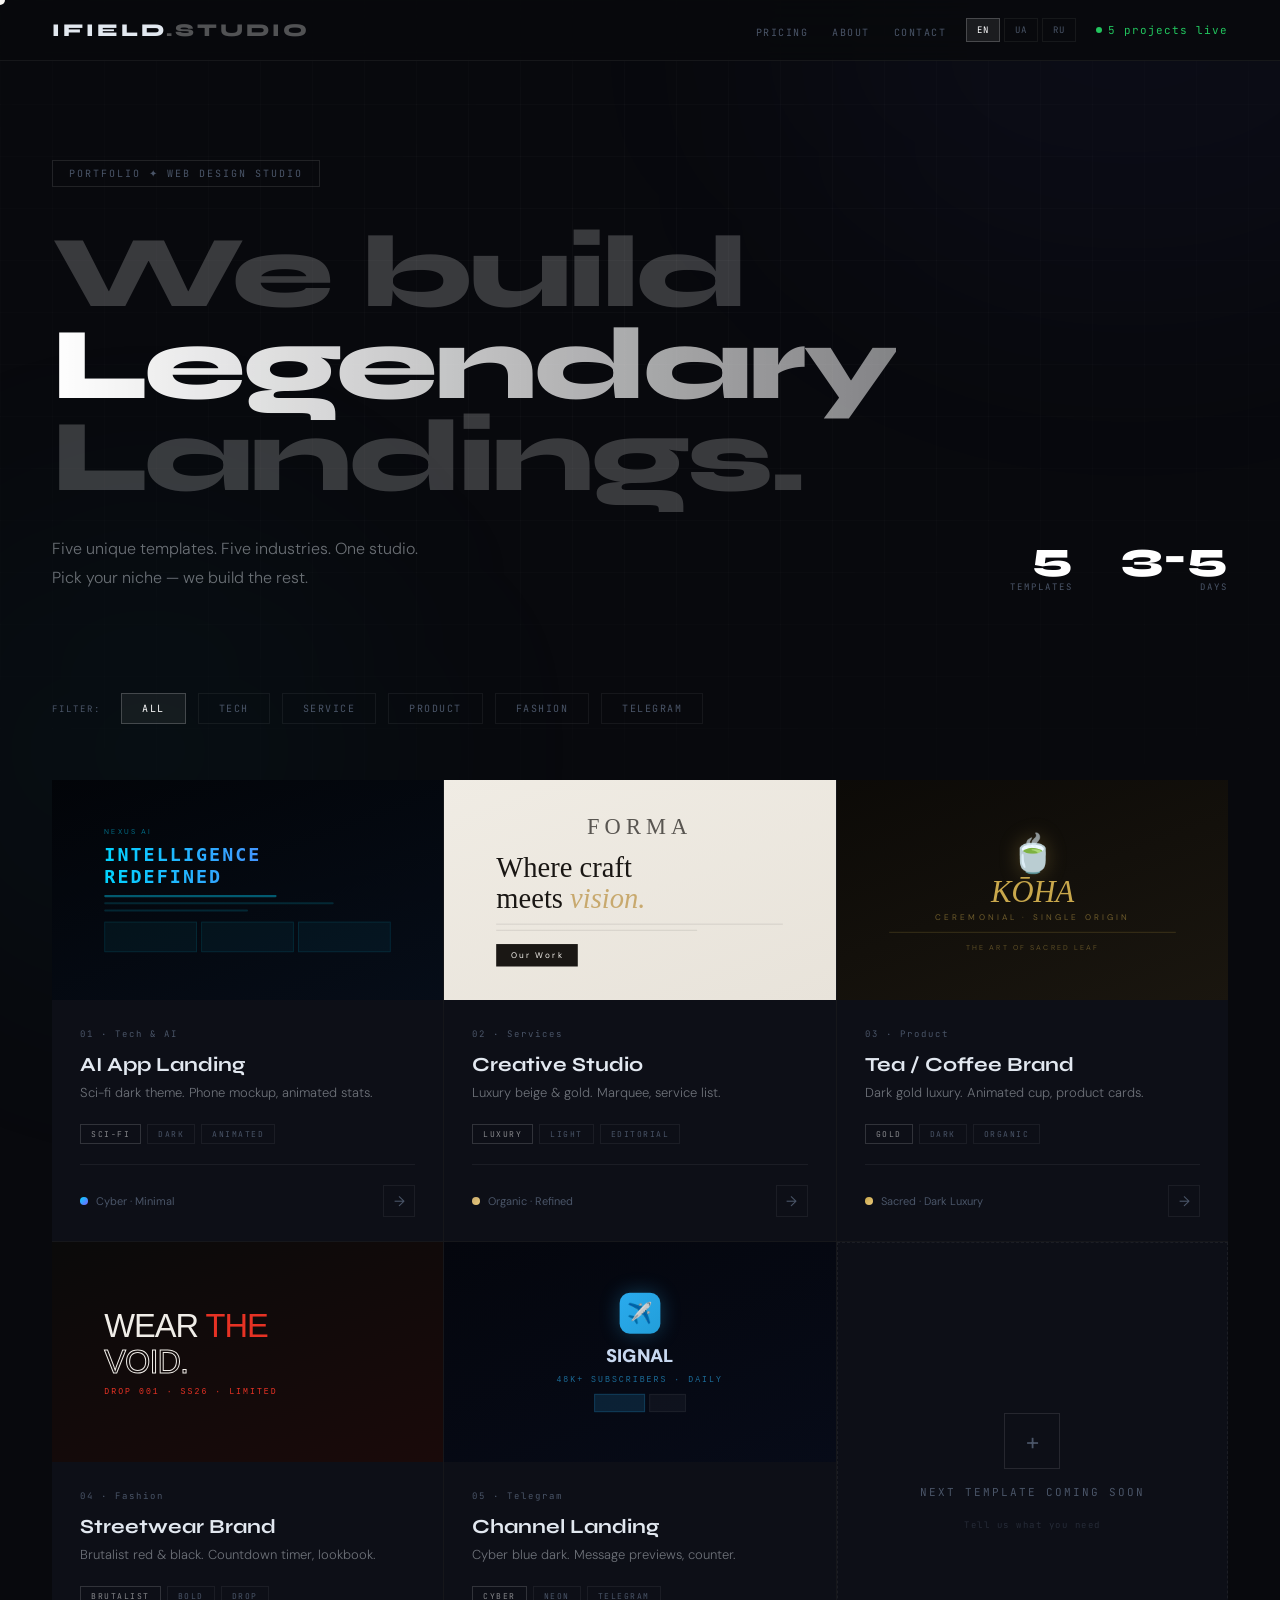
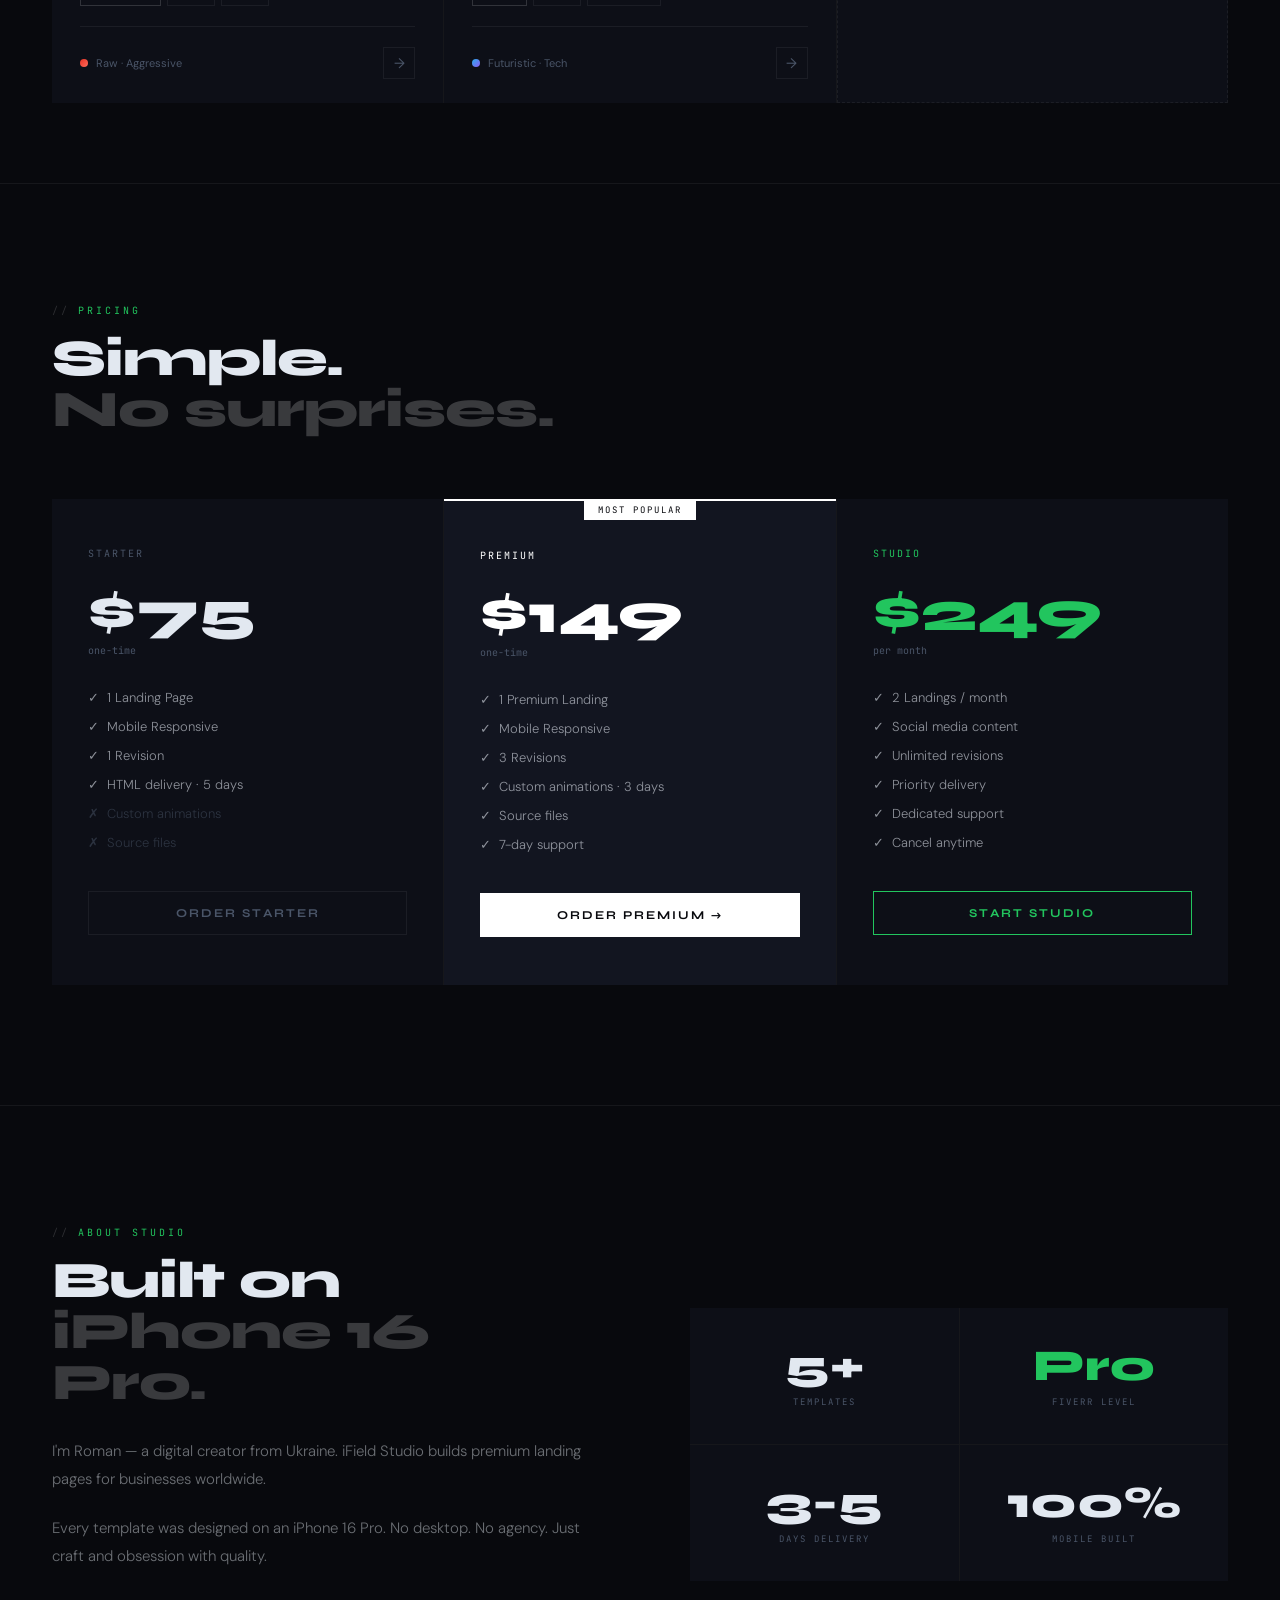
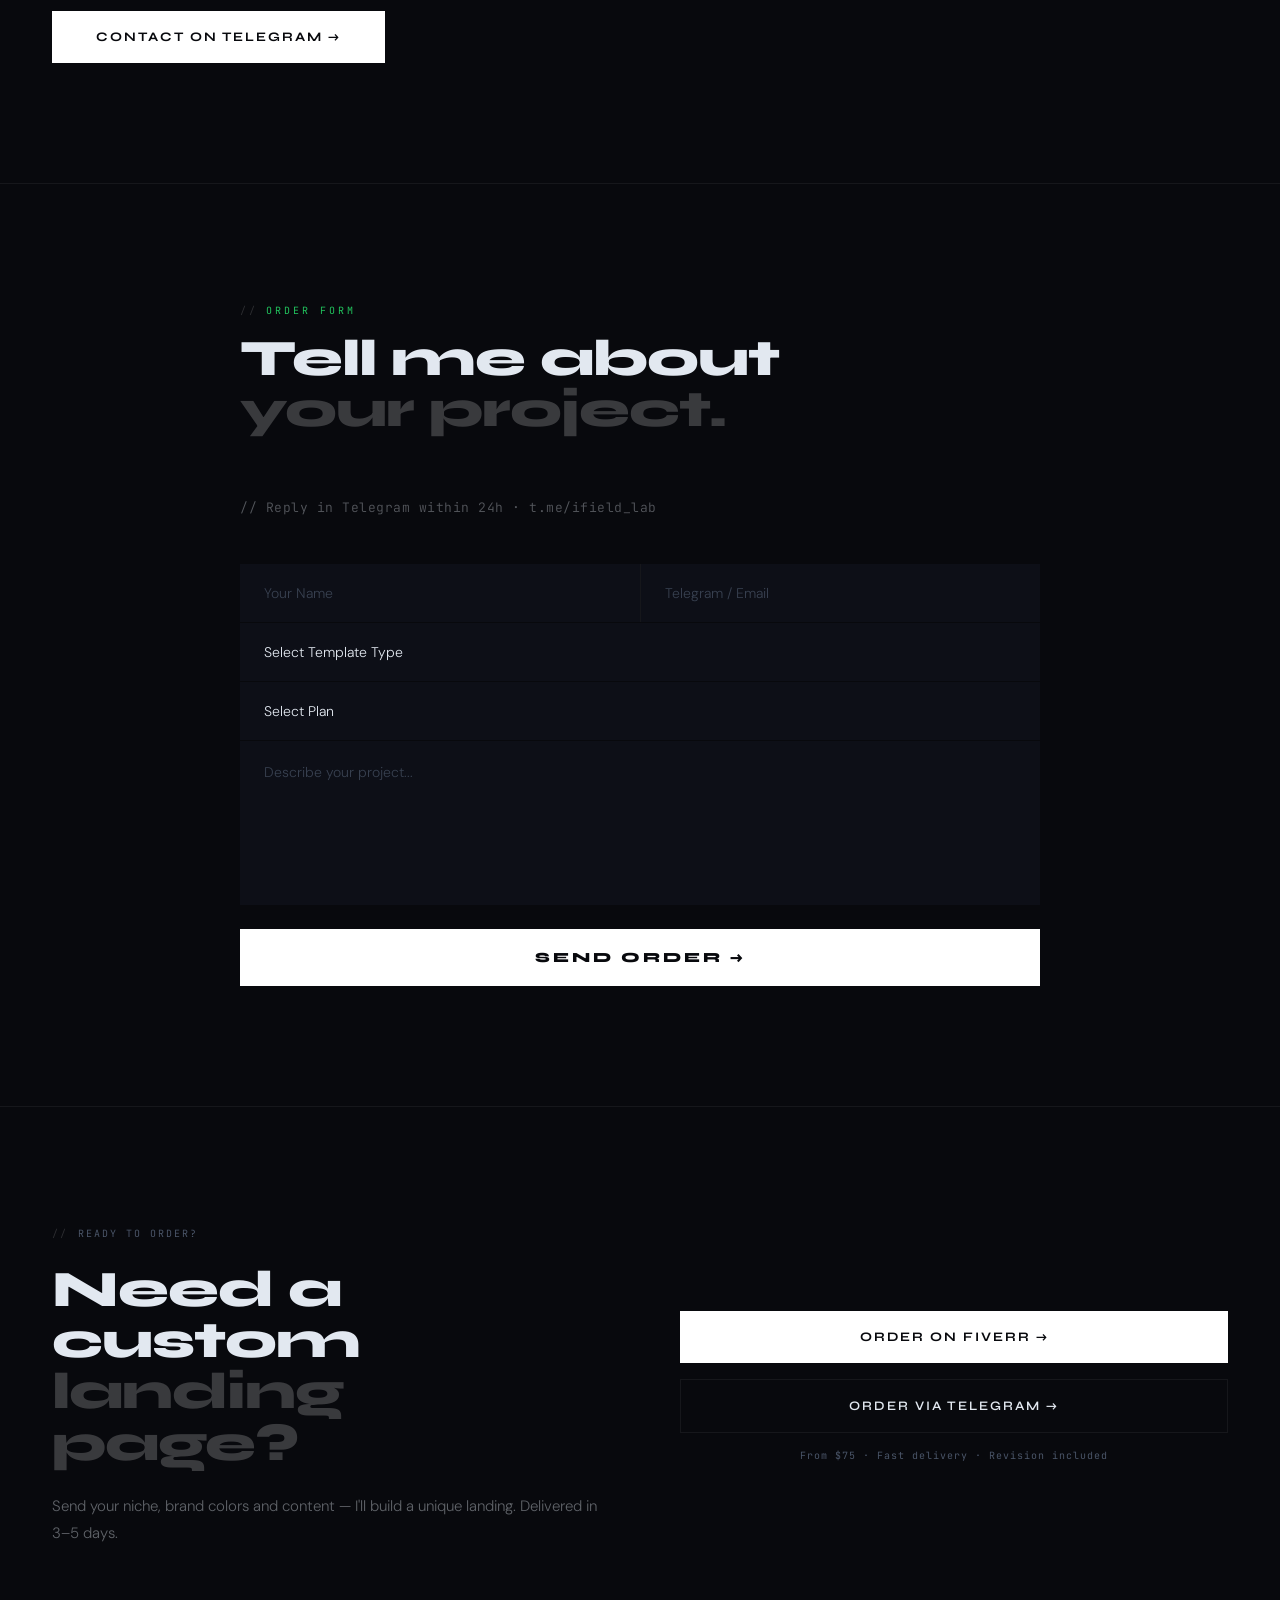
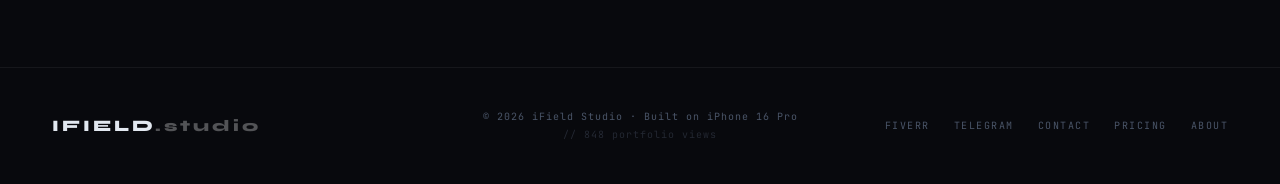
==== commit 853be611: "Update index.html" ====
--- a/index.html
+++ b/index.html
@@ -516,8 +516,8 @@
     <p class="bc-desc reveal" data-i18n="cta_desc">Send your niche, brand colors and content — I'll build a unique landing page. Delivered in 3–5 days.</p>
   </div>
   <div class="bc-right reveal">
-    <a href="https://t.me/ifield_lab" target="_blank" class="btn-main"><span data-i18n="cta_btn1">Order via Telegram →</span></a>
-    <a href="#contact" class="btn-sec" data-i18n="cta_btn2">Use Order Form</a>
+    <a href="http://www.fiverr.com/s/2KRdzKN" target="_blank" class="btn-main"><span>Order on Fiverr →</span></a>
+    <a href="https://t.me/ifield_lab" target="_blank" class="btn-sec" data-i18n="cta_btn1">Order via Telegram →</a>
     <div class="bc-note" data-i18n="cta_note">From $75 · Fast delivery · Revision included</div>
   </div>
 </div>
@@ -530,6 +530,7 @@
     <span style="color:rgba(74,85,104,.4)" id="viewCount"></span>
   </div>
   <div class="f-links">
+    <a href="http://www.fiverr.com/s/2KRdzKN" target="_blank">Fiverr</a>
     <a href="https://t.me/iField_studio" target="_blank">Telegram</a>
     <a href="https://t.me/ifield_lab" target="_blank">Contact</a>
     <a href="#pricing" data-i18n="nav_pricing">Pricing</a>
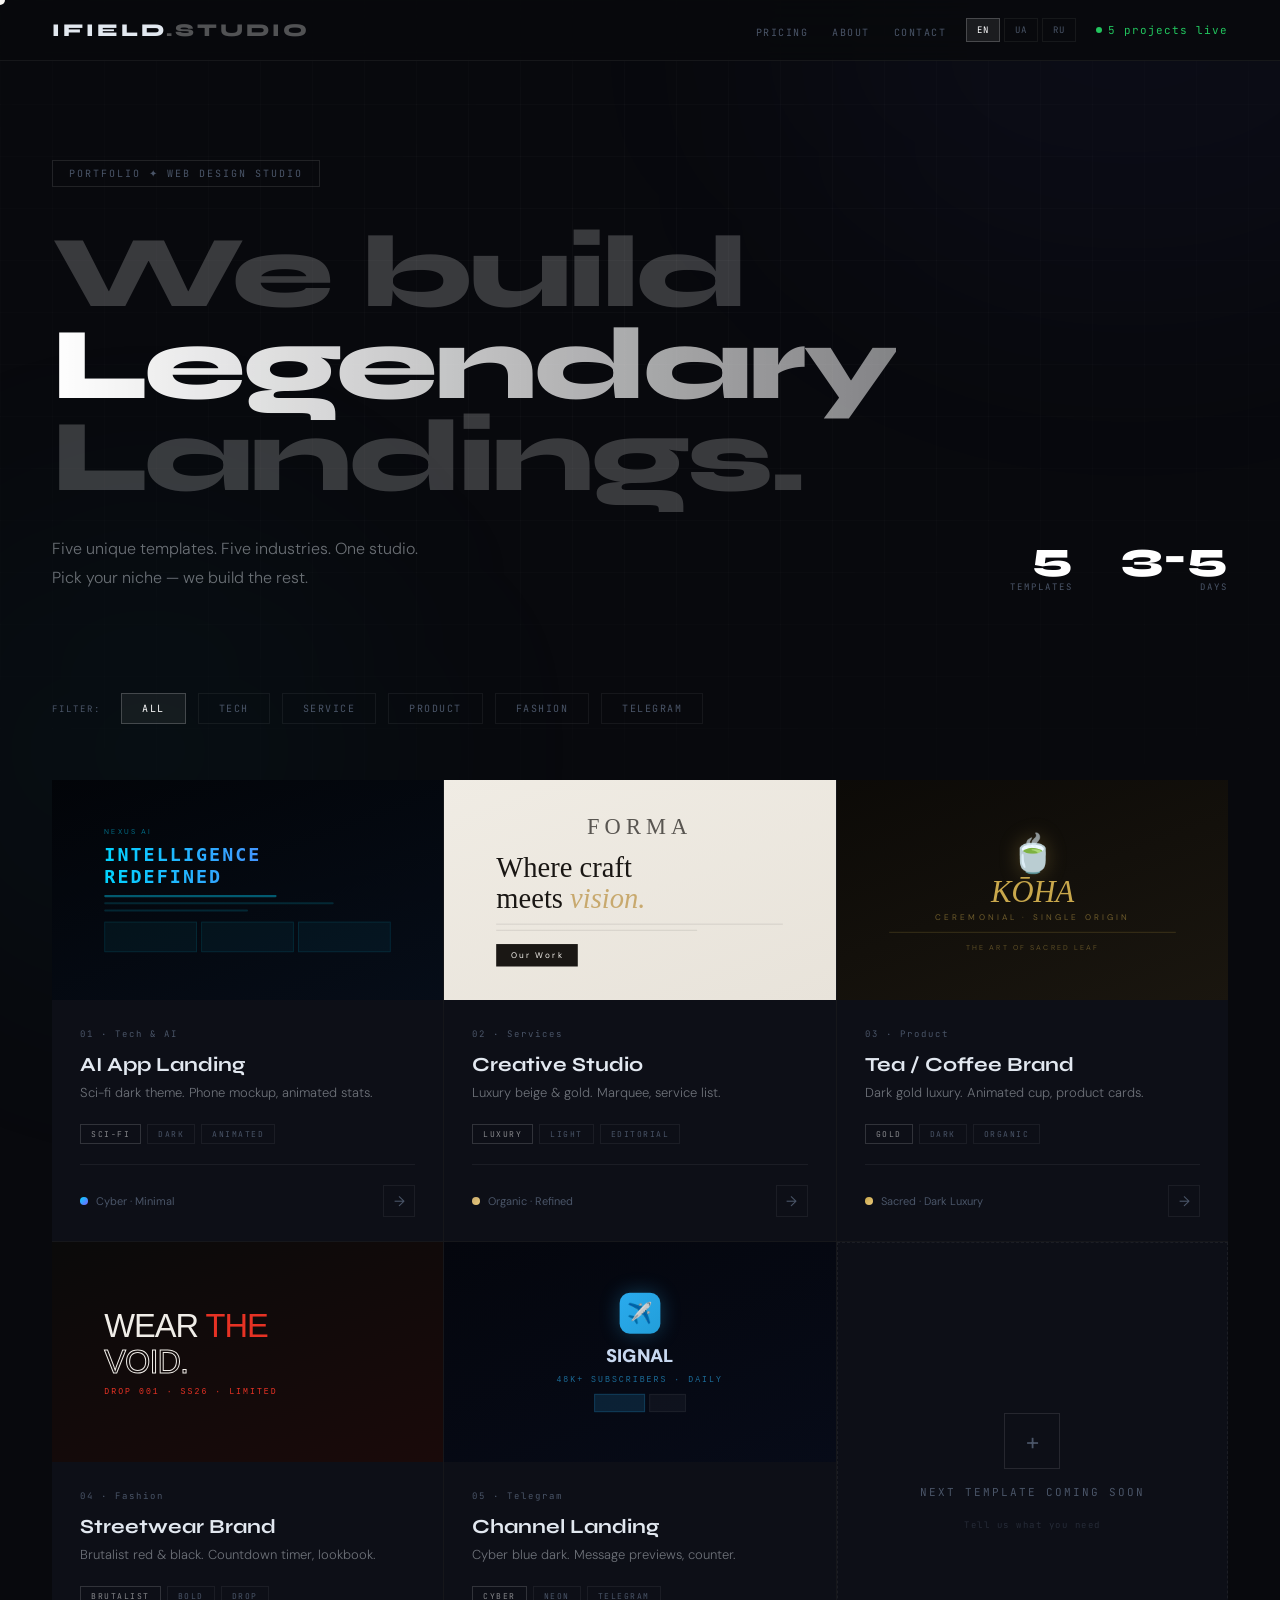
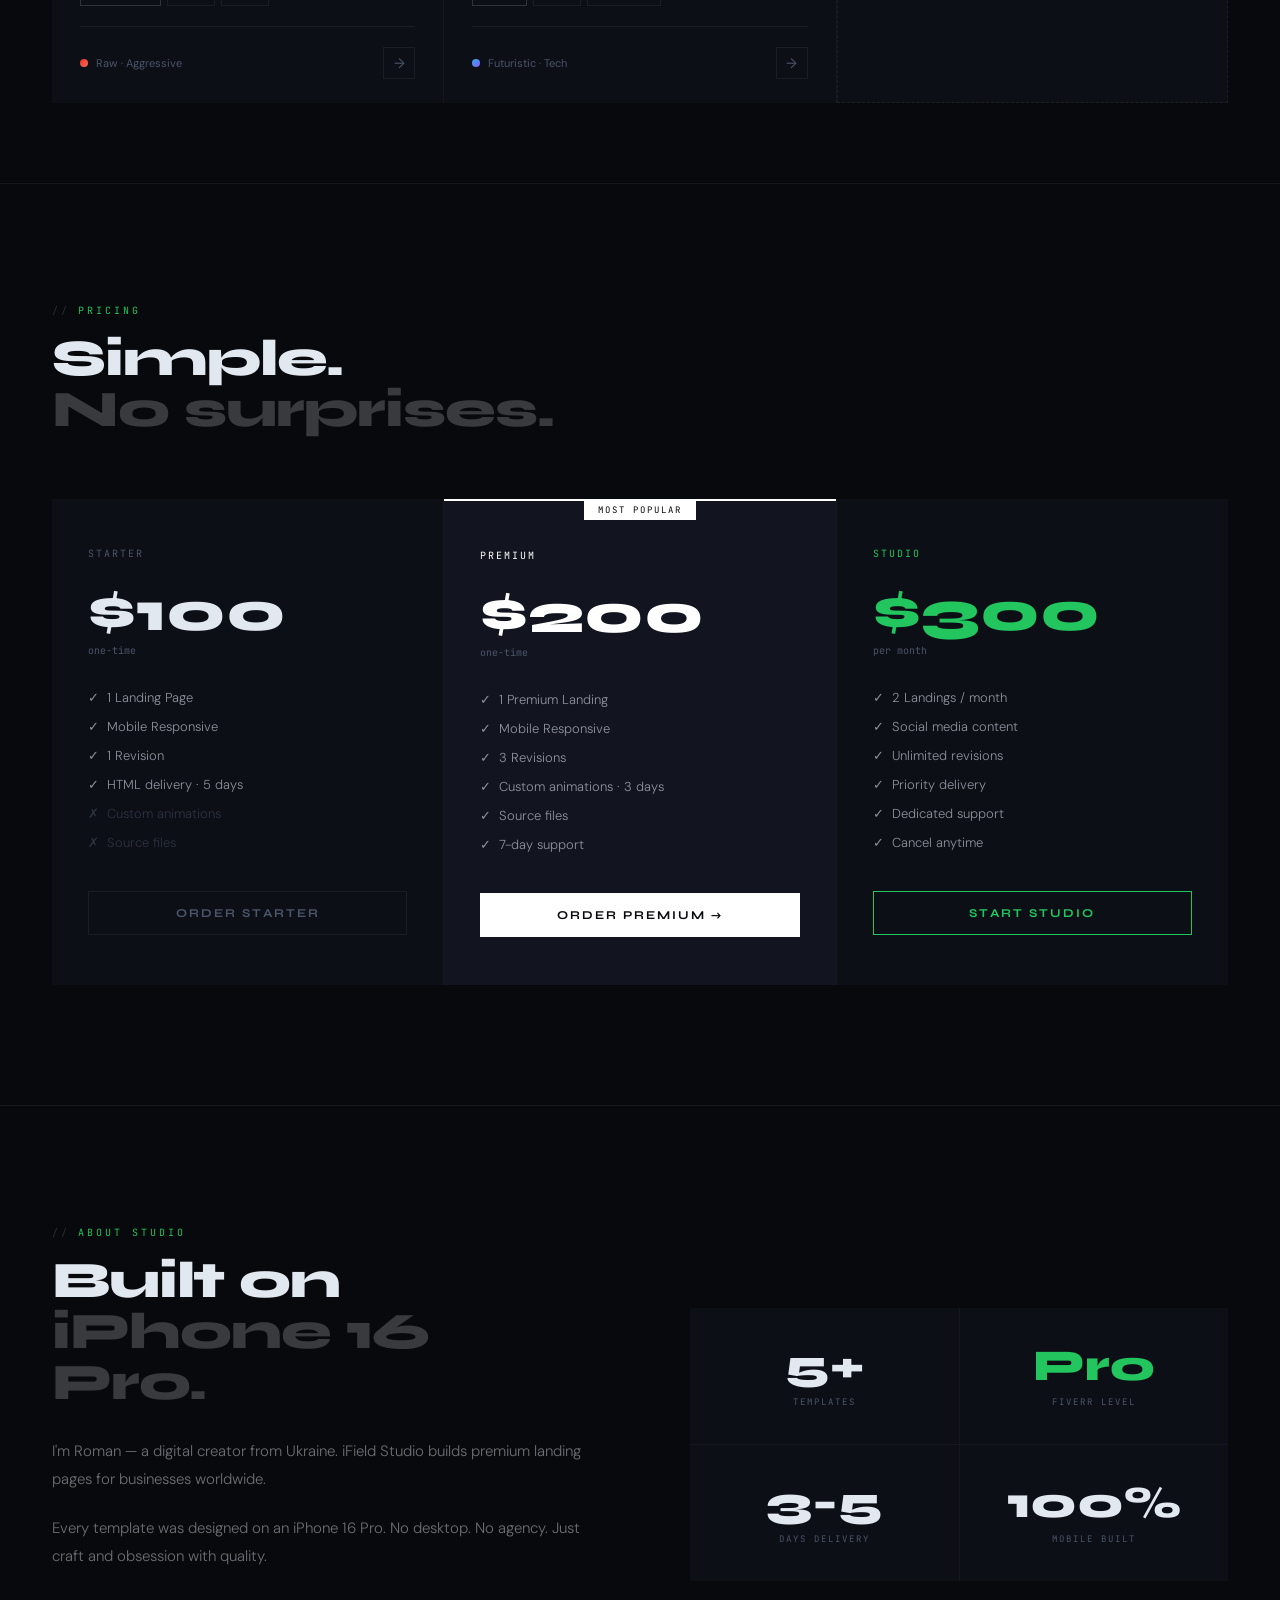
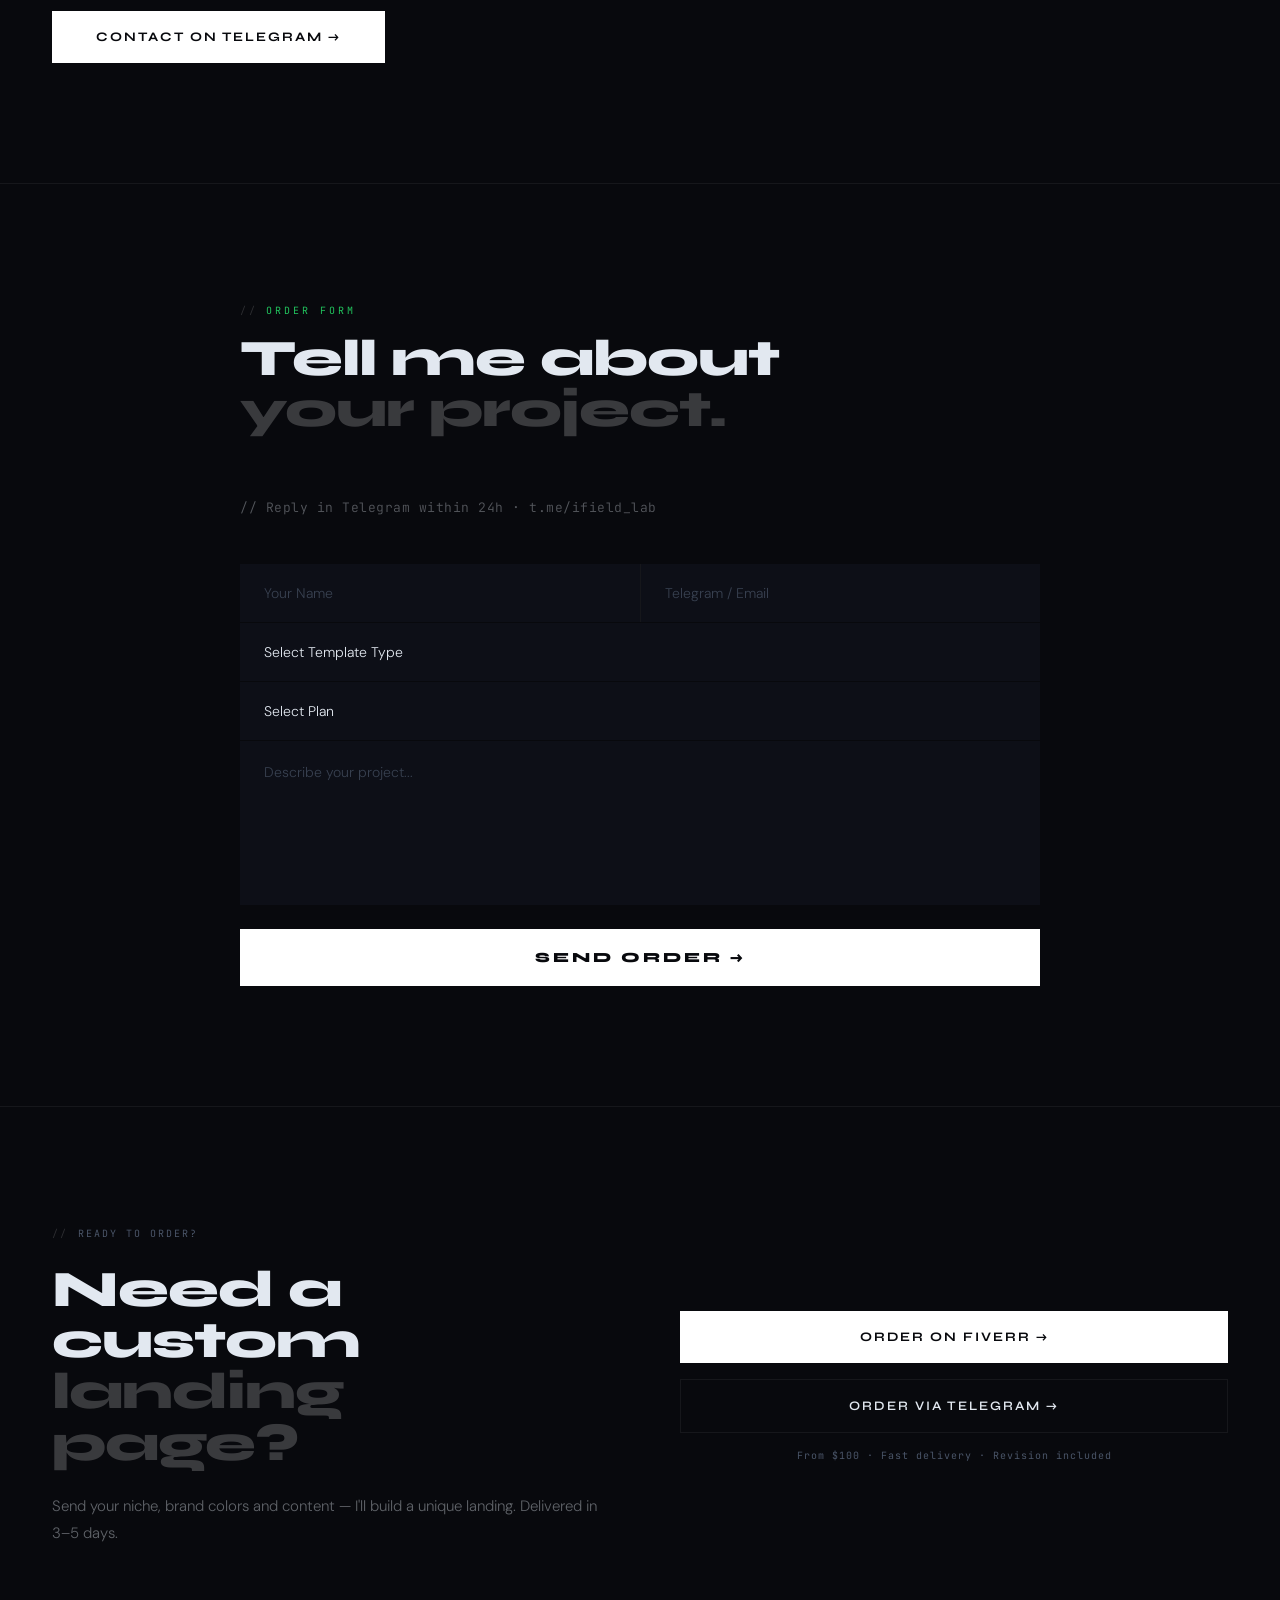
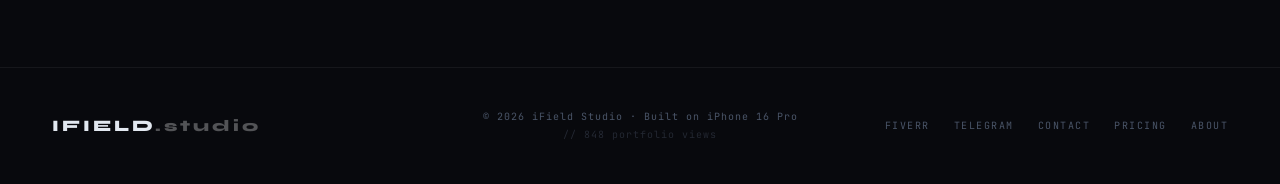
==== commit 7b579ce9: "Update index.html" ====
--- a/index.html
+++ b/index.html
@@ -36,7 +36,7 @@
 .nav-links{display:flex;gap:24px;list-style:none}
 .nav-links a{font-family:'JetBrains Mono',monospace;font-size:10px;letter-spacing:1.5px;text-transform:uppercase;color:var(--muted);text-decoration:none;transition:color .3s;cursor:none}
 .nav-links a:hover{color:white}
-.lang-sw{display:flex;gap:4px}
+.lang-sw{display:flex;gap:4px;flex-shrink:0}
 .lang-btn{font-family:'JetBrains Mono',monospace;font-size:9px;letter-spacing:1px;padding:5px 10px;background:transparent;border:1px solid var(--border);color:var(--muted);cursor:none;transition:all .2s}
 .lang-btn.active{background:rgba(255,255,255,.08);color:white;border-color:rgba(255,255,255,.2)}
 .nav-count{font-family:'JetBrains Mono',monospace;font-size:11px;letter-spacing:1px;color:var(--green);display:flex;align-items:center;gap:6px}
@@ -207,7 +207,7 @@
 /* RESPONSIVE */
 @media(max-width:1100px){.grid{grid-template-columns:repeat(2,1fr)}.price-grid{grid-template-columns:1fr}}
 @media(max-width:700px){
-  nav{padding:14px 20px}.nav-links{display:none}
+  nav{padding:14px 20px}.nav-links{display:none}.lang-sw{display:flex!important}
   .hero{padding:110px 20px 60px}.filter-bar{padding:0 20px 40px}
   .grid-wrap{padding:0 20px 60px}.grid{grid-template-columns:1fr}
   .section{padding:80px 20px}
@@ -389,7 +389,7 @@
 
     <div class="price-card">
       <div class="pc-tier" style="color:var(--muted)" data-i18n="plan1_name">STARTER</div>
-      <div class="pc-price">$75</div>
+      <div class="pc-price">$100</div>
       <div class="pc-per" data-i18n="plan_once">one-time</div>
       <div class="pc-items">
         <div class="pc-item">✓ <span data-i18n="p1_1">1 Landing Page</span></div>
@@ -405,7 +405,7 @@
     <div class="price-card featured">
       <div class="pc-badge" data-i18n="plan_popular">MOST POPULAR</div>
       <div class="pc-tier" style="color:white" data-i18n="plan2_name">PREMIUM</div>
-      <div class="pc-price" style="color:white">$149</div>
+      <div class="pc-price" style="color:white">$200</div>
       <div class="pc-per" data-i18n="plan_once">one-time</div>
       <div class="pc-items">
         <div class="pc-item">✓ <span data-i18n="p2_1">1 Premium Landing</span></div>
@@ -420,7 +420,7 @@
 
     <div class="price-card">
       <div class="pc-tier" style="color:var(--green)" data-i18n="plan3_name">STUDIO</div>
-      <div class="pc-price" style="color:var(--green)">$249</div>
+      <div class="pc-price" style="color:var(--green)">$300</div>
       <div class="pc-per" data-i18n="plan_month">per month</div>
       <div class="pc-items">
         <div class="pc-item">✓ <span data-i18n="p3_1">2 Landings / month</span></div>
@@ -493,9 +493,9 @@
       <div class="form-field">
         <select id="fp">
           <option value="" disabled selected data-i18n="sel_plan">Select Plan</option>
-          <option value="Starter — $75">Starter — $75</option>
-          <option value="Premium — $149">Premium — $149</option>
-          <option value="Studio — $249/mo">Studio — $249/mo</option>
+          <option value="Starter — $100">Starter — $100</option>
+          <option value="Premium — $200">Premium — $200</option>
+          <option value="Studio — $300/mo">Studio — $300/mo</option>
         </select>
       </div>
     </div>
@@ -518,7 +518,7 @@
   <div class="bc-right reveal">
     <a href="http://www.fiverr.com/s/2KRdzKN" target="_blank" class="btn-main"><span>Order on Fiverr →</span></a>
     <a href="https://t.me/ifield_lab" target="_blank" class="btn-sec" data-i18n="cta_btn1">Order via Telegram →</a>
-    <div class="bc-note" data-i18n="cta_note">From $75 · Fast delivery · Revision included</div>
+    <div class="bc-note" data-i18n="cta_note">From $100 · Fast delivery · Revision included</div>
   </div>
 </div>
 
@@ -577,7 +577,7 @@
     send_btn:'Send Order →',
     cta_tag:'Ready to order?',cta_h:'Need a custom<br><span>landing page?</span>',
     cta_desc:"Send your niche, brand colors and content — I'll build a unique landing. Delivered in 3–5 days.",
-    cta_btn1:'Order via Telegram →',cta_btn2:'Use Order Form',cta_note:'From $75 · Fast delivery · Revision included',
+    cta_btn1:'Order via Telegram →',cta_btn2:'Use Order Form',cta_note:'From $100 · Fast delivery · Revision included',
   },
   ua:{
     nav_pricing:'Ціни',nav_about:'Про нас',nav_contact:'Контакт',
@@ -611,7 +611,7 @@
     send_btn:'Надіслати замовлення →',
     cta_tag:'Готовий замовити?',cta_h:'Потрібен кастомний<br><span>лендінг?</span>',
     cta_desc:'Надішли нішу, кольори та контент — я збудую унікальний лендінг за 3–5 днів.',
-    cta_btn1:'Написати в Telegram →',cta_btn2:'Заповнити форму',cta_note:'Від $75 · Швидко · Правки включені',
+    cta_btn1:'Написати в Telegram →',cta_btn2:'Заповнити форму',cta_note:'Від $100 · Швидко · Правки включені',
   },
   ru:{
     nav_pricing:'Цены',nav_about:'О нас',nav_contact:'Контакт',
@@ -645,7 +645,7 @@
     send_btn:'Отправить заказ →',
     cta_tag:'Готов заказать?',cta_h:'Нужен кастомный<br><span>лендинг?</span>',
     cta_desc:'Пришли нишу, цвета и контент — я создам уникальный лендинг за 3–5 дней.',
-    cta_btn1:'Написать в Telegram →',cta_btn2:'Заполнить форму',cta_note:'От $75 · Быстро · Правки включены',
+    cta_btn1:'Написать в Telegram →',cta_btn2:'Заполнить форму',cta_note:'От $100 · Быстро · Правки включены',
   }
 };
 
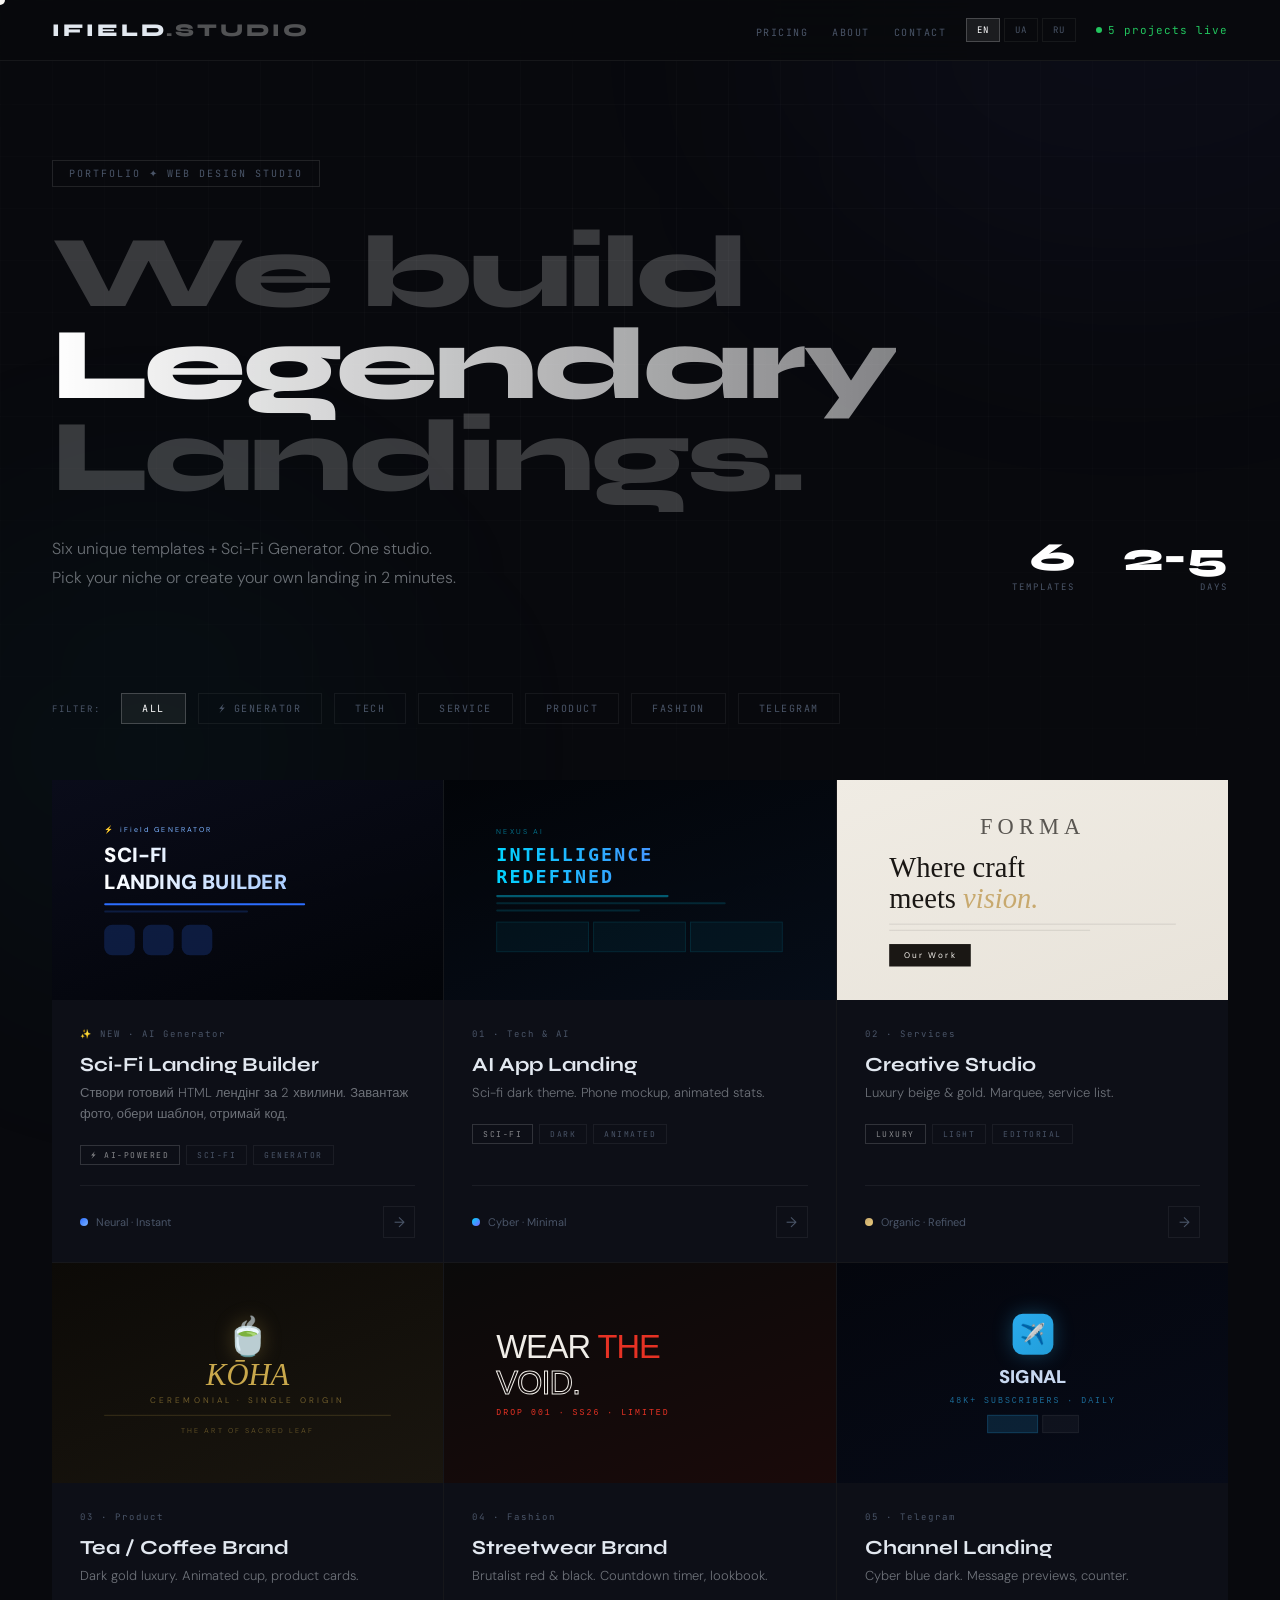
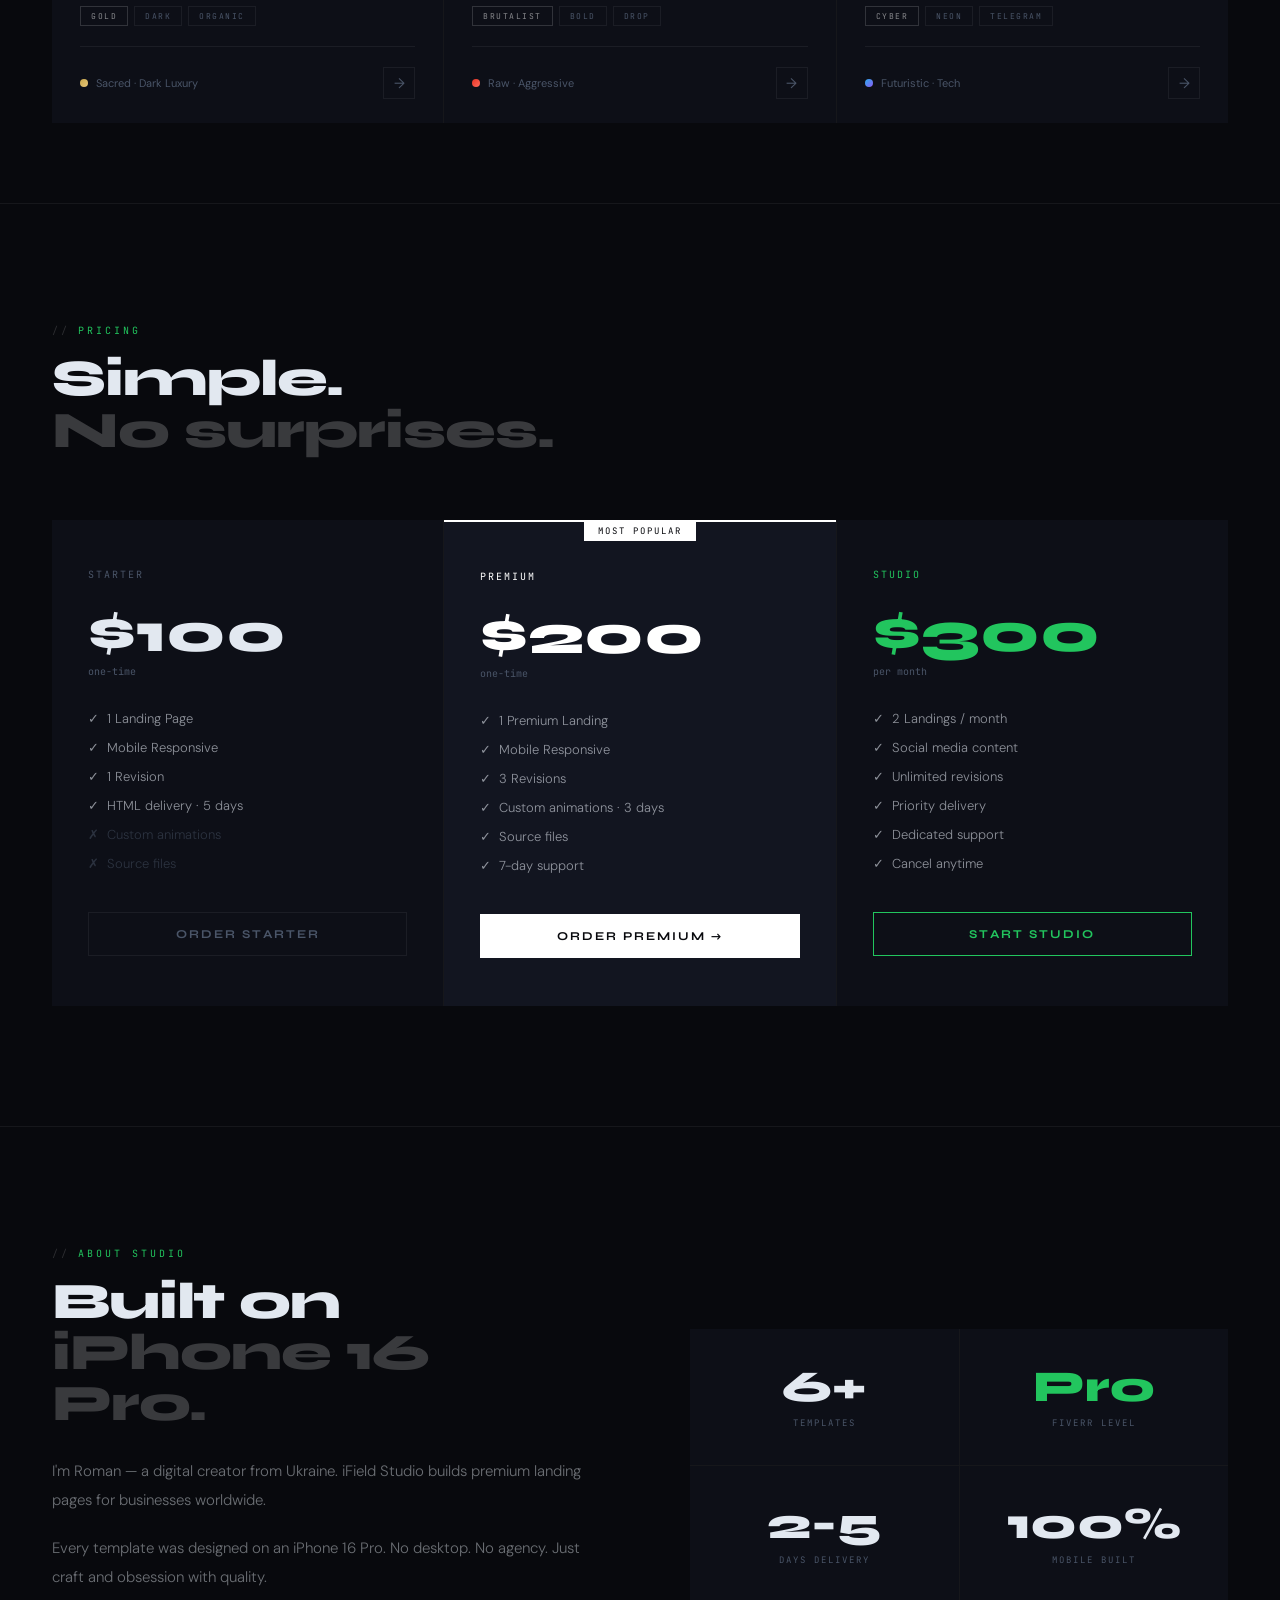
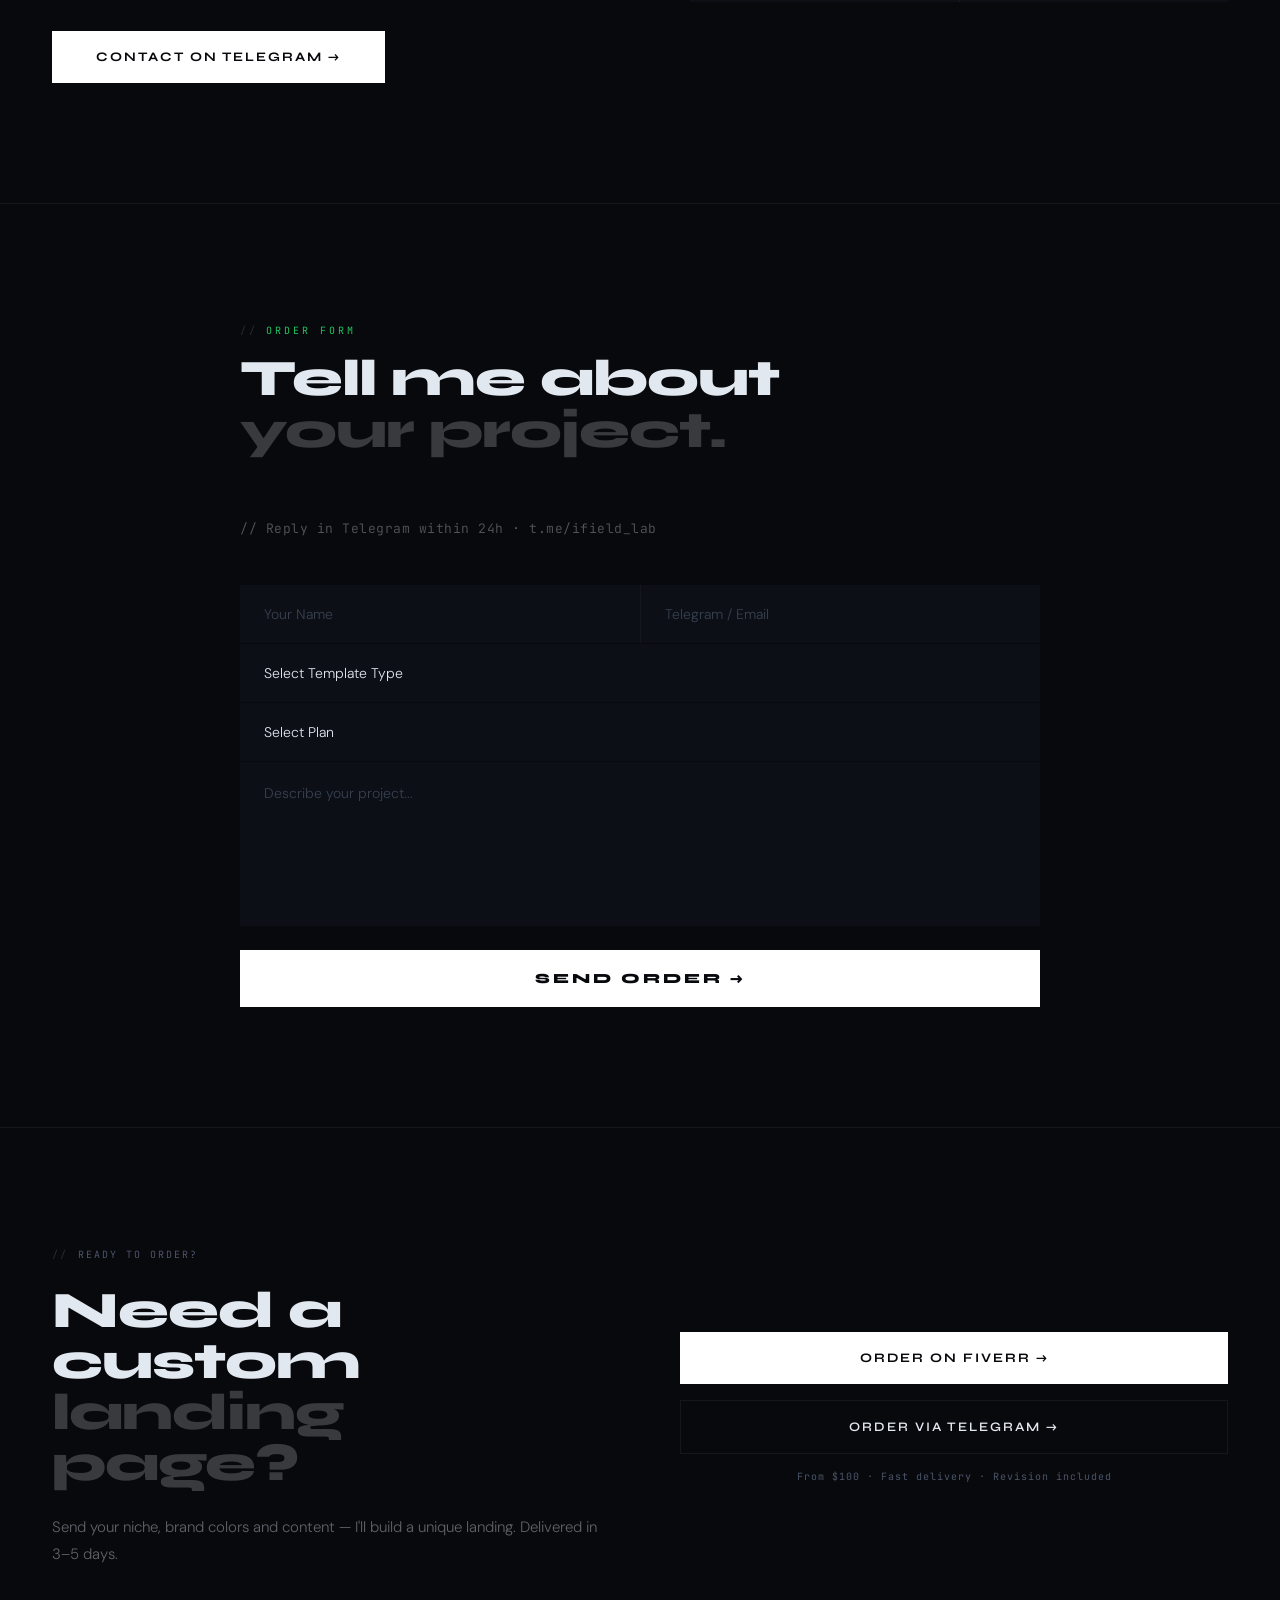
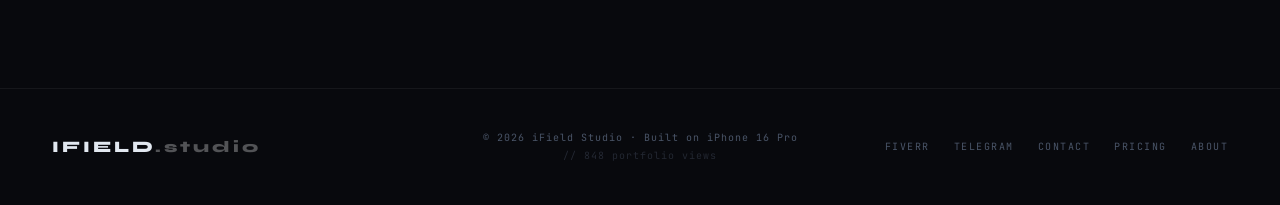
==== commit 90329c21: "Update index.html Add Sci-Fi Generator — create landing pages in 2 minutes  New tool: AI-powered l" ====
--- a/index.html
+++ b/index.html
@@ -3,8 +3,8 @@
 <head>
 <meta charset="UTF-8">
 <meta name="viewport" content="width=device-width, initial-scale=1.0">
-<title>iField Studio — Premium Landing Pages</title>
-<meta name="description" content="Premium landing pages built on iPhone 16 Pro. Fast delivery, unique design, 3 languages.">
+<title>iField Studio — Premium Landing Pages + Sci-Fi Generator</title>
+<meta name="description" content="Premium landing pages built on iPhone 16 Pro. Sci-Fi Generator — create your own landing in 2 minutes.">
 <link href="https://fonts.googleapis.com/css2?family=Syne:wght@400;600;700;800&family=DM+Sans:wght@300;400;500&family=JetBrains+Mono:wght@300;400&display=swap" rel="stylesheet">
 <style>
 :root{
@@ -75,6 +75,7 @@
 .card[data-theme="product"]::before{background:linear-gradient(90deg,#c9a84c,#e8c77a)}
 .card[data-theme="fashion"]::before{background:linear-gradient(90deg,#e63224,#ff6b5b)}
 .card[data-theme="telegram"]::before{background:linear-gradient(90deg,#2AABEE,#8b5cf6)}
+.card[data-theme="generator"]::before{background:linear-gradient(90deg,#2c6eff,#7bb2ff)}
 .card-preview{position:relative;height:220px;overflow:hidden;flex-shrink:0}
 .preview-screen{position:absolute;inset:0;transform:scale(1.02);transition:transform .6s cubic-bezier(.76,0,.24,1);display:flex;align-items:center;justify-content:center}
 .card:hover .preview-screen{transform:scale(1.06)}
@@ -83,6 +84,7 @@
 .prev-product{background:linear-gradient(160deg,#0c0a07,#1a160f)}
 .prev-fashion{background:linear-gradient(160deg,#0a0a0a,#1a0a0a)}
 .prev-telegram{background:linear-gradient(160deg,#04060d,#070b18)}
+.prev-generator{background:linear-gradient(160deg,#0a0c1a,#020408);border-bottom:1px solid rgba(44,110,255,.2)}
 .pui{width:80%;position:relative;padding:16px}
 .pui-tech .pui-title{font-family:'monospace';font-size:18px;font-weight:900;background:linear-gradient(90deg,#00d4ff,#7b61ff);-webkit-background-clip:text;-webkit-text-fill-color:transparent;background-clip:text;letter-spacing:2px;margin-bottom:8px}
 .pui-tech .pui-line{height:2px;border-radius:2px;margin-bottom:5px;background:rgba(0,212,255,.15)}
@@ -104,6 +106,12 @@
 .pui-telegram .pui-icon{width:40px;height:40px;background:linear-gradient(135deg,#2AABEE,#229ED9);border-radius:10px;margin:0 auto 10px;display:flex;align-items:center;justify-content:center;font-size:20px;box-shadow:0 0 20px rgba(42,171,238,.3)}
 .pui-telegram .pui-h{font-size:18px;font-weight:900;text-align:center;color:#c8d8f0;margin-bottom:6px}
 .pui-telegram .pui-sub{font-family:monospace;font-size:8px;letter-spacing:2px;color:rgba(42,171,238,.6);text-align:center}
+.pui-generator .pui-gen-badge{font-size:7px;letter-spacing:2px;color:#7bb2ff;margin-bottom:8px}
+.pui-generator .pui-title{font-size:20px;font-weight:900;background:linear-gradient(90deg,#fff,#7bb2ff);-webkit-background-clip:text;-webkit-text-fill-color:transparent;margin-bottom:8px}
+.pui-generator .pui-line{height:2px;border-radius:2px;margin-bottom:5px;background:rgba(44,110,255,.2)}
+.pui-generator .pui-line.acc{background:#2c6eff;width:70%}
+.pui-generator .pui-icons{display:flex;gap:8px;margin-top:12px}
+.pui-generator .pui-icon-box{width:30px;height:30px;background:rgba(44,110,255,.2);border-radius:8px}
 .card-overlay{position:absolute;inset:0;background:linear-gradient(180deg,transparent 40%,rgba(8,9,13,.9) 100%);opacity:0;transition:opacity .4s;display:flex;align-items:flex-end;justify-content:center;padding-bottom:20px}
 .card:hover .card-overlay{opacity:1}
 .view-btn{padding:10px 24px;background:white;color:var(--bg);font-family:'Syne',sans-serif;font-size:11px;font-weight:700;letter-spacing:2px;text-transform:uppercase;text-decoration:none;cursor:none;transform:translateY(10px);transition:transform .4s cubic-bezier(.34,1.56,.64,1)}
@@ -120,12 +128,6 @@
 .style-dot{width:8px;height:8px;border-radius:50%;flex-shrink:0}
 .card-arrow{width:32px;height:32px;border:1px solid var(--border);display:flex;align-items:center;justify-content:center;font-size:14px;color:var(--muted);transition:all .3s}
 .card:hover .card-arrow{background:white;color:var(--bg);border-color:white;transform:rotate(45deg)}
-.card-add{background:var(--surface);min-height:400px;display:flex;flex-direction:column;align-items:center;justify-content:center;gap:16px;cursor:none;transition:background .3s;border:1px dashed rgba(255,255,255,.06)}
-.card-add:hover{background:rgba(255,255,255,.02)}
-.add-icon{width:56px;height:56px;border:1px solid rgba(255,255,255,.1);display:flex;align-items:center;justify-content:center;font-size:24px;color:var(--muted);transition:all .3s}
-.card-add:hover .add-icon{border-color:rgba(255,255,255,.3);color:white;transform:rotate(90deg)}
-.add-text{font-family:'JetBrains Mono',monospace;font-size:11px;letter-spacing:2px;text-transform:uppercase;color:var(--muted);transition:color .3s;text-align:center}
-.card-add:hover .add-text{color:rgba(255,255,255,.5)}
 
 /* PRICING */
 .section{position:relative;z-index:1;padding:120px 52px;border-top:1px solid var(--border)}
@@ -255,10 +257,10 @@
     <span class="dim" data-i18n="hero_h1_3">Landings.</span>
   </h1>
   <div class="hero-row">
-    <p class="hero-desc" data-i18n="hero_desc">Five unique templates. Five industries. One studio.<br>Pick your niche — we build the rest.</p>
+    <p class="hero-desc" data-i18n="hero_desc">Five unique templates + Sci-Fi Generator. One studio.<br>Pick your niche or create your own landing in 2 minutes.</p>
     <div class="hero-meta">
-      <div><div class="hm-num">5</div><div class="hm-label" data-i18n="hero_templates">Templates</div></div>
-      <div><div class="hm-num">3-5</div><div class="hm-label" data-i18n="hero_days">Days</div></div>
+      <div><div class="hm-num">6</div><div class="hm-label" data-i18n="hero_templates">Templates</div></div>
+      <div><div class="hm-num">2-5</div><div class="hm-label" data-i18n="hero_days">Days</div></div>
     </div>
   </div>
 </div>
@@ -267,6 +269,7 @@
 <div class="filter-bar">
   <span class="fb-label" data-i18n="filter_label">Filter:</span>
   <button class="filter-btn active" data-f="all" data-i18n="filter_all">All</button>
+  <button class="filter-btn" data-f="generator">⚡ Generator</button>
   <button class="filter-btn" data-f="tech">Tech</button>
   <button class="filter-btn" data-f="service" data-i18n="filter_service">Service</button>
   <button class="filter-btn" data-f="product" data-i18n="filter_product">Product</button>
@@ -277,6 +280,45 @@
 <!-- CARDS -->
 <div class="grid-wrap">
 <div class="grid" id="grid">
+
+  <!-- ⚡ NEW: Sci-Fi GENERATOR CARD ⚡ -->
+  <div class="card reveal" data-theme="generator" data-cat="generator">
+    <div class="card-preview">
+      <div class="preview-screen prev-generator">
+        <div class="pui pui-generator">
+          <div class="pui-gen-badge">⚡ iField GENERATOR</div>
+          <div class="pui-title">SCI-FI<br>LANDING BUILDER</div>
+          <div class="pui-line acc"></div>
+          <div class="pui-line" style="width:50%"></div>
+          <div class="pui-icons">
+            <div class="pui-icon-box"></div>
+            <div class="pui-icon-box"></div>
+            <div class="pui-icon-box"></div>
+          </div>
+        </div>
+      </div>
+      <div class="card-overlay"><a href="ifield-generator.html" class="view-btn" target="_blank">✨ Try Generator →</a></div>
+    </div>
+    <div class="card-body">
+      <div>
+        <div class="card-num">✨ NEW · AI Generator</div>
+        <div class="card-title">Sci-Fi Landing Builder</div>
+        <p class="card-desc">Створи готовий HTML лендінг за 2 хвилини. Завантаж фото, обери шаблон, отримай код.</p>
+        <div class="card-tags">
+          <span class="tag acc">⚡ AI-Powered</span>
+          <span class="tag">Sci-Fi</span>
+          <span class="tag">Generator</span>
+        </div>
+      </div>
+      <div class="card-bottom">
+        <div class="card-style">
+          <div class="style-dot" style="background:linear-gradient(135deg,#2c6eff,#7bb2ff)"></div>
+          Neural · Instant
+        </div>
+        <div class="card-arrow">→</div>
+      </div>
+    </div>
+  </div>
 
   <div class="card reveal" data-theme="tech" data-cat="tech">
     <div class="card-preview">
@@ -369,12 +411,6 @@
       <div><div class="card-num">05 · Telegram</div><div class="card-title" data-i18n="card5_title">Channel Landing</div><p class="card-desc" data-i18n="card5_desc">Cyber blue dark. Message previews, subscriber counter, topic grid.</p><div class="card-tags"><span class="tag acc">Cyber</span><span class="tag">Neon</span><span class="tag">Telegram</span></div></div>
       <div class="card-bottom"><div class="card-style"><div class="style-dot" style="background:linear-gradient(135deg,#2AABEE,#8b5cf6)"></div>Futuristic · Tech</div><div class="card-arrow">→</div></div>
     </div>
-  </div>
-
-  <div class="card-add reveal" style="transition-delay:.25s">
-    <div class="add-icon">+</div>
-    <div class="add-text" data-i18n="add_text">Next template<br>coming soon</div>
-    <div style="font-family:'JetBrains Mono',monospace;font-size:9px;letter-spacing:1.5px;color:rgba(74,85,104,.4);margin-top:4px" data-i18n="add_sub">Tell us what you need</div>
   </div>
 
 </div>
@@ -455,9 +491,9 @@
       </div>
     </div>
     <div class="about-stats reveal">
-      <div class="as-box"><div class="as-num">5+</div><div class="as-label" data-i18n="ab1">Templates</div></div>
+      <div class="as-box"><div class="as-num">6+</div><div class="as-label" data-i18n="ab1">Templates</div></div>
       <div class="as-box"><div class="as-num" style="color:var(--green)">Pro</div><div class="as-label" data-i18n="ab2">Fiverr Level</div></div>
-      <div class="as-box"><div class="as-num">3-5</div><div class="as-label" data-i18n="ab3">Days Delivery</div></div>
+      <div class="as-box"><div class="as-num">2-5</div><div class="as-label" data-i18n="ab3">Days Delivery</div></div>
       <div class="as-box"><div class="as-num">100%</div><div class="as-label" data-i18n="ab4">Mobile Built</div></div>
     </div>
   </div>
@@ -485,6 +521,7 @@
           <option value="Product / E-shop">Product / E-shop</option>
           <option value="Fashion / Brand">Fashion / Brand</option>
           <option value="Telegram Channel">Telegram Channel</option>
+          <option value="Sci-Fi Generator">⚡ Sci-Fi Generator</option>
           <option value="Custom" data-i18n="sel_custom">Custom (other)</option>
         </select>
       </div>
@@ -539,9 +576,8 @@
 </footer>
 
 <script>
-// ── REAL DATA ──
-const TG_TOKEN = '8744880997:AAHCQ1D0EszIVboQxUjjIPniDUwsBesXdmo';
-const TG_CHAT  = '8066359330';
+// ── CONTACT ──
+const TG_USER = 'ifield_lab';
 
 // ── i18n ──
 const T = {
@@ -549,7 +585,7 @@
     nav_pricing:'Pricing',nav_about:'About',nav_contact:'Contact',
     hero_badge:'Portfolio ✦ Web Design Studio',
     hero_h1_1:'We build',hero_h1_2:'Legendary',hero_h1_3:'Landings.',
-    hero_desc:'Five unique templates. Five industries. One studio.<br>Pick your niche — we build the rest.',
+    hero_desc:'Six unique templates + Sci-Fi Generator. One studio.<br>Pick your niche or create your own landing in 2 minutes.',
     hero_templates:'Templates',hero_days:'Days',
     filter_label:'Filter:',filter_all:'All',filter_service:'Service',filter_product:'Product',
     view_live:'View Live →',
@@ -558,7 +594,6 @@
     card3_title:'Tea / Coffee Brand',card3_desc:'Dark gold luxury. Animated cup, product cards.',
     card4_title:'Streetwear Brand',card4_desc:'Brutalist red & black. Countdown timer, lookbook.',
     card5_title:'Channel Landing',card5_desc:'Cyber blue dark. Message previews, counter.',
-    add_text:'Next template\ncoming soon',add_sub:'Tell us what you need',
     pricing_label:'Pricing',pricing_h:'Simple.<br><span>No surprises.</span>',
     plan1_name:'STARTER',plan2_name:'PREMIUM',plan3_name:'STUDIO',
     plan_once:'one-time',plan_month:'per month',plan_popular:'MOST POPULAR',
@@ -583,7 +618,7 @@
     nav_pricing:'Ціни',nav_about:'Про нас',nav_contact:'Контакт',
     hero_badge:'Портфоліо ✦ Студія веб-дизайну',
     hero_h1_1:'Ми будуємо',hero_h1_2:'Легендарні',hero_h1_3:'Лендінги.',
-    hero_desc:'П\'ять унікальних шаблонів. П\'ять ніш. Одна студія.<br>Обери свою нішу — ми зробимо решту.',
+    hero_desc:'Шість шаблонів + Sci-Fi генератор. Одна студія.<br>Обери нішу або створи свій лендінг за 2 хвилини.',
     hero_templates:'Шаблони',hero_days:'Дні',
     filter_label:'Фільтр:',filter_all:'Всі',filter_service:'Сервіс',filter_product:'Продукт',
     view_live:'Переглянути →',
@@ -592,7 +627,6 @@
     card3_title:'Чай / Кава / Продукт',card3_desc:'Темна золота розкіш. Анімована чашка, картки товарів.',
     card4_title:'Streetwear бренд',card4_desc:'Брутальний червоно-чорний. Таймер, лукбук.',
     card5_title:'Telegram канал',card5_desc:'Кіберсиній темний. Превью постів, лічильник.',
-    add_text:'Наступний шаблон\nвже незабаром',add_sub:'Скажи що тобі потрібно',
     pricing_label:'Ціни',pricing_h:'Просто.<br><span>Без сюрпризів.</span>',
     plan1_name:'СТАРТЕР',plan2_name:'ПРЕМІУМ',plan3_name:'СТУДІЯ',
     plan_once:'разово',plan_month:'на місяць',plan_popular:'НАЙПОПУЛЯРНІШИЙ',
@@ -617,7 +651,7 @@
     nav_pricing:'Цены',nav_about:'О нас',nav_contact:'Контакт',
     hero_badge:'Портфолио ✦ Студия веб-дизайна',
     hero_h1_1:'Мы строим',hero_h1_2:'Легендарные',hero_h1_3:'Лендинги.',
-    hero_desc:'Пять уникальных шаблонов. Пять ниш. Одна студия.<br>Выбери нишу — мы сделаем остальное.',
+    hero_desc:'Шесть шаблонов + Sci-Fi генератор. Одна студия.<br>Выбери нишу или создай свой лендинг за 2 минуты.',
     hero_templates:'Шаблоны',hero_days:'Дни',
     filter_label:'Фильтр:',filter_all:'Все',filter_service:'Сервис',filter_product:'Продукт',
     view_live:'Смотреть →',
@@ -626,7 +660,6 @@
     card3_title:'Чай / Кофе / Продукт',card3_desc:'Тёмная золотая роскошь. Анимированная чашка.',
     card4_title:'Streetwear бренд',card4_desc:'Брутальный красно-чёрный. Таймер, лукбук.',
     card5_title:'Telegram канал',card5_desc:'Кибер-синий тёмный. Превью постов, счётчик.',
-    add_text:'Следующий шаблон\nскоро',add_sub:'Скажи что тебе нужно',
     pricing_label:'Цены',pricing_h:'Просто.<br><span>Без сюрпризов.</span>',
     plan1_name:'СТАРТЕР',plan2_name:'ПРЕМИУМ',plan3_name:'СТУДИЯ',
     plan_once:'разово',plan_month:'в месяц',plan_popular:'САМЫЙ ПОПУЛЯРНЫЙ',
@@ -663,7 +696,6 @@
   document.querySelectorAll('[data-ph-'+l+']').forEach(el => {
     el.placeholder = el.dataset['ph'+l.charAt(0).toUpperCase()+l.slice(1)] || el.dataset['ph'+l];
   });
-  // Update placeholders manually
   const phMap = {fn:{en:'Your Name',ua:"Ваше ім'я",ru:'Ваше имя'}, fc:{en:'Telegram / Email',ua:'Telegram / Email',ru:'Telegram / Email'}, fm:{en:'Describe your project...',ua:'Опишіть ваш проект...',ru:'Опишите ваш проект...'}};
   Object.keys(phMap).forEach(id => { const el = document.getElementById(id); if(el) el.placeholder = phMap[id][l]; });
 }
@@ -691,36 +723,22 @@
   document.getElementById('btnTxt').textContent = '...';
   btn.disabled = true;
 
-  const text = `🚀 NEW ORDER — iField Studio\n\n👤 ${name}\n📬 ${contact}\n🎨 ${type}\n💰 ${plan}\n\n📝 ${msg}\n\n🌐 i-field.github.io/ifield-studio\n⏰ ${new Date().toLocaleString('uk-UA')}`;
-
-  try {
-    const r = await fetch(`https://api.telegram.org/bot${TG_TOKEN}/sendMessage`,{
-      method:'POST',
-      headers:{'Content-Type':'application/json'},
-      body:JSON.stringify({chat_id:TG_CHAT, text})
-    });
-    const d = await r.json();
-    if(d.ok){
-      status.style.display='block';
-      status.style.background='rgba(34,197,94,.08)';
-      status.style.color='#22c55e';
-      status.style.border='1px solid rgba(34,197,94,.2)';
-      status.textContent='✓ Sent! I will reply within 24 hours via Telegram.';
-      document.getElementById('fn').value='';
-      document.getElementById('fc').value='';
-      document.getElementById('ft').value='';
-      document.getElementById('fp').value='';
-      document.getElementById('fm').value='';
-    } else {
-      throw new Error();
-    }
-  } catch(e){
-    status.style.display='block';
-    status.style.background='rgba(239,68,68,.08)';
-    status.style.color='#ef4444';
-    status.style.border='1px solid rgba(239,68,68,.2)';
-    status.textContent='// Error. Write directly: t.me/ifield_lab';
-  }
+  const text = encodeURIComponent(`🚀 NEW ORDER — iField Studio\n\n👤 ${name}\n📬 ${contact}\n🎨 ${type}\n💰 ${plan}\n\n📝 ${msg}`);
+  
+  window.open(`https://t.me/${TG_USER}?text=${text}`, '_blank');
+  
+  status.style.display='block';
+  status.style.background='rgba(34,197,94,.08)';
+  status.style.color='#22c55e';
+  status.style.border='1px solid rgba(34,197,94,.2)';
+  status.textContent='✓ Opening Telegram... Complete your order there.';
+  
+  document.getElementById('fn').value='';
+  document.getElementById('fc').value='';
+  document.getElementById('ft').value='';
+  document.getElementById('fp').value='';
+  document.getElementById('fm').value='';
+  
   document.getElementById('btnTxt').textContent = T[curLang].send_btn;
   btn.disabled = false;
 }
@@ -759,7 +777,7 @@
 document.querySelectorAll('.card[data-theme]').forEach(card=>{
   card.addEventListener('click',e=>{
     if(e.target.classList.contains('view-btn'))return;
-    const map={tech:'iphone-landing.html',service:'service-landing.html',product:'tea-landing.html',fashion:'fashion-landing.html',telegram:'telegram-landing.html'};
+    const map={tech:'iphone-landing.html',service:'service-landing.html',product:'tea-landing.html',fashion:'fashion-landing.html',telegram:'telegram-landing.html',generator:'ifield-generator.html'};
     const url=map[card.dataset.theme];
     if(url)window.open(url,'_blank');
   });
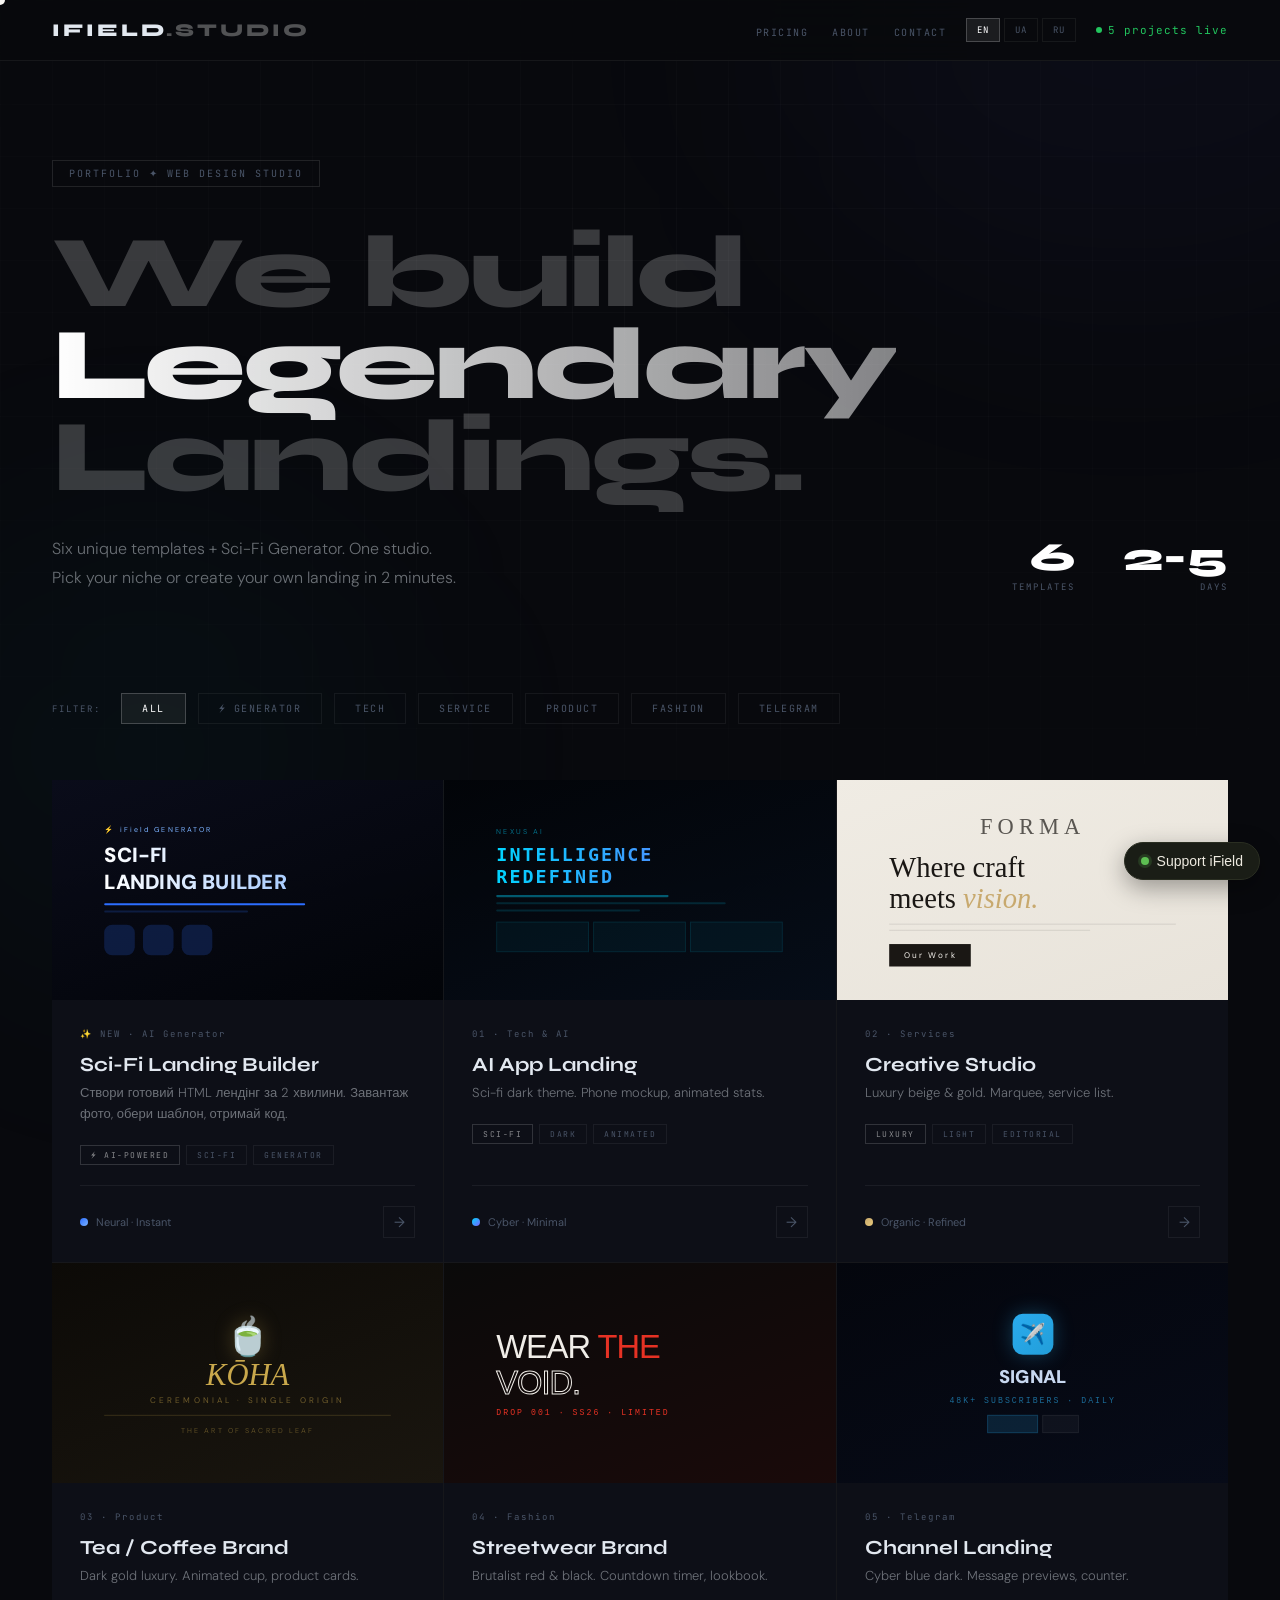
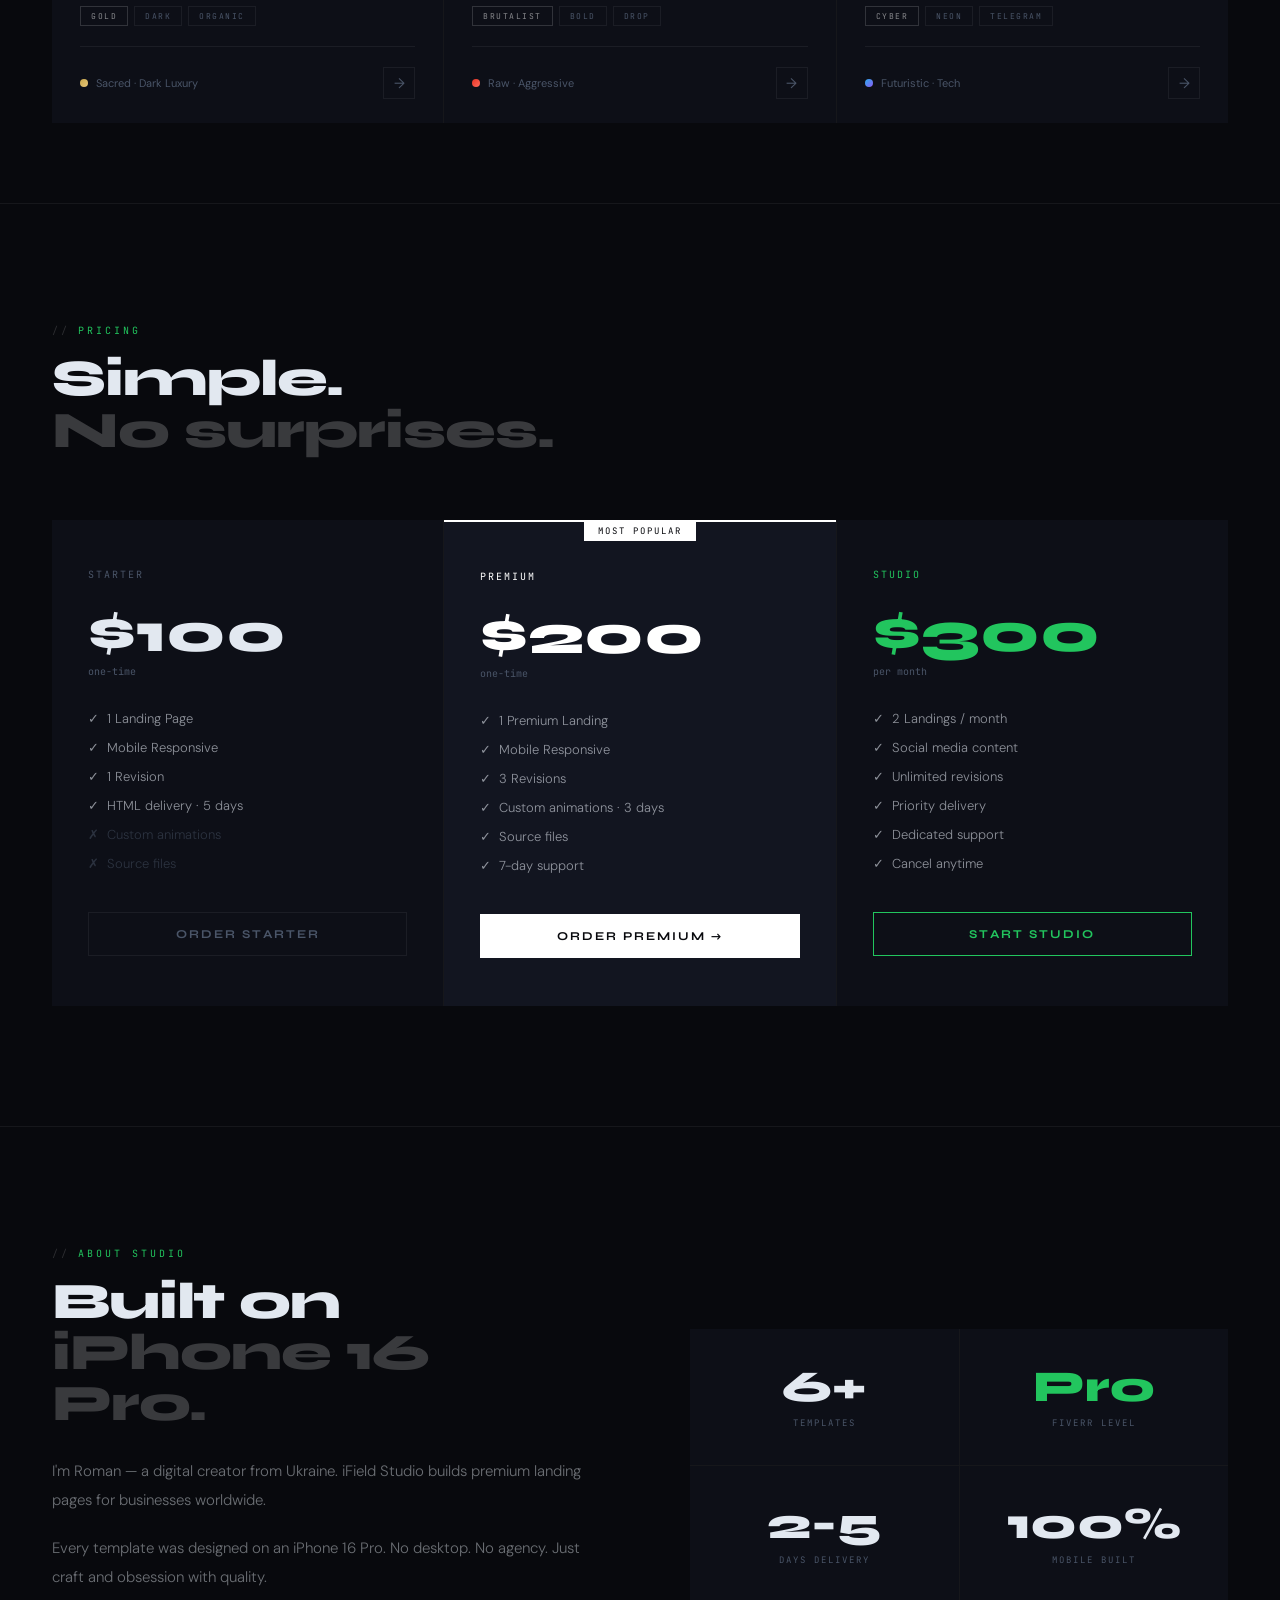
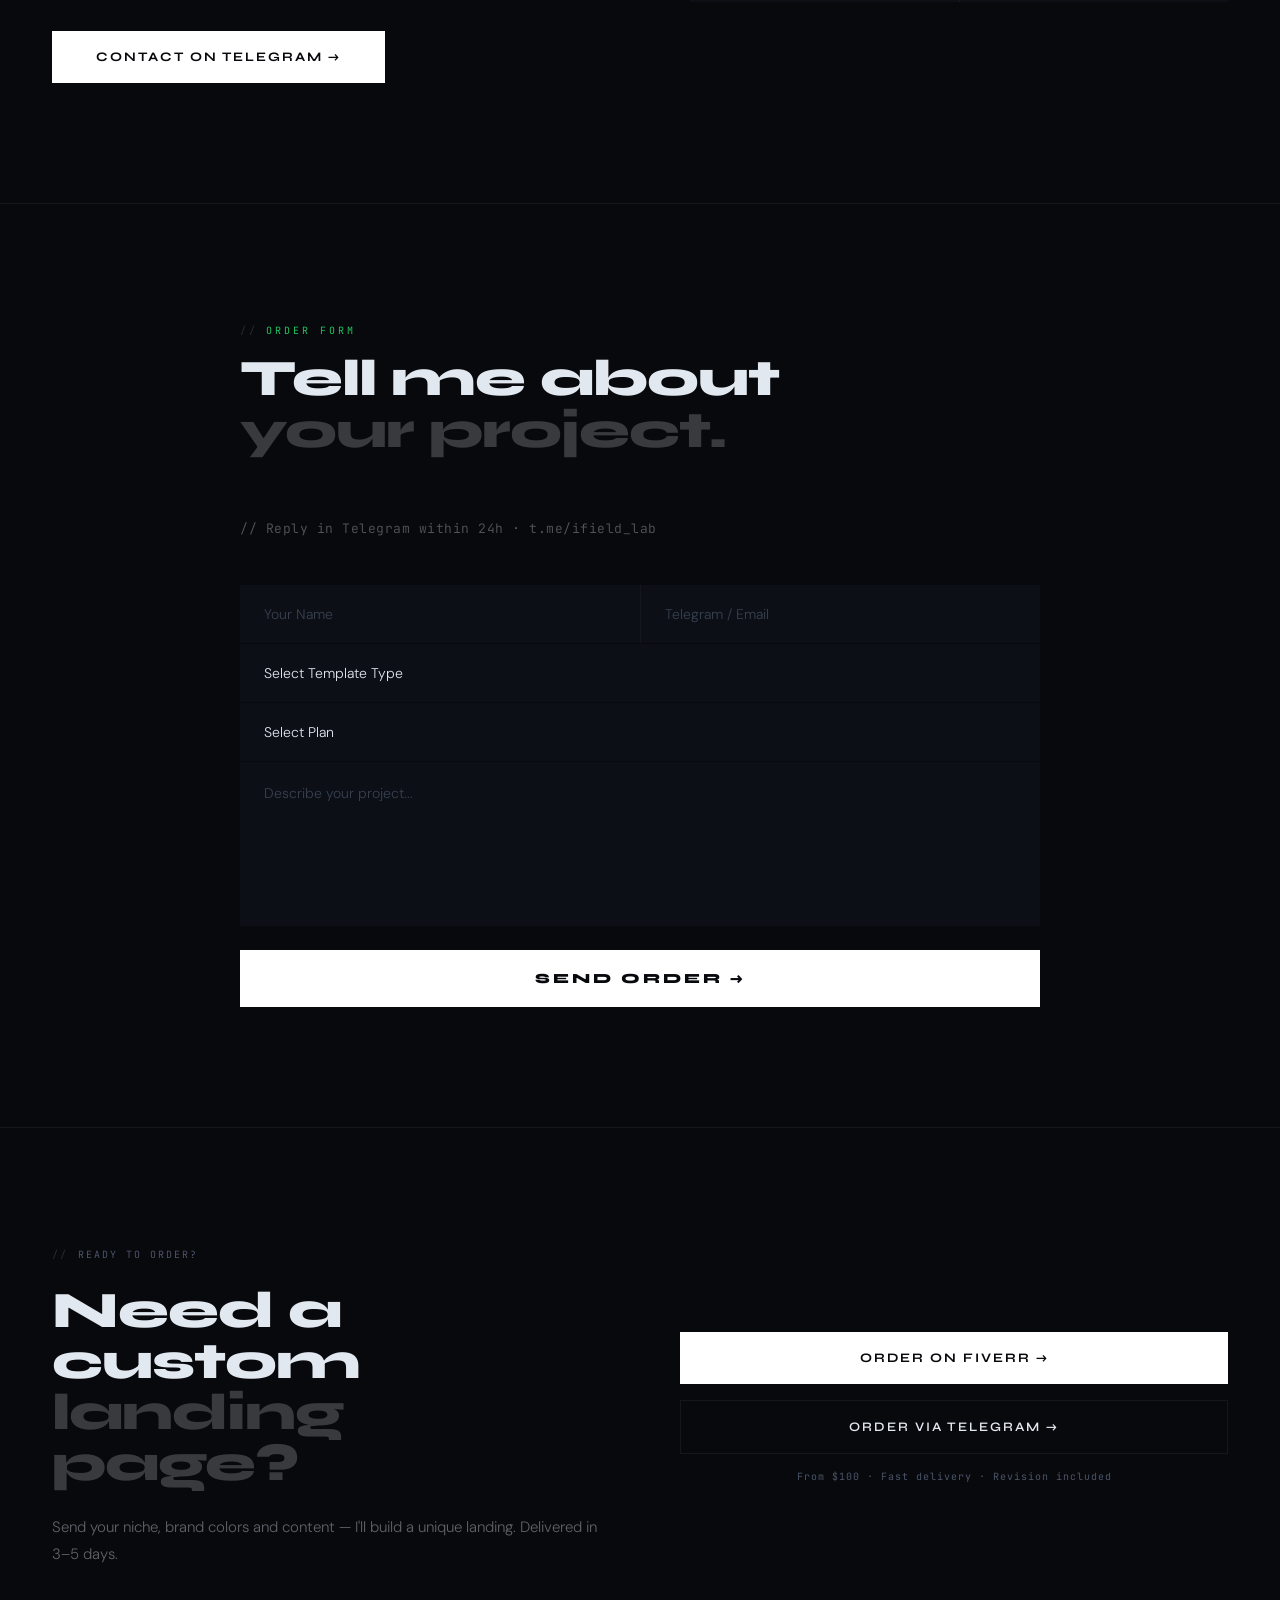
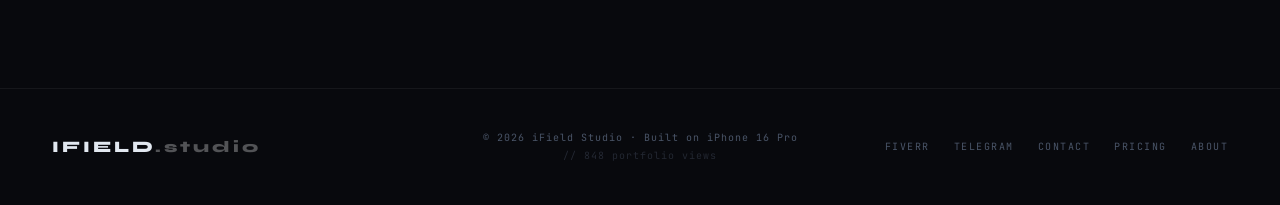
==== commit c5b57bd8: "Add stylesheet and scripts to index.html Add support widget" ====
--- a/index.html
+++ b/index.html
@@ -783,5 +783,8 @@
   });
 });
 </script>
+  <link rel="stylesheet" href="widget.css">
+<script src="config.js"></script>
+<script src="widget.js"></script>
 </body>
 </html>
--- a/widget.css
+++ b/widget.css
@@ -0,0 +1,65 @@
+.ifw-root {
+  --ifw-bg: #12140F;
+  --ifw-card: #1A1D16;
+  --ifw-line: #2A2E22;
+  --ifw-text: #EDEAE0;
+  --ifw-muted: #9B9A8C;
+  --ifw-moss: #7A9B6B;
+  --ifw-moss-strong: #5DBE52;
+  --ifw-amber: #C98A4B;
+  font-family: -apple-system, BlinkMacSystemFont, "Segoe UI", Roboto, sans-serif;
+  position: fixed;
+  z-index: 999999;
+  bottom: 20px;
+  right: 20px;
+}
+.ifw-root * { box-sizing: border-box; }
+.ifw-pill {
+  display: flex; align-items: center; gap: 8px;
+  background: var(--ifw-card); border: 1px solid var(--ifw-line);
+  color: var(--ifw-text); padding: 10px 16px; border-radius: 999px;
+  cursor: pointer; box-shadow: 0 8px 24px rgba(0,0,0,0.35);
+  font-size: 14px; transition: transform .15s ease, border-color .15s ease;
+}
+.ifw-pill:hover { transform: translateY(-2px); border-color: var(--ifw-moss); }
+.ifw-pill-dot {
+  width: 8px; height: 8px; border-radius: 50%;
+  background: var(--ifw-moss-strong); box-shadow: 0 0 0 3px rgba(93,190,82,0.18);
+}
+.ifw-panel {
+  display: none; position: absolute; bottom: 56px; right: 0; width: 280px;
+  background: var(--ifw-card); border: 1px solid var(--ifw-line); border-radius: 14px;
+  padding: 18px; box-shadow: 0 16px 40px rgba(0,0,0,0.45); color: var(--ifw-text);
+}
+.ifw-panel.ifw-open { display: block; }
+.ifw-panel-header { display: flex; align-items: center; gap: 10px; margin-bottom: 10px; }
+.ifw-logo-mark {
+  width: 26px; height: 26px; border-radius: 50%;
+  background: radial-gradient(circle at 35% 30%, #A8C99A, var(--ifw-moss) 70%);
+  display: flex; align-items: center; justify-content: center; font-size: 13px;
+}
+.ifw-panel-title { font-size: 15px; font-weight: 600; }
+.ifw-panel-sub { font-size: 12px; color: var(--ifw-muted); margin-top: 2px; }
+.ifw-panel-body { font-size: 13px; color: #D8D5C8; line-height: 1.5; margin: 12px 0 16px; }
+.ifw-buy-btn {
+  display: flex; align-items: center; justify-content: center; gap: 8px; width: 100%;
+  background: var(--ifw-moss-strong); color: #0B0F0A; font-weight: 600; font-size: 14px;
+  padding: 11px 14px; border-radius: 8px; border: none; text-decoration: none;
+  cursor: pointer; transition: filter .15s ease;
+}
+.ifw-buy-btn:hover { filter: brightness(1.08); }
+.ifw-close {
+  position: absolute; top: 12px; right: 12px; background: none; border: none;
+  color: var(--ifw-muted); cursor: pointer; font-size: 16px; line-height: 1; padding: 2px;
+}
+.ifw-close:hover { color: var(--ifw-text); }
+.ifw-footer {
+  margin-top: 14px; padding-top: 10px; border-top: 1px solid var(--ifw-line);
+  font-size: 10px; color: var(--ifw-muted); display: flex; justify-content: space-between;
+  align-items: center; font-family: ui-monospace, "JetBrains Mono", monospace;
+}
+.ifw-footer a { color: var(--ifw-amber); text-decoration: none; }
+@media (max-width: 480px) {
+  .ifw-root { bottom: 14px; right: 14px; }
+  .ifw-panel { width: calc(100vw - 40px); right: 0; }
+}
